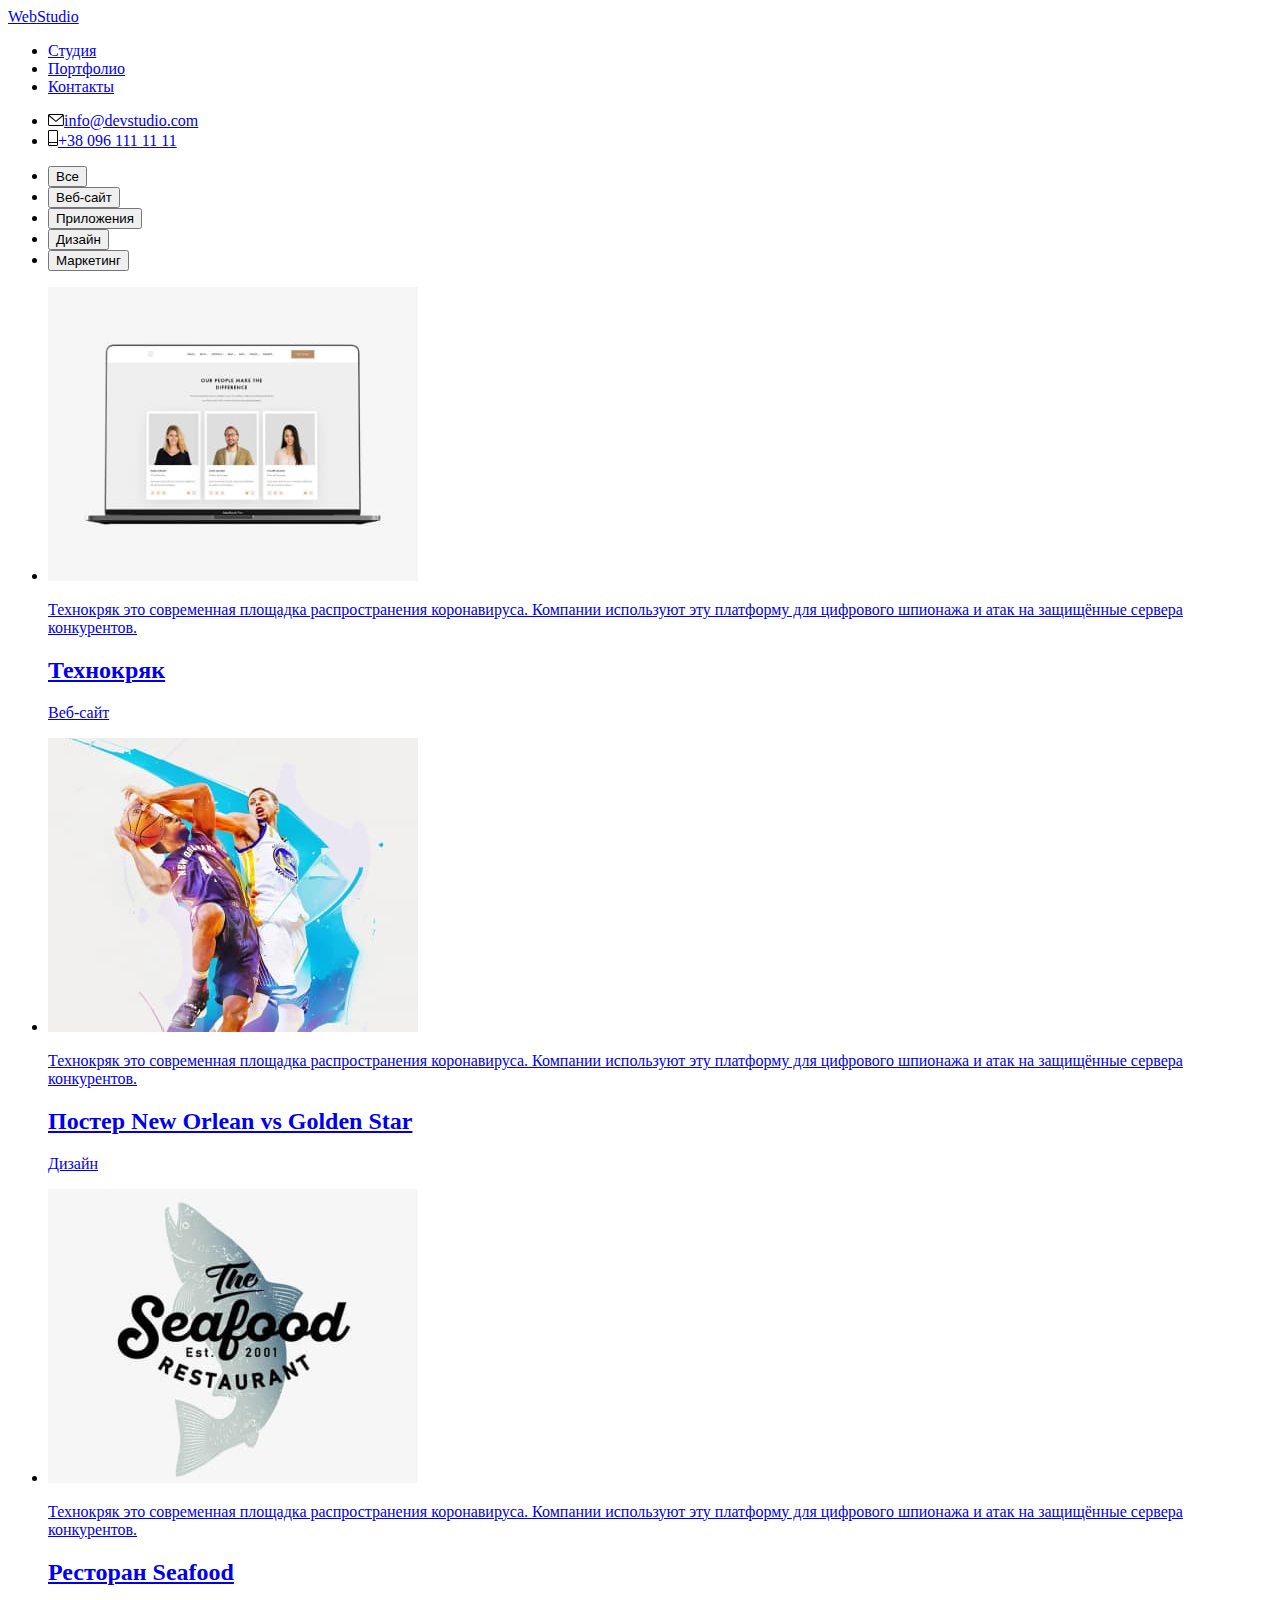
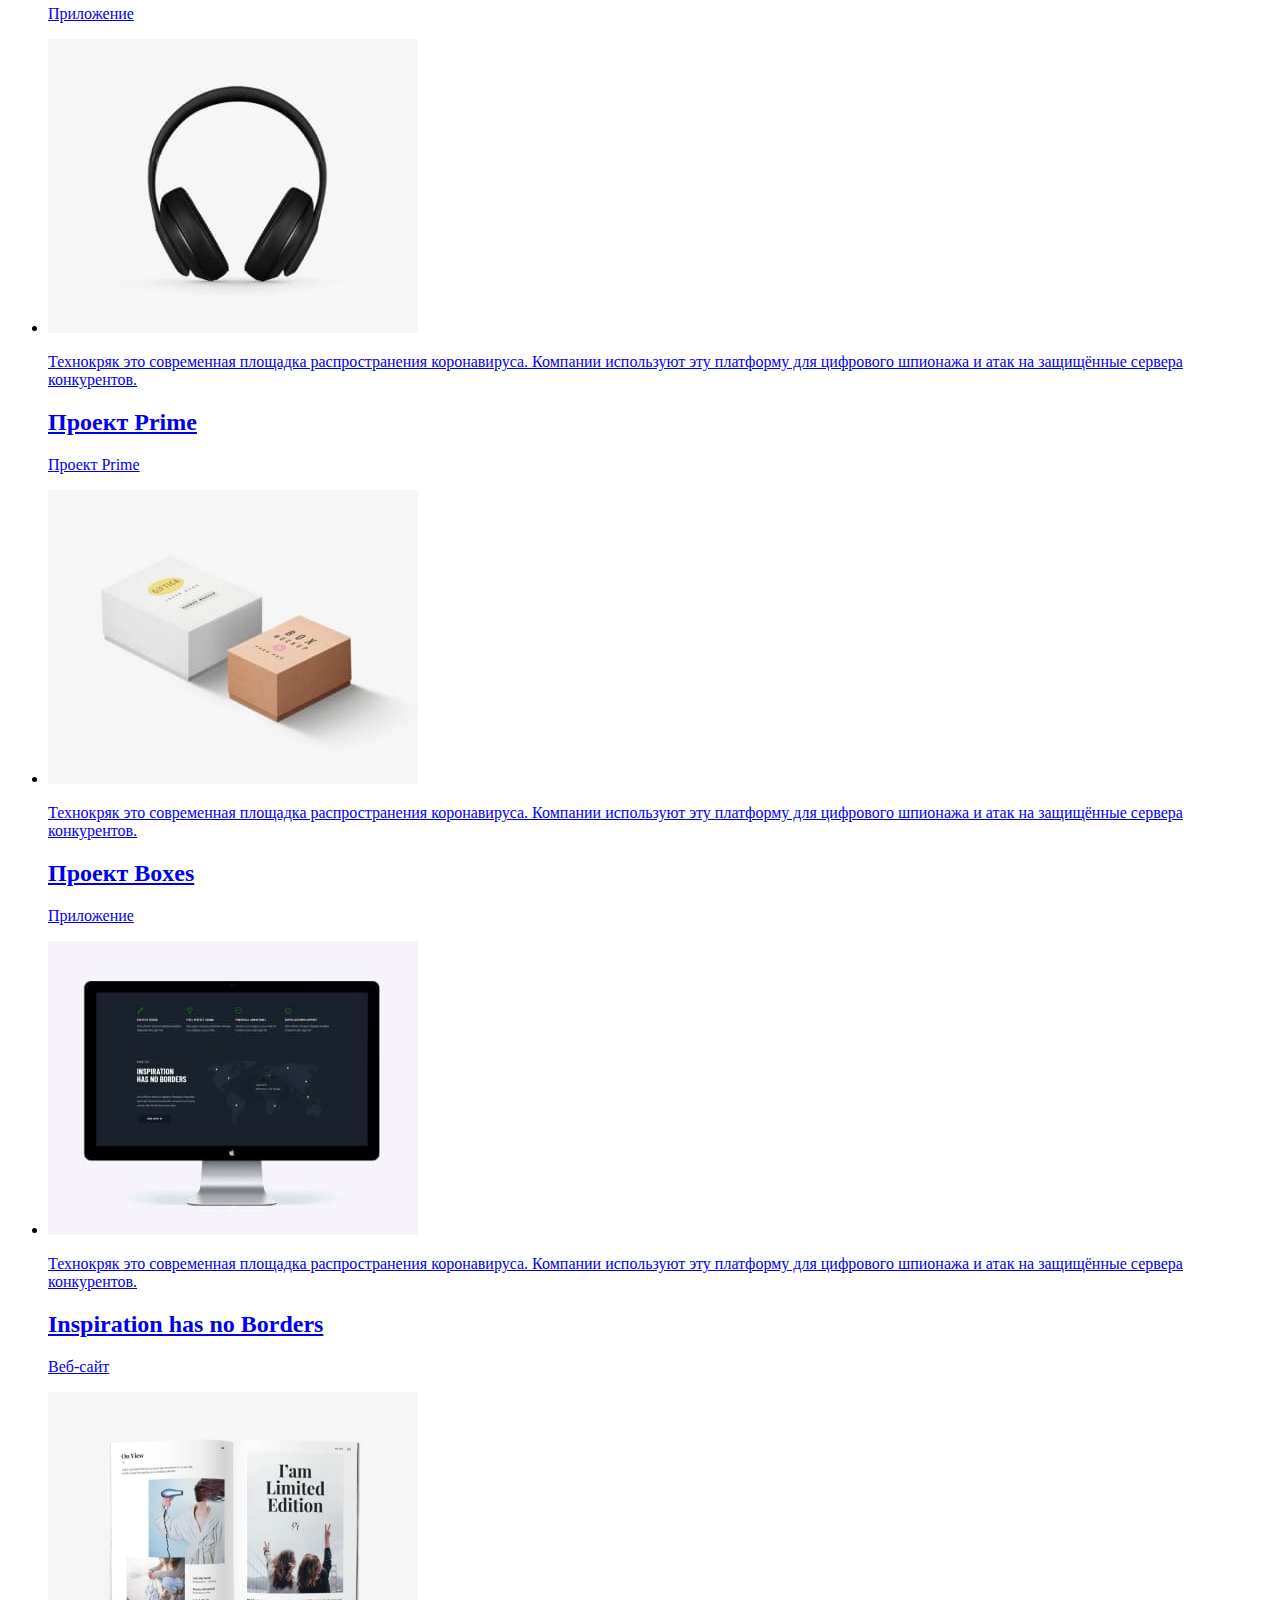
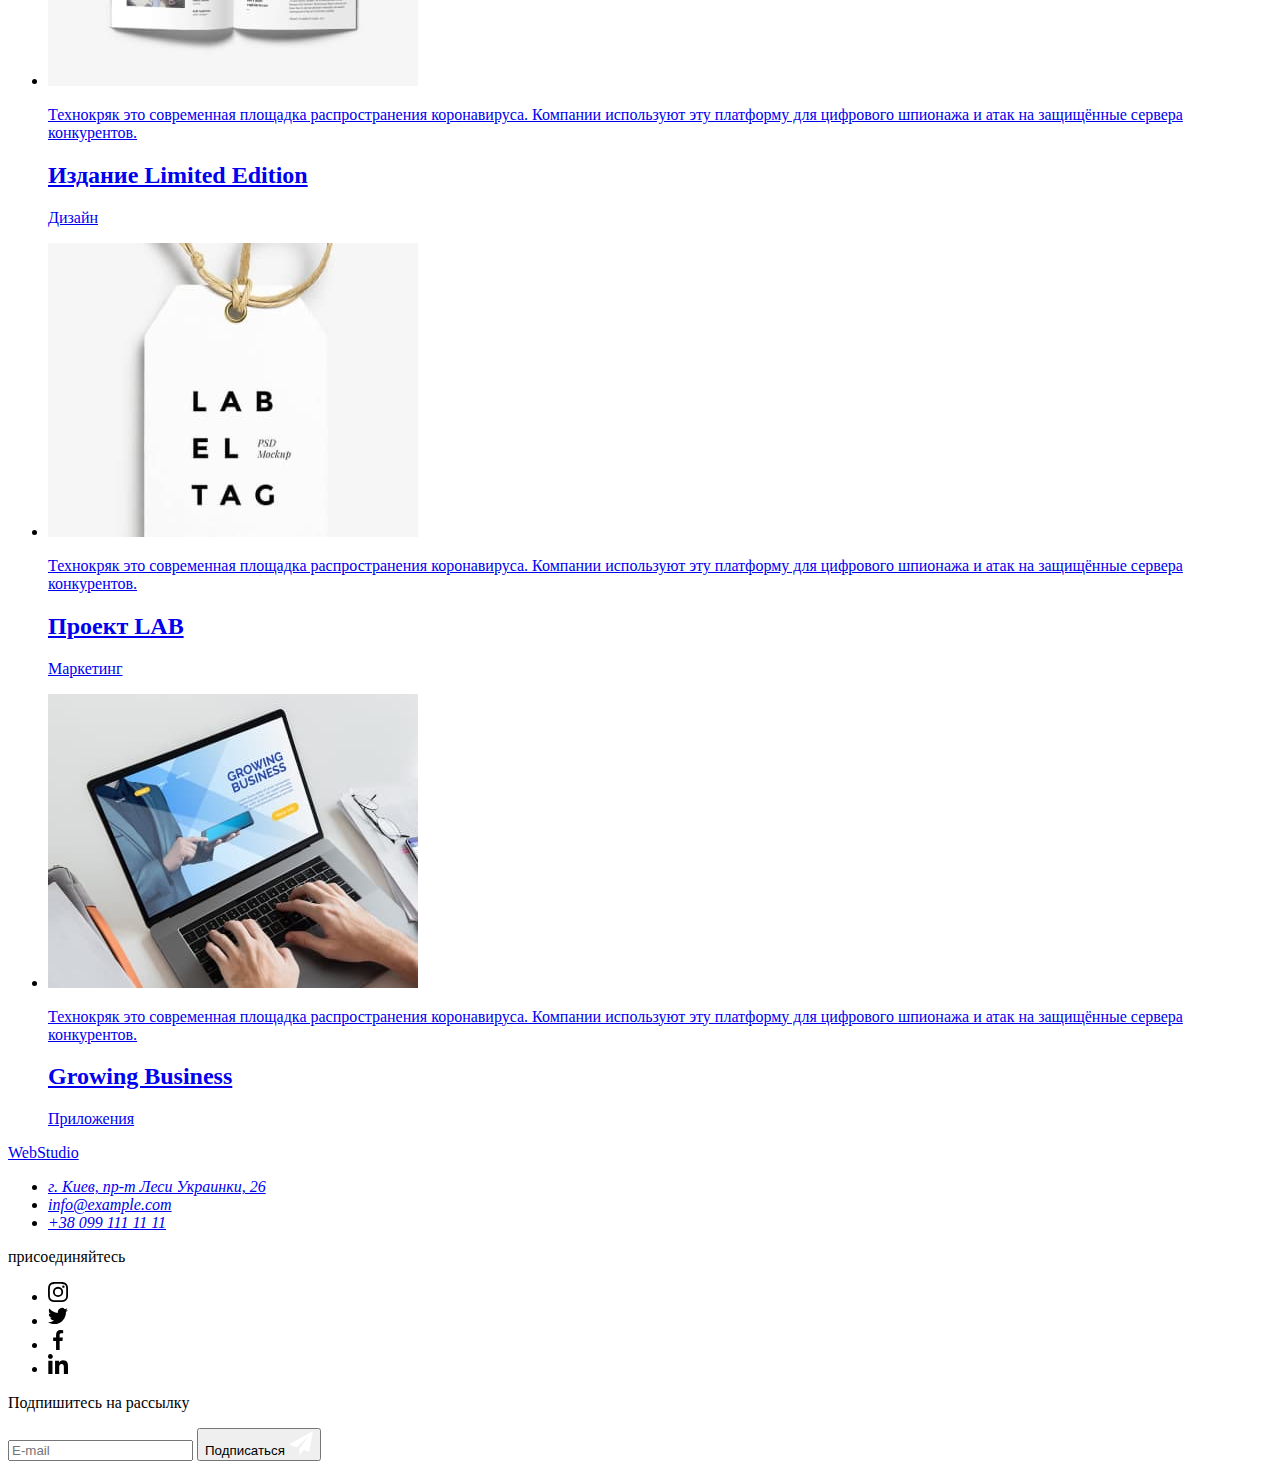
==== portfolio.html @ fabfa113 "hw 7" ====
<!DOCTYPE html>
<html lang="en">
    <head>
        <meta charset="UTF-8">
        <meta http-equiv="X-UA-Compatible" content="IE=edge">
        <meta name="viewport" content="width=device-width, initial-scale=1.0">
        <title>WebStudio</title>
        <link rel="stylesheet" href="https://cdnjs.cloudflare.com/ajax/libs/modern-normalize/1.0.0/modern-normalize.min.css" integrity="sha512-ISS7cAi1PEhQ8jnbJpJZMd29NlhNj4AWYyLOSp2CE/CsHxTCu+r+t0D2yoJudVrd0/8fTVPUVDzY5Tvli75u/g==" crossorigin="anonymous"/>
        <link rel="preconnect" href="https://fonts.googleapis.com">
        <link rel="preconnect" href="https://fonts.gstatic.com" crossorigin>
        <link href="https://fonts.googleapis.com/css2?family=Oleo+Script&family=Raleway:wght@700&family=Roboto:wght@400;500;700;900&display=swap" rel="stylesheet">
        <link rel="stylesheet" href="./CSS/style.css">
    </head>

<body>
    <!--Шапка страницы-->
    <header>
        <!--Навигация на другие страницы-->
        <div class="container">
        <nav class="navigation">
            <a class="logo-link" lang="en" href="./index.html"><span class="logo-color">Web</span>Studio</a>
            <ul class="list-nav">
                <li class="item"><a class="navigation-link" href="./index.html">Студия</a></li>
                <li class="item">
                     <a class="navigation-link line logo-color" href="./portfolio.html">Портфолио</a></li>
                <li class="item"><a class="navigation-link" href="#">Контакты</a></li>
            </ul>
        </nav>
            <ul class="contacts-list" >
                <li class="item"><a class="contacts-link" href="mailto:info@devstudio.com">
                    <svg width="16" height="12" class="nav-icon">
                        <use href="./images/sprite.svg#icon-envelope"></use>
                    </svg>info@devstudio.com</a></li>
                <li class="item"><a class="contacts-link" href="tel:+380961111111">
                    <svg width="10" height="16" class="nav-icon">
                        <use href="./images/sprite.svg#icon-smartphone"></use>
                    </svg>+38 096 111 11 11</a></li>
            </ul>
        </div>    
    </header>

    <!--Уникальный контент страницы-->
    <main>

        <!--Portfolio section-->

        <section class="section section-portfolio">
            <div class="container">
            <h1 hidden>Portfolio</h1>
            <ul class="portfolio-list-btn">
                <li class="item"><button class="portfolio-btn all acting" type="button">Все</button></li>
                <li class="item"><button class="portfolio-btn web-site" type="button">Веб-сайт</button></li>
                <li class="item"><button class="portfolio-btn annexes" type="button">Приложения</button></li>
                <li class="item"><button class="portfolio-btn design" type="button">Дизайн</button></li>
                <li class="item"><button class="portfolio-btn marketing" type="button">Маркетинг</button></li>
            </ul>

            <!--List link-->
    
            <ul class="portfolio-list">
                
                <li class="item"> <a class="link-img" href="#">
                    <div class="thumb">
                    <img src="./images/port1.jpg" alt="Mac Book" width="370" height="294"/>
                    <p class="thumb-text">
                        Технокряк это современная площадка распространения
                        коронавируса. Компании используют эту платформу для
                        цифрового шпионажа и атак на защищённые сервера конкурентов.
                    </p>
                    </div>
                    <div class="container-portfolio">
                    <h2 class="heading-portfolio-list">Технокряк</h2>
                    <p class="text-list">Веб-сайт</p>
                    </div>
                     </a>
                </li>
                
                <li class="item"> <a class="link-img" href="#">
                    <div class="thumb">
                        <img src="./images/port2.jpg" alt="Баскетбольный матч" width="370" height="294" />
                        <p class="thumb-text">
                            Технокряк это современная площадка распространения
                            коронавируса. Компании используют эту платформу для
                            цифрового шпионажа и атак на защищённые сервера конкурентов.
                        </p>
                    </div>
                    <div class="container-portfolio">
                    <h2 class="heading-portfolio-list">Постер New Orlean vs Golden Star</h2>
                    <p class="text-list">Дизайн</p>
                    </div>
                     </a>
                </li>
                <li class="item"> <a class="link-img" href="#">
                    <div class="thumb">
                        <img src="./images/port3.jpg" alt="Логотип ресторна морской еды" width="370" height="294"/>
                        <p class="thumb-text">
                            Технокряк это современная площадка распространения
                            коронавируса. Компании используют эту платформу для
                            цифрового шпионажа и атак на защищённые сервера конкурентов.
                        </p>
                    </div>
                    <div class="container-portfolio">
                    <h2 class="heading-portfolio-list">Ресторан Seafood</h2>
                    <p class="text-list">Приложение</p>
                    </div>
                     </a>
                </li>
                <li class="item"> <a class="link-img" href="#">
                    <div class="thumb">
                        <img src="./images/port4.jpg" alt="Наушники" width="370" height="294"/>
                        <p class="thumb-text">
                            Технокряк это современная площадка распространения
                            коронавируса. Компании используют эту платформу для
                            цифрового шпионажа и атак на защищённые сервера конкурентов.
                        </p>
                    </div>
                    <div class="container-portfolio">
                    <h2 class="heading-portfolio-list">Проект Prime</h2>
                    <p class="text-list">Проект Prime</p>
                    </div>
                     </a>
                </li>
                <li class="item"> <a class="link-img" href="#">
                    <div class="thumb">
                        <img src="./images/port5.jpg" alt="Две коробки" width="370" height="294" />
                        <p class="thumb-text">
                            Технокряк это современная площадка распространения
                            коронавируса. Компании используют эту платформу для
                            цифрового шпионажа и атак на защищённые сервера конкурентов.
                        </p>
                    </div>
                    <div class="container-portfolio">
                    <h2 class="heading-portfolio-list">Проект Boxes</h2>
                    <p class="text-list">Приложение</p>
                    </div>
                     </a>
                </li>
                <li class="item"> <a class="link-img" href="#">
                    <div class="thumb">
                        <img src="./images/port6.jpg" alt="IMac" width="370" height="294"/>
                        <p class="thumb-text">
                            Технокряк это современная площадка распространения
                            коронавируса. Компании используют эту платформу для
                            цифрового шпионажа и атак на защищённые сервера конкурентов.
                       </p>
                    </div>
                    <div class="container-portfolio">
                    <h2 class="heading-portfolio-list">Inspiration has no Borders</h2>
                    <p class="text-list">Веб-сайт</p>
                    </div>
                     </a>
                </li>
                <li class="item"> <a class="link-img" href="#">
                    <div class="thumb">
                        <img src="./images/port7.jpg" alt="Журнал" width="370" height="294"/>
                        <p class="thumb-text">
                            Технокряк это современная площадка распространения
                            коронавируса. Компании используют эту платформу для
                            цифрового шпионажа и атак на защищённые сервера конкурентов.
                       </p>
                    </div>
                    <div class="container-portfolio">
                    <h2 class="heading-portfolio-list">Издание Limited Edition</h2>
                    <p class="text-list">Дизайн</p>
                    </div>
                     </a>
                </li>
                <li class="item"> <a class="link-img" href="#">
                    <div class="thumb">
                        <img src="./images/port8.jpg" alt="Табличка" width="370" height="294"/>
                        <p class="thumb-text">
                            Технокряк это современная площадка распространения
                            коронавируса. Компании используют эту платформу для
                            цифрового шпионажа и атак на защищённые сервера конкурентов.
                       </p>
                    </div>
                    <div class="container-portfolio">
                    <h2 class="heading-portfolio-list">Проект LAB</h2>
                    <p class="text-list">Маркетинг</p>
                    </div>
                     </a>
                </li>
                <li class="item"> <a class="link-img" href="#">
                    <div class="thumb">
                        <img src="./images/port9.jpg" alt="Работа на ноутбуке" width="370" height="294"/>
                        <p class="thumb-text">
                            Технокряк это современная площадка распространения
                            коронавируса. Компании используют эту платформу для
                            цифрового шпионажа и атак на защищённые сервера конкурентов.
                       </p>
                    </div>
                    <div class="container-portfolio">
                    <h2 class="heading-portfolio-list">Growing Business</h2>
                    <p class="text-list">Приложения</p>
                    </div>
                     </a>
                </li>
            </ul>
            </div>
        </section>
    </main>
    <!--footer page-->
    <footer class="footer">
        <div class="container">
            <div class="footer-link">
             <a class="logo-footer" lang="en" href="#"><span class="logo-color">Web</span>Studio</a>
                <address class="address">
                    <ul class="list-address">
                        <li class="item">
                            <a class="address-map" href="https://goo.gl/maps/zDSShLqWRXgAwJdu6" target="_blank">г. Киев, пр-т Леси Украинки, 26</a>
                        </li>
                        <li class="item">
                            <a class="address-link" href="mailto:info@devstudio.com">info@example.com</a>
                        </li>
                        <li class="item">
                            <a class="address-link" href="tel:+380991111111">+38 099 111 11 11</a>
                        </li>
                    </ul>
                </address>
            </div>
            <div class="footer-social">
                <p class="social-title">присоединяйтесь</p>
                    <ul class="footer-social-list">
                        <li class="social-list-item">
                            <a class="social-list-link" href="#">
                                <svg class="social-list-icon" width="20" height="20">
                                    <use href="./images/sprite.svg#icon-instagram"></use>
                                </svg>
                            </a>
                        </li>
                        <li class="social-list-item">
                            <a class="social-list-link" href="#">
                                <svg class="social-list-icon" width="20" height="20">
                                    <use href="./images/sprite.svg#icon-twitter"></use>
                                </svg>
                            </a>
                        </li>
                        <li class="social-list-item">
                            <a class="social-list-link" href="#">
                                <svg class="social-list-icon" width="20" height="20">
                                    <use href="./images/sprite.svg#icon-facebook"></use>
                                </svg>
                            </a>
                        </li>
                        <li class="social-list-item">
                            <a class="social-list-link" href="#">
                                <svg class="social-list-icon" width="20" height="20">
                                    <use href="./images/sprite.svg#icon-linkedin" ></use>
                                </svg>
                            </a>
                        </li>
                    </ul>
            </div>
            <div class="footer-submit">
                <p class="submit-title">Подпишитесь на рассылку</p>
                <form action="#" class="footer-submit-form">
                    <input 
                    type="email"
                    placeholder="E-mail"
                    class="footer-submit-input"
                    name="user-email"
                    required/>
                    <button class="footer-btn" type="submit"> Подписаться
                        <svg width="24" height="24" class="submit-icon">
                          <use href="./images/sprite-modal.svg#icon-send-fly"></use>
                        </svg>
                    </button>
                </form>
            </div>
        </div>

    </footer>
    
</body>
</html>
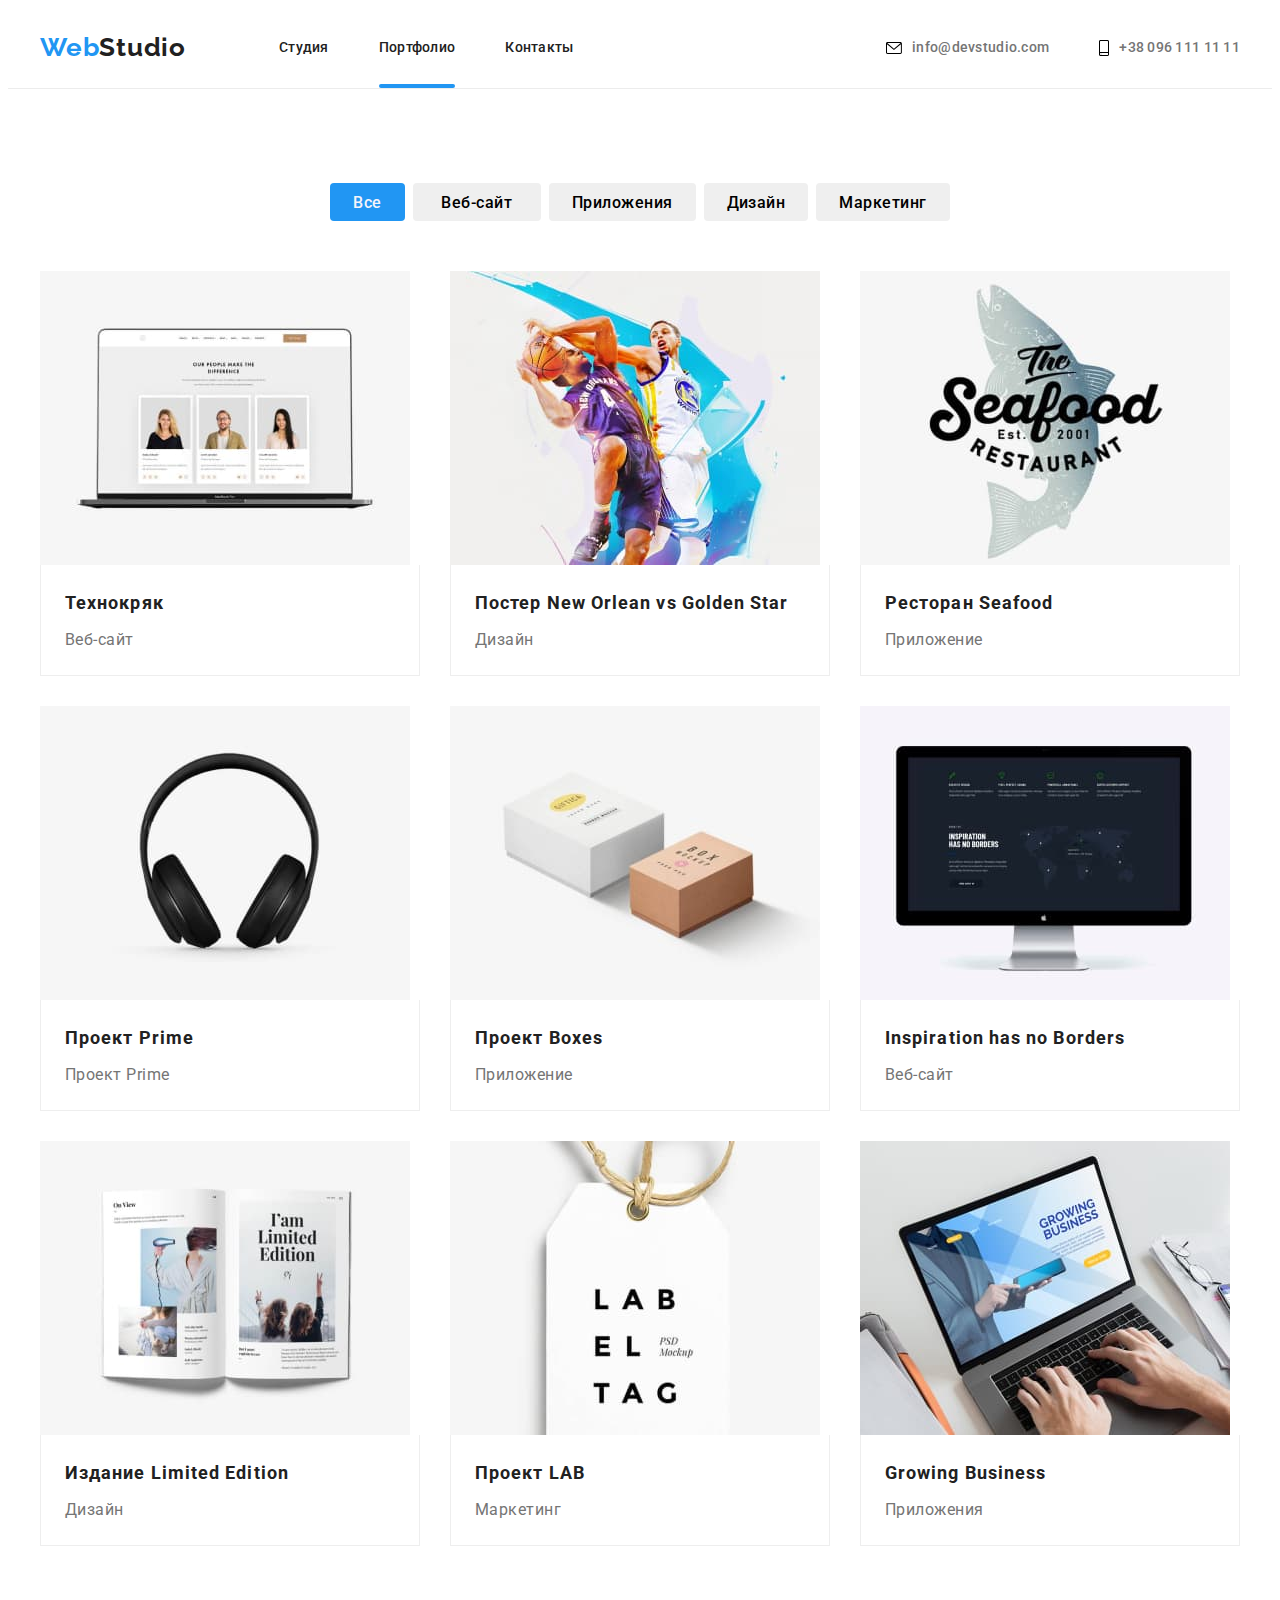
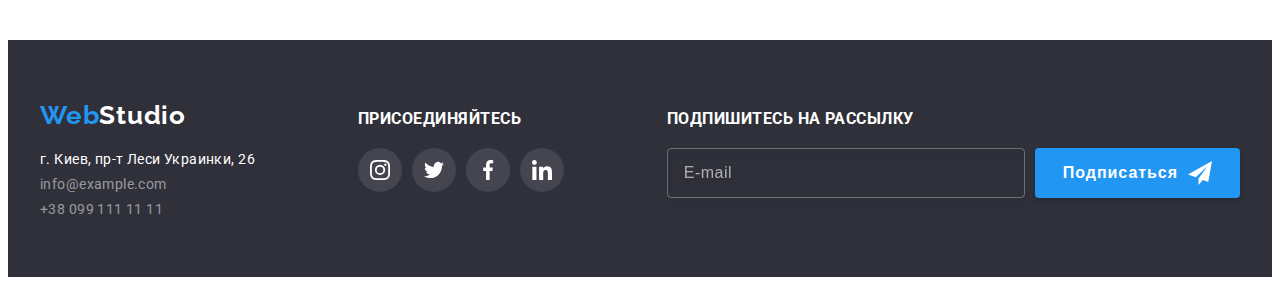
==== commit 25460eaf: "hw 7 bem" ====
--- a/portfolio.html
+++ b/portfolio.html
@@ -9,7 +9,7 @@
         <link rel="preconnect" href="https://fonts.googleapis.com">
         <link rel="preconnect" href="https://fonts.gstatic.com" crossorigin>
         <link href="https://fonts.googleapis.com/css2?family=Oleo+Script&family=Raleway:wght@700&family=Roboto:wght@400;500;700;900&display=swap" rel="stylesheet">
-        <link rel="stylesheet" href="./CSS/style.css">
+        <link rel="stylesheet" href="./css/main.min.css">
     </head>
 
 <body>
@@ -47,12 +47,12 @@
         <section class="section section-portfolio">
             <div class="container">
             <h1 hidden>Portfolio</h1>
-            <ul class="portfolio-list-btn">
-                <li class="item"><button class="portfolio-btn all acting" type="button">Все</button></li>
-                <li class="item"><button class="portfolio-btn web-site" type="button">Веб-сайт</button></li>
-                <li class="item"><button class="portfolio-btn annexes" type="button">Приложения</button></li>
-                <li class="item"><button class="portfolio-btn design" type="button">Дизайн</button></li>
-                <li class="item"><button class="portfolio-btn marketing" type="button">Маркетинг</button></li>
+            <ul class="section-portfolio__list">
+                <li class="section-portfolio__item"><button class="section-portfolio__btn all acting" type="button">Все</button></li>
+                <li class="section-portfolio__item"><button class="section-portfolio__btn web-site" type="button">Веб-сайт</button></li>
+                <li class="section-portfolio__item"><button class="section-portfolio__btn annexes" type="button">Приложения</button></li>
+                <li class="section-portfolio__item"><button class="section-portfolio__btn design" type="button">Дизайн</button></li>
+                <li class="section-portfolio__item"><button class="section-portfolio__btn marketing" type="button">Маркетинг</button></li>
             </ul>
 
             <!--List link-->
--- a/css/main.min.css
+++ b/css/main.min.css
@@ -0,0 +1 @@
+h1,h2,h3,h4,h5,h6,p{margin:0;padding:0}ul,ol{margin:0;padding:0}img{display:block}.link{text-decoration:none}.list{list-style:none}address{font-style:normal}body{font-family:Roboto,sans-serif;font-style:normal;background-color:#fff;color:#212121}header .container{display:-webkit-box;display:-ms-flexbox;display:flex;-webkit-box-pack:justify;-ms-flex-pack:justify;justify-content:space-between;-webkit-box-align:center;-ms-flex-align:center;align-items:center}.container{margin-left:auto;margin-right:auto;padding-left:15px;padding-right:15px;width:1200px}.navigation{display:-webkit-box;display:-ms-flexbox;display:flex;-webkit-box-align:center;-ms-flex-align:center;align-items:center}.logo-link{text-decoration:none;padding-top:24px;padding-bottom:25px;font-family:Raleway,sans-serif;font-weight:700;font-size:26px;line-height:1.2;letter-spacing:.03em;color:#212121}.logo-color{color:#2196f3}.list-nav{list-style:none;margin-left:93px;display:-webkit-box;display:-ms-flexbox;display:flex;font-weight:500;font-size:14px;line-height:1.14;letter-spacing:.02em}.list-nav .item{position:relative;margin-right:50px}.list-nav .item:last-child{margin-right:0px}.line::after{content:"";display:block;position:absolute;bottom:0px;width:100%;height:4px;background:#2196f3;border-radius:2px}.navigation-link{display:block;text-decoration:none;padding:32px 0px;-webkit-transition:color 250ms cubic-bezier(0.4, 0, 0.2, 1);transition:color 250ms cubic-bezier(0.4, 0, 0.2, 1)}.contacts-list{display:-webkit-box;display:-ms-flexbox;display:flex;list-style:none}.nav-icon{margin-right:10px;-webkit-transition:fill 250ms cubic-bezier(0.4, 0, 0.2, 1);transition:fill 250ms cubic-bezier(0.4, 0, 0.2, 1)}.contacts-link:hover .nav-icon,.contacts-link:focus .nav-icon{fill:#2196f3}.contacts-list .item{margin-right:50px}.contacts-list .item:last-child{margin-right:0px}.contacts-link{display:-webkit-box;display:-ms-flexbox;display:flex;-webkit-box-align:center;-ms-flex-align:center;align-items:center;padding-top:32px;padding-bottom:32px;text-decoration:none;font-size:14px;line-height:1.14;letter-spacing:.02em;font-weight:500;-webkit-transition:color 250ms cubic-bezier(0.4, 0, 0.2, 1);transition:color 250ms cubic-bezier(0.4, 0, 0.2, 1)}.logo-color{color:#2196f3}.navigation-link{color:#212121}.contacts-link{color:#757575}.contacts-link:hover,.contacts-link:focus{color:#2196f3}.list-nav .navigation-link:hover,.list-nav .navigation-link:focus{color:#2196f3}.contacts-list .contacts-link:hover,.contacts-list .contact-link:focus{color:#2196f3}.section{padding-top:94px;padding-bottom:94px}.section-order-service{padding:200px 0px;margin:0px auto;max-width:1600px;height:600px;background-color:#212121;background-image:-webkit-gradient(linear, left top, left bottom, from(rgba(47, 48, 58, 0.4)), to(rgba(47, 48, 58, 0.4))),url(../images/hero.jpg);background-image:linear-gradient(rgba(47, 48, 58, 0.4), rgba(47, 48, 58, 0.4)),url(../images/hero.jpg);background-repeat:no-repeat;background-position:center;background-size:cover}.section-order-service .container{display:-webkit-box;display:-ms-flexbox;display:flex;-webkit-box-orient:vertical;-webkit-box-direction:normal;-ms-flex-direction:column;flex-direction:column;-webkit-box-align:center;-ms-flex-align:center;align-items:center}.order-service-title{max-width:710px;margin-bottom:30px;font-weight:900;font-size:44px;line-height:1.36;text-align:center;letter-spacing:.06em;text-transform:uppercase;color:#fff}.button-order-service{display:inline-block;border:none;min-width:200px;height:50px;border-radius:4px;padding:10px 32px;font-family:Roboto,sans-serif;font-weight:700;font-size:16px;line-height:1.9;-webkit-box-align:center;-ms-flex-align:center;align-items:center;letter-spacing:.06em;background:#2196f3;color:#f5f4fa;-webkit-transition:background-color 250ms cubic-bezier(0.4, 0, 0.2, 1);transition:background-color 250ms cubic-bezier(0.4, 0, 0.2, 1)}.button-order-service:hover,.button-order-service:focus{background-color:#2196f3;cursor:pointer}.backdrop{position:fixed;top:0;left:0;width:100%;height:100%;background:rgba(0,0,0,.2);opacity:1;visibility:visible;-webkit-transition:opacity 250ms cubic-bezier(0.4, 0, 0.2, 1),visibility 250ms cubic-bezier(0.4, 0, 0.2, 1);transition:opacity 250ms cubic-bezier(0.4, 0, 0.2, 1),visibility 250ms cubic-bezier(0.4, 0, 0.2, 1);z-index:1}.backdrop.is-hidden{opacity:0;pointer-events:none;visibility:hidden}.backdrop.is-hidden.modal{-webkit-transform:translate(-50%, -50%) scale(0.5) rotate(-120deg);transform:translate(-50%, -50%) scale(0.5) rotate(-120deg)}.modal{position:absolute;padding:40px;top:50%;left:50%;-webkit-transform:translate(-50%, -50%) scale(1) rotate(0deg);transform:translate(-50%, -50%) scale(1) rotate(0deg);-webkit-transition:-webkit-transform 250ms cubic-bezier(0.4, 0, 0.2, 1);transition:-webkit-transform 250ms cubic-bezier(0.4, 0, 0.2, 1);transition:transform 250ms cubic-bezier(0.4, 0, 0.2, 1);transition:transform 250ms cubic-bezier(0.4, 0, 0.2, 1), -webkit-transform 250ms cubic-bezier(0.4, 0, 0.2, 1);min-width:528px;min-height:580px;background:#fff;-webkit-box-shadow:0px 1px 3px rgba(0,0,0,.12),0px 1px 1px rgba(0,0,0,.14),0px 2px 1px rgba(0,0,0,.2);box-shadow:0px 1px 3px rgba(0,0,0,.12),0px 1px 1px rgba(0,0,0,.14),0px 2px 1px rgba(0,0,0,.2);border-radius:4px}.modal-close{position:absolute;display:-webkit-box;display:-ms-flexbox;display:flex;-webkit-box-align:center;-ms-flex-align:center;align-items:center;width:30px;height:30px;top:8px;right:8px;background:transparent;border:1px solid rgba(0,0,0,.1);border-radius:50%;cursor:pointer}.modal-icon{fill:#000;-webkit-transition:fill 250ms cubic-bezier(0.4, 0, 0.2, 1);transition:fill 250ms cubic-bezier(0.4, 0, 0.2, 1)}.modal-close:hover .modal-icon,.modal-close:focus .modal-icon{fill:#2196f3}.modal-form{display:-webkit-box;display:-ms-flexbox;display:flex;-webkit-box-orient:vertical;-webkit-box-direction:normal;-ms-flex-direction:column;flex-direction:column}.modal-title{margin-bottom:12px;font-weight:700;font-size:20px;line-height:1.15;text-align:center;letter-spacing:.03em;color:#212121}.modal-form-container{display:-webkit-box;display:-ms-flexbox;display:flex;-webkit-box-orient:vertical;-webkit-box-direction:normal;-ms-flex-direction:column;flex-direction:column;position:relative;margin-bottom:10px}.modal-label{margin-bottom:4px;font-weight:400;font-size:12px;line-height:1.17;letter-spacing:.01em;color:#757575}.modal-input:hover+.modal-form-icon,.modal-input:focus+.modal-form-icon{fill:#2196f3;cursor:pointer}.modal-box{position:relative}.modal-box:hover,.modal-box:focus{fill:#2196f3;cursor:pointer}.modal-input:hover,.modal-input:focus{border-color:#2196f3;cursor:pointer}.modal-input{outline:none;width:100%;border:1px solid rgba(33,33,33,.2);-webkit-box-sizing:border-box;box-sizing:border-box;border-radius:4px;padding-top:11px;padding-bottom:11px;padding-left:42px;-webkit-transition:border-color 250ms cubic-bezier(0.4, 0, 0.2, 1);transition:border-color 250ms cubic-bezier(0.4, 0, 0.2, 1)}.modal-form-icon{position:absolute;top:50%;left:12px;-webkit-transform:translateY(-50%);transform:translateY(-50%);pointer-events:none;-webkit-transition:fill 250ms cubic-bezier(0.4, 0, 0.2, 1);transition:fill 250ms cubic-bezier(0.4, 0, 0.2, 1)}.modal-textarea{outline:none;padding:12px 16px;margin-bottom:20px;resize:none;height:120px;border:1px solid rgba(33,33,33,.2);-webkit-box-sizing:border-box;box-sizing:border-box;border-radius:4px;overflow:scroll;-webkit-transition:border-color 250ms cubic-bezier(0.4, 0, 0.2, 1);transition:border-color 250ms cubic-bezier(0.4, 0, 0.2, 1)}.modal-textarea::-webkit-input-placeholder{font-weight:400;font-size:12px;line-height:1.17;letter-spacing:.01em;color:rgba(117,117,117,.5);-webkit-transition:color 250ms cubic-bezier(0.4, 0, 0.2, 1);transition:color 250ms cubic-bezier(0.4, 0, 0.2, 1)}.modal-textarea::-moz-placeholder{font-weight:400;font-size:12px;line-height:1.17;letter-spacing:.01em;color:rgba(117,117,117,.5);-moz-transition:color 250ms cubic-bezier(0.4, 0, 0.2, 1);transition:color 250ms cubic-bezier(0.4, 0, 0.2, 1)}.modal-textarea:-ms-input-placeholder{font-weight:400;font-size:12px;line-height:1.17;letter-spacing:.01em;color:rgba(117,117,117,.5);-ms-transition:color 250ms cubic-bezier(0.4, 0, 0.2, 1);transition:color 250ms cubic-bezier(0.4, 0, 0.2, 1)}.modal-textarea::-ms-input-placeholder{font-weight:400;font-size:12px;line-height:1.17;letter-spacing:.01em;color:rgba(117,117,117,.5);-ms-transition:color 250ms cubic-bezier(0.4, 0, 0.2, 1);transition:color 250ms cubic-bezier(0.4, 0, 0.2, 1)}.modal-textarea::placeholder{font-weight:400;font-size:12px;line-height:1.17;letter-spacing:.01em;color:rgba(117,117,117,.5);-webkit-transition:color 250ms cubic-bezier(0.4, 0, 0.2, 1);transition:color 250ms cubic-bezier(0.4, 0, 0.2, 1)}.modal-textarea:hover,.modal-textarea:focus{border-color:#2196f3;cursor:pointer}.modal-textarea:hover::-webkit-input-placeholder, .modal-textarea:focus::-webkit-input-placeholder{color:#2196f3}.modal-textarea:hover::-moz-placeholder, .modal-textarea:focus::-moz-placeholder{color:#2196f3}.modal-textarea:hover:-ms-input-placeholder, .modal-textarea:focus:-ms-input-placeholder{color:#2196f3}.modal-textarea:hover::-ms-input-placeholder, .modal-textarea:focus::-ms-input-placeholder{color:#2196f3}.modal-textarea:hover::placeholder,.modal-textarea:focus::placeholder{color:#2196f3}.conteiner-checkbox{margin-right:0 auto;margin-bottom:30px;margin-left:auto}.checkbox-label{display:-webkit-box;display:-ms-flexbox;display:flex;-webkit-box-align:center;-ms-flex-align:center;align-items:center;font-weight:400;font-size:14px;line-height:1.71;letter-spacing:.03em;color:#757575}.checkbox-label:hover{cursor:pointer}.checkbox-label:focus-within .checkbox-input:checked{background-color:#2196f3;background-image:url("/images/icon-check.svg");background-repeat:no-repeat;background-position:50% 50%;background-origin:border-box;border-color:transparent}.checkbox-label:hover .checkbox-icon,.checkbox-label:focus-within .checkbox-icon{border:2px solid #2196f3;cursor:pointer}.checkbox-input{position:absolute;width:1px;height:1px;margin:-1px;border:0;padding:0;clip:rect(0 0 0 0);overflow:hidden}.checkbox-icon{display:inline-block;width:16px;height:15px;margin-right:7px;border:2px solid #000;-webkit-box-sizing:border-box;box-sizing:border-box;border-radius:2px;background-image:none;-webkit-transition:background-color 250ms cubic-bezier(0.4, 0, 0.2, 1),border-color 250ms cubic-bezier(0.4, 0, 0.2, 1),background-image 250ms cubic-bezier(0.4, 0, 0.2, 1);transition:background-color 250ms cubic-bezier(0.4, 0, 0.2, 1),border-color 250ms cubic-bezier(0.4, 0, 0.2, 1),background-image 250ms cubic-bezier(0.4, 0, 0.2, 1)}.checkbox-input:checked+.checkbox-icon{background-color:#2196f3;background-image:url("/images/icon-check.svg");background-repeat:no-repeat;background-position:50% 50%;background-origin:border-box;border-color:transparent}.checkbox-link{margin-left:5px;color:#2196f3}.submit-btn{min-width:200px;min-height:50px;margin-right:auto;margin-left:auto;padding:10px 52px;background:#2196f3;-webkit-box-shadow:0px 4px 4px rgba(0,0,0,.15);box-shadow:0px 4px 4px rgba(0,0,0,.15);border-radius:4px;border:none;font-weight:700;font-size:16px;line-height:1.87;text-align:center;letter-spacing:.06em;color:#fff;-webkit-transition:background-color 250ms cubic-bezier(0.4, 0, 0.2, 1);transition:background-color 250ms cubic-bezier(0.4, 0, 0.2, 1)}.submit-btn:hover,.submit-btn:focus{background-color:#188ce8;cursor:pointer}.list-info{display:-webkit-box;display:-ms-flexbox;display:flex;list-style:none}.list-info .item{width:270px;margin-right:30px}.info-icon{display:-webkit-box;display:-ms-flexbox;display:flex;-webkit-box-pack:center;-ms-flex-pack:center;justify-content:center;-webkit-box-align:center;-ms-flex-align:center;align-items:center;height:120px;background:#f5f4fa;border-radius:4px;margin-bottom:30px}.list-info .item:last-child{margin-right:0px}.heading-info{margin-bottom:10px;font-weight:700;font-size:14px;line-height:1.14;letter-spacing:.03em;text-transform:uppercase;color:#212121}.text-info{font-weight:400;font-size:14px;line-height:1.71;letter-spacing:.03em;color:#757575}.section-we-doing{padding-top:0px}.heading-we-doing{margin-bottom:50px;font-weight:700;font-size:36px;line-height:1.16;text-align:center;letter-spacing:.03em}.list-we-doing{display:-webkit-box;display:-ms-flexbox;display:flex;list-style:none}.list-we-doing .item{position:relative;margin-right:30px}.list-we-doing .item:last-child{margin-right:0px}.heading-choice{position:absolute;bottom:0px;width:100%;height:70px;display:-webkit-box;display:-ms-flexbox;display:flex;-webkit-box-align:center;-ms-flex-align:center;align-items:center;-webkit-box-pack:center;-ms-flex-pack:center;justify-content:center;font-family:Roboto,sans-serif;font-weight:700;font-size:14px;line-height:1.14;text-align:center;letter-spacing:.03em;text-transform:uppercase;background:rgba(47,48,58,.8);color:#fff}.section-team{background-color:#f5f4fa;text-align:center}.heading-team{font-weight:700;font-size:36px;line-height:1.16;letter-spacing:.03em}.list-team{display:-webkit-box;display:-ms-flexbox;display:flex;margin-top:50px;list-style:none}.list-team .item{margin-right:30px;-ms-flex-preferred-size:calc(100% / 4);flex-basis:calc(100% / 4)}.list-team .item:last-child{margin-right:0px}.heading-team .heading-name{color:#212121}.heading-name{font-weight:500;font-size:16px;line-height:1.18;letter-spacing:.03em}.text-team{margin-top:10px;font-weight:400;font-size:16px;line-height:1.18;letter-spacing:.03em;color:#757575}.container-team{padding:30px 32px;text-align:center;background-color:#fff;-webkit-box-shadow:0px 1px 3px rgba(0,0,0,.12),0px 1px 1px rgba(0,0,0,.14),0px 2px 1px rgba(0,0,0,.2);box-shadow:0px 1px 3px rgba(0,0,0,.12),0px 1px 1px rgba(0,0,0,.14),0px 2px 1px rgba(0,0,0,.2);border-radius:0px 0px 4px 4px}.social-list{margin-top:16px;display:-webkit-box;display:-ms-flexbox;display:flex;-webkit-box-pack:center;-ms-flex-pack:center;justify-content:center;list-style:none}.social-link{display:-webkit-box;display:-ms-flexbox;display:flex;width:44px;height:44px;-webkit-box-align:center;-ms-flex-align:center;align-items:center;-webkit-box-pack:center;-ms-flex-pack:center;justify-content:center;border-radius:50%;-webkit-transition:background-color 250ms cubic-bezier(0.4, 0, 0.2, 1);transition:background-color 250ms cubic-bezier(0.4, 0, 0.2, 1)}.social-link:hover,.social-link:focus{background-color:#2196f3}.social-icon{fill:#afb1b8}.social-link:hover .social-icon,.social-link:focus .social-icon{fill:#fff;-webkit-transition:fill 250ms cubic-bezier(0.4, 0, 0.2, 1);transition:fill 250ms cubic-bezier(0.4, 0, 0.2, 1)}.social-item{margin-right:10px}.social-list .social-item:last-child{margin-right:0px}.clien-heading{font-weight:700;font-size:36px;line-height:1.17;text-align:center;letter-spacing:.03em;color:#212121}.client-list{list-style:none;display:-webkit-box;display:-ms-flexbox;display:flex;margin-top:50px}.client-link{display:-webkit-box;display:-ms-flexbox;display:flex;-webkit-box-pack:center;-ms-flex-pack:center;justify-content:center;-webkit-box-align:center;-ms-flex-align:center;align-items:center;width:170px;height:92px;border:1px solid #afb1b8;-webkit-box-sizing:border-box;box-sizing:border-box;border-radius:4px;-webkit-transition:border-color 250ms cubic-bezier(0.4, 0, 0.2, 1);transition:border-color 250ms cubic-bezier(0.4, 0, 0.2, 1)}.client-item{margin-right:30px}.client-item:last-child{margin-right:0px}.client-icon{fill:#afb1b8;-webkit-transition:fill var(--time-hover) cubic-bezier(0.4, 0, 0.2, 1);transition:fill var(--time-hover) cubic-bezier(0.4, 0, 0.2, 1)}.client-link:hover,.client-link:focus{border-color:#2196f3}.client-link:hover .client-icon,.client-link:focus .client-icon{fill:#2196f3}.client-link:hover .client-icon,.client-link:focus .client-icon{border-color:#2196f3}footer{padding:60px 0px;background-color:#2f303a}.footer .container{display:-webkit-box;display:-ms-flexbox;display:flex;-webkit-box-align:baseline;-ms-flex-align:baseline;align-items:baseline;-webkit-box-pack:justify;-ms-flex-pack:justify;justify-content:space-between}.logo-footer{display:block;margin-bottom:20px;font-family:Raleway,sans-serif;font-weight:700;font-size:26px;line-height:1.2;letter-spacing:.03em;text-decoration:none;color:#fff}.list-address{font-weight:400;font-size:14px;line-height:1,71;letter-spacing:.03em;list-style:none}.address-map{display:block;text-decoration:none;color:#fff;-webkit-transition:color 250ms cubic-bezier(0.4, 0, 0.2, 1);transition:color 250ms cubic-bezier(0.4, 0, 0.2, 1)}.address-map:hover,.address-map:focus{color:#2196f3}.address-link{display:block;margin-top:9px;text-decoration:none;color:rgba(225,225,225,.6);-webkit-transition:color 250ms cubic-bezier(0.4, 0, 0.2, 1);transition:color 250ms cubic-bezier(0.4, 0, 0.2, 1)}.address-link:hover,.address-link:focus{color:#2196f3}.footer-social{display:-webkit-box;display:-ms-flexbox;display:flex;-webkit-box-orient:vertical;-webkit-box-direction:normal;-ms-flex-direction:column;flex-direction:column}.social-title{margin-bottom:20px;font-weight:700;line-height:1.14;letter-spacing:.03em;text-transform:uppercase;color:#fff}.footer-social-list{display:-webkit-box;display:-ms-flexbox;display:flex;-webkit-box-align:start;-ms-flex-align:start;align-items:flex-start;list-style:none}.social-list-item:not(:last-child){margin-right:10px}.social-list-link{display:-webkit-box;display:-ms-flexbox;display:flex;-webkit-box-pack:center;-ms-flex-pack:center;justify-content:center;-webkit-box-align:center;-ms-flex-align:center;align-items:center;width:44px;height:44px;background:rgba(255,255,255,.1);border-radius:50%;cursor:pointer;-webkit-transition:background-color 250ms cubic-bezier(0.4, 0, 0.2, 1);transition:background-color 250ms cubic-bezier(0.4, 0, 0.2, 1)}.social-list-link:hover,.social-list-link:focus{background-color:#2196f3}.social-list-icon{fill:#fff}.submit-title{margin-bottom:20px;font-weight:700;line-height:1.14;letter-spacing:.03em;text-transform:uppercase;color:#fff}.footer-submit{display:-webkit-box;display:-ms-flexbox;display:flex;-webkit-box-orient:vertical;-webkit-box-direction:normal;-ms-flex-direction:column;flex-direction:column}.footer-submit-form{display:-webkit-box;display:-ms-flexbox;display:flex}.footer-submit-input{margin-right:10px;border:1px solid rgba(255,255,255,.3);-webkit-box-sizing:border-box;box-sizing:border-box;-webkit-filter:drop-shadow(0px 4px 4px rgba(0, 0, 0, 0.15));filter:drop-shadow(0px 4px 4px rgba(0, 0, 0, 0.15));border-radius:4px;background-color:inherit;padding-top:15px;padding-bottom:15px;padding-left:16px;width:358px;height:50px;font-weight:400;font-size:16px;line-height:1.25;letter-spacing:.03em;color:#fff}.footer-submit-input::-webkit-input-placeholder{font-weight:400;font-size:16px;line-height:1.25;letter-spacing:.03em;color:rgba(255,255,255,.6)}.footer-submit-input::-moz-placeholder{font-weight:400;font-size:16px;line-height:1.25;letter-spacing:.03em;color:rgba(255,255,255,.6)}.footer-submit-input:-ms-input-placeholder{font-weight:400;font-size:16px;line-height:1.25;letter-spacing:.03em;color:rgba(255,255,255,.6)}.footer-submit-input::-ms-input-placeholder{font-weight:400;font-size:16px;line-height:1.25;letter-spacing:.03em;color:rgba(255,255,255,.6)}.footer-submit-input::placeholder{font-weight:400;font-size:16px;line-height:1.25;letter-spacing:.03em;color:rgba(255,255,255,.6)}.footer-btn{display:-webkit-box;display:-ms-flexbox;display:flex;-webkit-box-align:center;-ms-flex-align:center;align-items:center;min-width:200px;background-color:#2196f3;-webkit-box-shadow:0px 4px 4px rgba(0,0,0,.15);box-shadow:0px 4px 4px rgba(0,0,0,.15);border:none;border-radius:4px;padding:10px 28px;font-weight:700;font-size:16px;line-height:1.87;text-align:center;letter-spacing:.06em;color:#fff;-webkit-transition:background-color 250ms cubic-bezier(0.4, 0, 0.2, 1);transition:background-color 250ms cubic-bezier(0.4, 0, 0.2, 1)}.footer-btn:hover,.footer-btn:focus{background-color:#188ce8;cursor:pointer}.submit-icon{fill:currentColor;margin-left:10px}.section-portfolio{border-top-width:1px;border-top-style:solid;border-top-color:#ececec}.section-portfolio__list{display:-webkit-box;display:-ms-flexbox;display:flex;margin-bottom:50px;-webkit-box-pack:center;-ms-flex-pack:center;justify-content:center;list-style:none;text-decoration:none}.section-portfolio__list .section-portfolio__item{margin-right:8px}.section-portfolio__list .section-portfolio__item:last-child{margin-right:0px}.section-portfolio__btn{font-family:Roboto,sans-serif;font-weight:500;font-size:16px;line-height:1.62;text-align:center;letter-spacing:.03em;cursor:pointer;display:inline-block;border:1px solid transparent;height:38px;border-radius:4px;padding:6px 22px;-webkit-transition:color 250ms cubic-bezier(0.4, 0, 0.2, 1),background-color 250ms cubic-bezier(0.4, 0, 0.2, 1),-webkit-box-shadow 250ms cubic-bezier(0.4, 0, 0.2, 1);transition:color 250ms cubic-bezier(0.4, 0, 0.2, 1),background-color 250ms cubic-bezier(0.4, 0, 0.2, 1),-webkit-box-shadow 250ms cubic-bezier(0.4, 0, 0.2, 1);transition:color 250ms cubic-bezier(0.4, 0, 0.2, 1),background-color 250ms cubic-bezier(0.4, 0, 0.2, 1),box-shadow 250ms cubic-bezier(0.4, 0, 0.2, 1);transition:color 250ms cubic-bezier(0.4, 0, 0.2, 1),background-color 250ms cubic-bezier(0.4, 0, 0.2, 1),box-shadow 250ms cubic-bezier(0.4, 0, 0.2, 1),-webkit-box-shadow 250ms cubic-bezier(0.4, 0, 0.2, 1)}.section-portfolio__btn:hover,.section-portfolio__btn:focus{background-color:#2196f3;color:#f5f4fa;-webkit-box-shadow:0px 3px 1px rgba(0,0,0,.1),0px 1px 2px rgba(0,0,0,.08),0px 2px 2px rgba(0,0,0,.12);box-shadow:0px 3px 1px rgba(0,0,0,.1),0px 1px 2px rgba(0,0,0,.08),0px 2px 2px rgba(0,0,0,.12)}.acting{background-color:#2196f3;color:#f5f4fa}.all{min-width:73px}.web-site{min-width:128px}.annexes{min-width:145px}.design{min-width:103px}.marketing{min-width:130px}.portfolio-list{display:-webkit-box;display:-ms-flexbox;display:flex;-ms-flex-wrap:wrap;flex-wrap:wrap;margin-top:-30px;margin-left:-30px;list-style:none}.portfolio-list .item{-ms-flex-preferred-size:calc(100% / 3 - 30px);flex-basis:calc(100% / 3 - 30px);margin-top:30px;margin-left:30px;-webkit-transition:-webkit-box-shadow 250ms cubic-bezier(0.4, 0, 0.2, 1);transition:-webkit-box-shadow 250ms cubic-bezier(0.4, 0, 0.2, 1);transition:box-shadow 250ms cubic-bezier(0.4, 0, 0.2, 1);transition:box-shadow 250ms cubic-bezier(0.4, 0, 0.2, 1), -webkit-box-shadow 250ms cubic-bezier(0.4, 0, 0.2, 1)}.portfolio-list .item:hover{-webkit-box-shadow:0px 1px 1px rgba(0,0,0,.12),0px 4px 4px rgba(0,0,0,.06),1px 4px 6px rgba(0,0,0,.16);box-shadow:0px 1px 1px rgba(0,0,0,.12),0px 4px 4px rgba(0,0,0,.06),1px 4px 6px rgba(0,0,0,.16)}.portfolio-list .link-img:focus{display:block;-webkit-box-shadow:0px 1px 1px rgba(0,0,0,.12),0px 4px 4px rgba(0,0,0,.06),1px 4px 6px rgba(0,0,0,.16);box-shadow:0px 1px 1px rgba(0,0,0,.12),0px 4px 4px rgba(0,0,0,.06),1px 4px 6px rgba(0,0,0,.16)}.link-img{text-decoration:none;color:#212121;-webkit-transition:color 250ms cubic-bezier(0.4, 0, 0.2, 1);transition:color 250ms cubic-bezier(0.4, 0, 0.2, 1)}.link-img:hover,.link-img:focus{color:#2196f3}.heading-portfolio-list{font-weight:700;font-size:18px;line-height:2;letter-spacing:.06em}.text-list{margin-top:4px;font-weight:400;font-size:16px;line-height:1.87;letter-spacing:.03em;color:#757575}.container-portfolio{padding:20px 24px;border:1px solid #eee;border-top:0}.thumb{position:relative;overflow:hidden}.thumb-text{position:absolute;padding:63px 24px;bottom:0;width:100%;height:100%;font-family:Roboto,sans-serif;font-weight:400;font-size:18px;line-height:1.56;letter-spacing:.03em;background:rgba(33,150,243,.9);color:#fff;-webkit-transform:translateY(101%);transform:translateY(101%);-webkit-transition:-webkit-transform 250ms cubic-bezier(0.4, 0, 0.2, 1);transition:-webkit-transform 250ms cubic-bezier(0.4, 0, 0.2, 1);transition:transform 250ms cubic-bezier(0.4, 0, 0.2, 1);transition:transform 250ms cubic-bezier(0.4, 0, 0.2, 1), -webkit-transform 250ms cubic-bezier(0.4, 0, 0.2, 1)}.link-img:hover .thumb-text,.link-img:focus .thumb-text{-webkit-transform:translateY(0);transform:translateY(0)}/*# sourceMappingURL=main.min.css.map */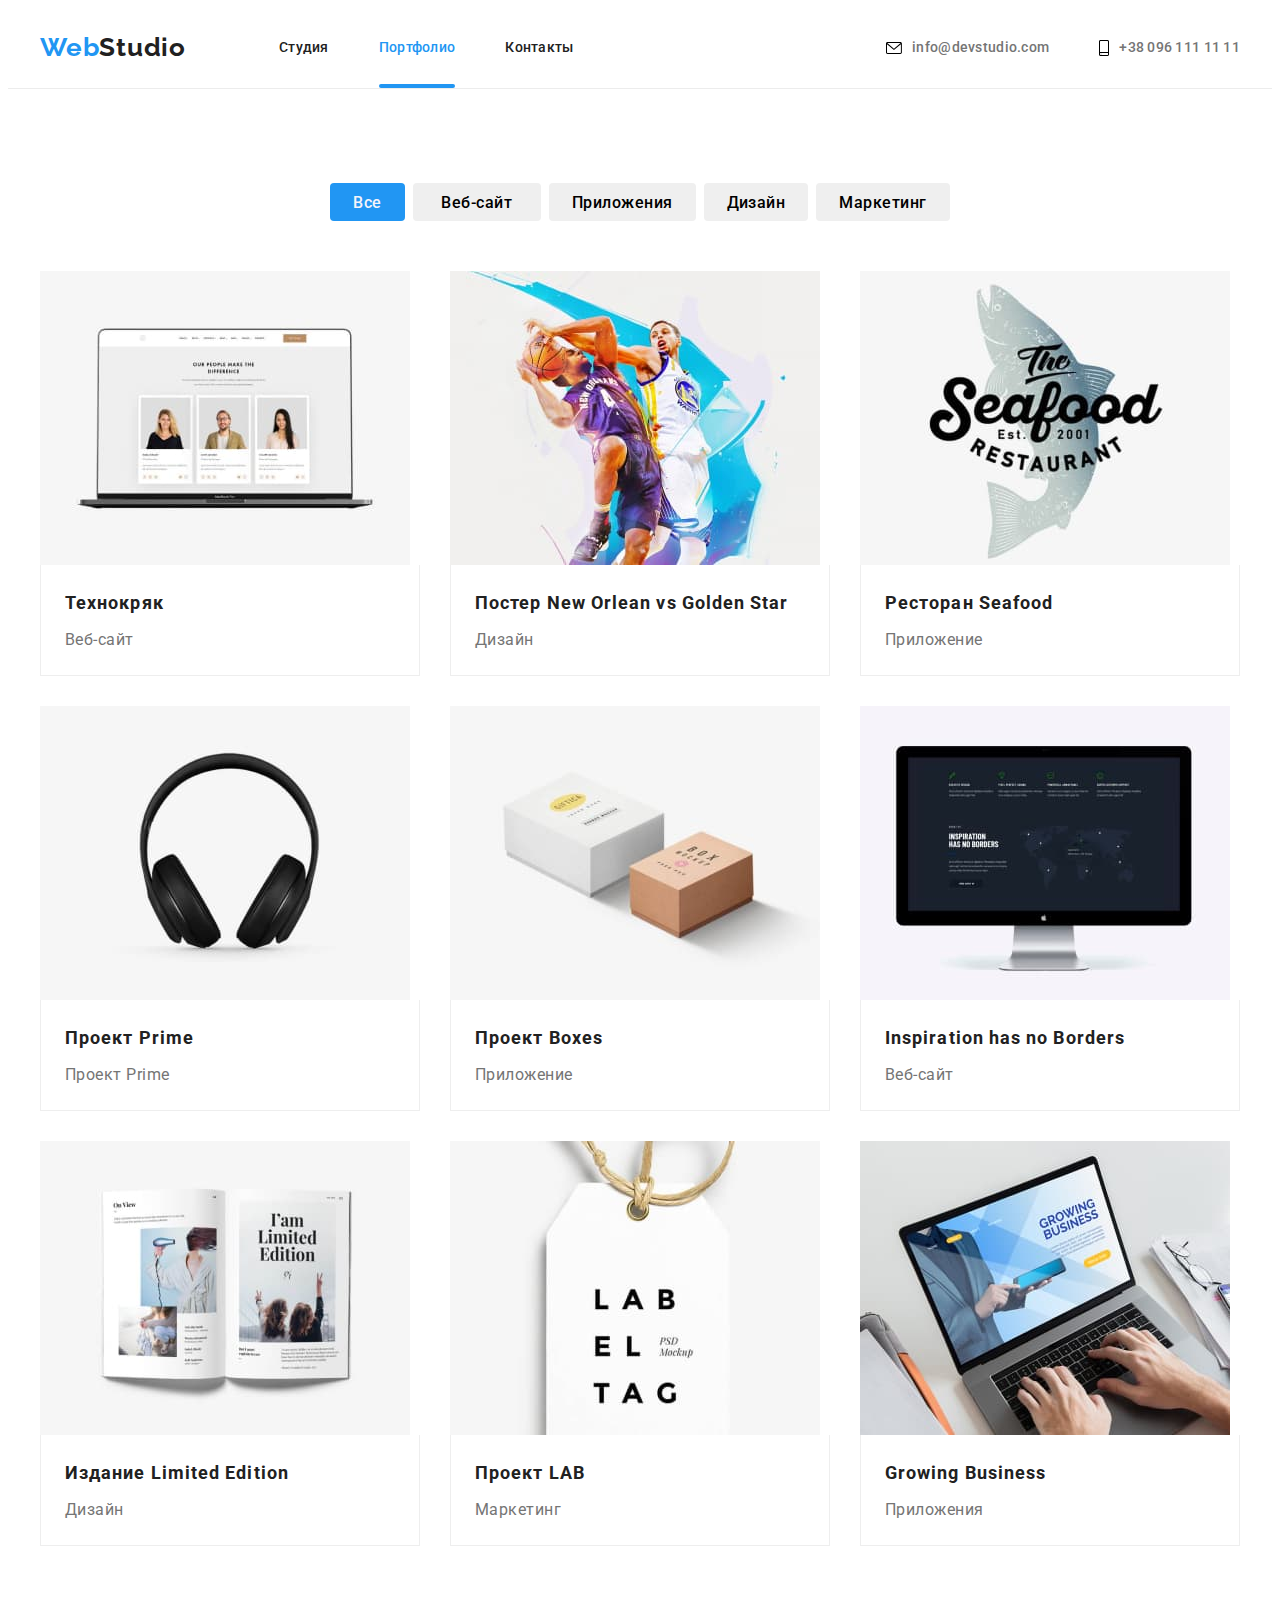
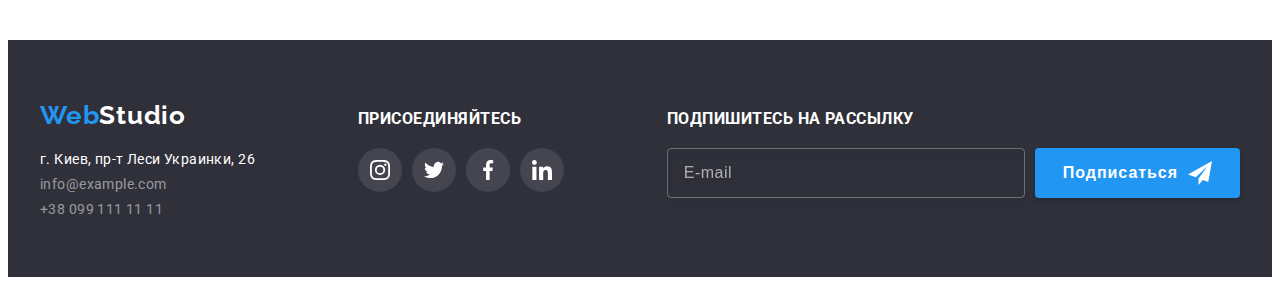
==== commit e49b50e1: "7" ====
--- a/portfolio.html
+++ b/portfolio.html
@@ -15,28 +15,31 @@
 <body>
     <!--Шапка страницы-->
     <header>
-        <!--Навигация на другие страницы-->
         <div class="container">
         <nav class="navigation">
-            <a class="logo-link" lang="en" href="./index.html"><span class="logo-color">Web</span>Studio</a>
-            <ul class="list-nav">
-                <li class="item"><a class="navigation-link" href="./index.html">Студия</a></li>
-                <li class="item">
-                     <a class="navigation-link line logo-color" href="./portfolio.html">Портфолио</a></li>
-                <li class="item"><a class="navigation-link" href="#">Контакты</a></li>
+        <a class="navigation__logo link" lang="en" href="#"><span class="logo-color">Web</span>Studio</a>
+            <ul class="navigation__list list">
+                <li class="navigation__item"><a class="navigation__link link" href="./index.html">Студия</a></li>
+                <li class="navigation__item">
+                    <a class="navigation__link link line logo-color" href="./portfolio.html">Портфолио</a></li>
+                <li class="navigation__item"><a class="navigation__link link" href="#">Контакты</a></li>
             </ul>
-        </nav>
-            <ul class="contacts-list" >
-                <li class="item"><a class="contacts-link" href="mailto:info@devstudio.com">
-                    <svg width="16" height="12" class="nav-icon">
+        </nav> 
+            <ul class="contacts list">
+                <li class="contacts__item">   
+                    <a class="contacts__link link" href="mailto:info@devstudio.com">
+                    <svg width="16" height="12" class="contacts__icon">
                         <use href="./images/sprite.svg#icon-envelope"></use>
-                    </svg>info@devstudio.com</a></li>
-                <li class="item"><a class="contacts-link" href="tel:+380961111111">
-                    <svg width="10" height="16" class="nav-icon">
+                    </svg>info@devstudio.com</a>
+                </li>
+                <li class="contacts__item">
+                    <a class="contacts__link link" href="tel:+380961111111">
+                    <svg width="10" height="16" class="contacts__icon">
                         <use href="./images/sprite.svg#icon-smartphone"></use>
-                    </svg>+38 096 111 11 11</a></li>
-            </ul>
-        </div>    
+                    </svg> +38 096 111 11 11</a> 
+                </li>
+            </ul> 
+        </div>         
     </header>
 
     <!--Уникальный контент страницы-->
@@ -55,143 +58,143 @@
                 <li class="section-portfolio__item"><button class="section-portfolio__btn marketing" type="button">Маркетинг</button></li>
             </ul>
 
-            <!--List link-->
+            <!--Portfolio card-->
     
-            <ul class="portfolio-list">
+            <ul class="portfolio-card__list">
                 
-                <li class="item"> <a class="link-img" href="#">
-                    <div class="thumb">
+                <li class="portfolio-card__item"> <a class="portfolio-card__img" href="#">
+                    <div class="portfolio-card__thumb">
                     <img src="./images/port1.jpg" alt="Mac Book" width="370" height="294"/>
-                    <p class="thumb-text">
+                    <p class="portfolio-card__text">
                         Технокряк это современная площадка распространения
                         коронавируса. Компании используют эту платформу для
                         цифрового шпионажа и атак на защищённые сервера конкурентов.
                     </p>
                     </div>
-                    <div class="container-portfolio">
-                    <h2 class="heading-portfolio-list">Технокряк</h2>
-                    <p class="text-list">Веб-сайт</p>
+                    <div class="portfolio-card__container">
+                    <h2 class="portfolio-card__heading">Технокряк</h2>
+                    <p class="portfolio-card__name">Веб-сайт</p>
                     </div>
                      </a>
                 </li>
                 
-                <li class="item"> <a class="link-img" href="#">
-                    <div class="thumb">
+                <li class="portfolio-card__item"> <a class="portfolio-card__img" href="#">
+                    <div class="portfolio-card__thumb">
                         <img src="./images/port2.jpg" alt="Баскетбольный матч" width="370" height="294" />
-                        <p class="thumb-text">
-                            Технокряк это современная площадка распространения
-                            коронавируса. Компании используют эту платформу для
-                            цифрового шпионажа и атак на защищённые сервера конкурентов.
-                        </p>
-                    </div>
-                    <div class="container-portfolio">
-                    <h2 class="heading-portfolio-list">Постер New Orlean vs Golden Star</h2>
-                    <p class="text-list">Дизайн</p>
-                    </div>
-                     </a>
-                </li>
-                <li class="item"> <a class="link-img" href="#">
-                    <div class="thumb">
+                        <p class="portfolio-card__text">
+                            Технокряк это современная площадка распространения
+                            коронавируса. Компании используют эту платформу для
+                            цифрового шпионажа и атак на защищённые сервера конкурентов.
+                        </p>
+                    </div>
+                    <div class="portfolio-card__container">
+                    <h2 class="portfolio-card__heading">Постер New Orlean vs Golden Star</h2>
+                    <p class="portfolio-card__name">Дизайн</p>
+                    </div>
+                     </a>
+                </li>
+                <li class="portfolio-card__item"> <a class="portfolio-card__img" href="#">
+                    <div class="portfolio-card__thumb">
                         <img src="./images/port3.jpg" alt="Логотип ресторна морской еды" width="370" height="294"/>
-                        <p class="thumb-text">
-                            Технокряк это современная площадка распространения
-                            коронавируса. Компании используют эту платформу для
-                            цифрового шпионажа и атак на защищённые сервера конкурентов.
-                        </p>
-                    </div>
-                    <div class="container-portfolio">
-                    <h2 class="heading-portfolio-list">Ресторан Seafood</h2>
-                    <p class="text-list">Приложение</p>
-                    </div>
-                     </a>
-                </li>
-                <li class="item"> <a class="link-img" href="#">
-                    <div class="thumb">
+                        <p class="portfolio-card__text">
+                            Технокряк это современная площадка распространения
+                            коронавируса. Компании используют эту платформу для
+                            цифрового шпионажа и атак на защищённые сервера конкурентов.
+                        </p>
+                    </div>
+                    <div class="portfolio-card__container">
+                    <h2 class="portfolio-card__heading">Ресторан Seafood</h2>
+                    <p class="portfolio-card__name">Приложение</p>
+                    </div>
+                     </a>
+                </li>
+                <li class="portfolio-card__item"> <a class="portfolio-card__img" href="#">
+                    <div class="portfolio-card__thumb">
                         <img src="./images/port4.jpg" alt="Наушники" width="370" height="294"/>
-                        <p class="thumb-text">
-                            Технокряк это современная площадка распространения
-                            коронавируса. Компании используют эту платформу для
-                            цифрового шпионажа и атак на защищённые сервера конкурентов.
-                        </p>
-                    </div>
-                    <div class="container-portfolio">
-                    <h2 class="heading-portfolio-list">Проект Prime</h2>
-                    <p class="text-list">Проект Prime</p>
-                    </div>
-                     </a>
-                </li>
-                <li class="item"> <a class="link-img" href="#">
-                    <div class="thumb">
+                        <p class="portfolio-card__text">
+                            Технокряк это современная площадка распространения
+                            коронавируса. Компании используют эту платформу для
+                            цифрового шпионажа и атак на защищённые сервера конкурентов.
+                        </p>
+                    </div>
+                    <div class="portfolio-card__container">
+                    <h2 class="portfolio-card__heading">Проект Prime</h2>
+                    <p class="portfolio-card__name">Проект Prime</p>
+                    </div>
+                     </a>
+                </li>
+                <li class="portfolio-card__item"> <a class="portfolio-card__img" href="#">
+                    <div class="portfolio-card__thumb">
                         <img src="./images/port5.jpg" alt="Две коробки" width="370" height="294" />
-                        <p class="thumb-text">
-                            Технокряк это современная площадка распространения
-                            коронавируса. Компании используют эту платформу для
-                            цифрового шпионажа и атак на защищённые сервера конкурентов.
-                        </p>
-                    </div>
-                    <div class="container-portfolio">
-                    <h2 class="heading-portfolio-list">Проект Boxes</h2>
-                    <p class="text-list">Приложение</p>
-                    </div>
-                     </a>
-                </li>
-                <li class="item"> <a class="link-img" href="#">
-                    <div class="thumb">
+                        <p class="portfolio-card__text">
+                            Технокряк это современная площадка распространения
+                            коронавируса. Компании используют эту платформу для
+                            цифрового шпионажа и атак на защищённые сервера конкурентов.
+                        </p>
+                    </div>
+                    <div class="portfolio-card__container">
+                    <h2 class="portfolio-card__heading">Проект Boxes</h2>
+                    <p class="portfolio-card__name">Приложение</p>
+                    </div>
+                     </a>
+                </li>
+                <li class="portfolio-card__item"> <a class="portfolio-card__img" href="#">
+                    <div class="portfolio-card__thumb">
                         <img src="./images/port6.jpg" alt="IMac" width="370" height="294"/>
-                        <p class="thumb-text">
-                            Технокряк это современная площадка распространения
-                            коронавируса. Компании используют эту платформу для
-                            цифрового шпионажа и атак на защищённые сервера конкурентов.
-                       </p>
-                    </div>
-                    <div class="container-portfolio">
-                    <h2 class="heading-portfolio-list">Inspiration has no Borders</h2>
-                    <p class="text-list">Веб-сайт</p>
-                    </div>
-                     </a>
-                </li>
-                <li class="item"> <a class="link-img" href="#">
-                    <div class="thumb">
+                        <p class="portfolio-card__text">
+                            Технокряк это современная площадка распространения
+                            коронавируса. Компании используют эту платформу для
+                            цифрового шпионажа и атак на защищённые сервера конкурентов.
+                       </p>
+                    </div>
+                    <div class="portfolio-card__container">
+                    <h2 class="portfolio-card__heading">Inspiration has no Borders</h2>
+                    <p class="portfolio-card__name">Веб-сайт</p>
+                    </div>
+                     </a>
+                </li>
+                <li class="portfolio-card__item"> <a class="portfolio-card__img" href="#">
+                    <div class="portfolio-card__thumb">
                         <img src="./images/port7.jpg" alt="Журнал" width="370" height="294"/>
-                        <p class="thumb-text">
-                            Технокряк это современная площадка распространения
-                            коронавируса. Компании используют эту платформу для
-                            цифрового шпионажа и атак на защищённые сервера конкурентов.
-                       </p>
-                    </div>
-                    <div class="container-portfolio">
-                    <h2 class="heading-portfolio-list">Издание Limited Edition</h2>
-                    <p class="text-list">Дизайн</p>
-                    </div>
-                     </a>
-                </li>
-                <li class="item"> <a class="link-img" href="#">
-                    <div class="thumb">
+                        <p class="portfolio-card__text">
+                            Технокряк это современная площадка распространения
+                            коронавируса. Компании используют эту платформу для
+                            цифрового шпионажа и атак на защищённые сервера конкурентов.
+                       </p>
+                    </div>
+                    <div class="portfolio-card__container">
+                    <h2 class="portfolio-card__heading">Издание Limited Edition</h2>
+                    <p class="portfolio-card__name">Дизайн</p>
+                    </div>
+                     </a>
+                </li>
+                <li class="portfolio-card__item"> <a class="portfolio-card__img" href="#">
+                    <div class="portfolio-card__thumb">
                         <img src="./images/port8.jpg" alt="Табличка" width="370" height="294"/>
-                        <p class="thumb-text">
-                            Технокряк это современная площадка распространения
-                            коронавируса. Компании используют эту платформу для
-                            цифрового шпионажа и атак на защищённые сервера конкурентов.
-                       </p>
-                    </div>
-                    <div class="container-portfolio">
-                    <h2 class="heading-portfolio-list">Проект LAB</h2>
-                    <p class="text-list">Маркетинг</p>
-                    </div>
-                     </a>
-                </li>
-                <li class="item"> <a class="link-img" href="#">
-                    <div class="thumb">
+                        <p class="portfolio-card__text">
+                            Технокряк это современная площадка распространения
+                            коронавируса. Компании используют эту платформу для
+                            цифрового шпионажа и атак на защищённые сервера конкурентов.
+                       </p>
+                    </div>
+                    <div class="portfolio-card__container">
+                    <h2 class="portfolio-card__heading">Проект LAB</h2>
+                    <p class="portfolio-card__name">Маркетинг</p>
+                    </div>
+                     </a>
+                </li>
+                <li class="portfolio-card__item"> <a class="portfolio-card__img" href="#">
+                    <div class="portfolio-card__thumb">
                         <img src="./images/port9.jpg" alt="Работа на ноутбуке" width="370" height="294"/>
-                        <p class="thumb-text">
-                            Технокряк это современная площадка распространения
-                            коронавируса. Компании используют эту платформу для
-                            цифрового шпионажа и атак на защищённые сервера конкурентов.
-                       </p>
-                    </div>
-                    <div class="container-portfolio">
-                    <h2 class="heading-portfolio-list">Growing Business</h2>
-                    <p class="text-list">Приложения</p>
+                        <p class="portfolio-card__text">
+                            Технокряк это современная площадка распространения
+                            коронавируса. Компании используют эту платформу для
+                            цифрового шпионажа и атак на защищённые сервера конкурентов.
+                       </p>
+                    </div>
+                    <div class="portfolio-card__container">
+                    <h2 class="portfolio-card__heading">Growing Business</h2>
+                    <p class="portfolio-card__name">Приложения</p>
                     </div>
                      </a>
                 </li>
@@ -199,69 +202,71 @@
             </div>
         </section>
     </main>
-    <!--footer page-->
+
+    <!--page footer-->
+
     <footer class="footer">
         <div class="container">
-            <div class="footer-link">
-             <a class="logo-footer" lang="en" href="#"><span class="logo-color">Web</span>Studio</a>
-                <address class="address">
-                    <ul class="list-address">
-                        <li class="item">
-                            <a class="address-map" href="https://goo.gl/maps/zDSShLqWRXgAwJdu6" target="_blank">г. Киев, пр-т Леси Украинки, 26</a>
-                        </li>
-                        <li class="item">
-                            <a class="address-link" href="mailto:info@devstudio.com">info@example.com</a>
-                        </li>
-                        <li class="item">
-                            <a class="address-link" href="tel:+380991111111">+38 099 111 11 11</a>
+            <div class="footer__container">
+             <a class="footer__logo" lang="en" href="#"><span class="logo-color">Web</span>Studio</a>
+                <address class="footer__address">
+                    <ul class="address list">
+                        <li class="address__item">
+                            <a class="address__map" href="https://goo.gl/maps/zDSShLqWRXgAwJdu6" target="_blank">г. Киев, пр-т Леси Украинки, 26</a>
+                        </li>
+                        <li class="address__item">
+                            <a class="address__link" href="mailto:info@devstudio.com">info@example.com</a>
+                        </li>
+                        <li class="address__item">
+                            <a class="address__link" href="tel:+380991111111">+38 099 111 11 11</a>
                         </li>
                     </ul>
                 </address>
             </div>
-            <div class="footer-social">
-                <p class="social-title">присоединяйтесь</p>
-                    <ul class="footer-social-list">
+            <div class="footer__social">
+                <p class="footer__title">присоединяйтесь</p>
+                    <ul class="footer__list">
+                        <li class="footer__item">
+                            <a class="footer__link" href="#">
+                                <svg class="footer__icon" width="20" height="20">
+                                    <use href="./images/sprite.svg#icon-instagram"></use>
+                                </svg>
+                            </a>
+                        </li>
+                        <li class="footer__item">
+                            <a class="footer__link" href="#">
+                                <svg class="footer__icon" width="20" height="20">
+                                    <use href="./images/sprite.svg#icon-twitter"></use>
+                                </svg>
+                            </a>
+                        </li>
+                        <li class="footer__item">
+                            <a class="footer__link" href="#">
+                                <svg class="footer__icon" width="20" height="20">
+                                    <use href="./images/sprite.svg#icon-facebook"></use>
+                                </svg>
+                            </a>
+                        </li>
                         <li class="social-list-item">
-                            <a class="social-list-link" href="#">
-                                <svg class="social-list-icon" width="20" height="20">
-                                    <use href="./images/sprite.svg#icon-instagram"></use>
-                                </svg>
-                            </a>
-                        </li>
-                        <li class="social-list-item">
-                            <a class="social-list-link" href="#">
-                                <svg class="social-list-icon" width="20" height="20">
-                                    <use href="./images/sprite.svg#icon-twitter"></use>
-                                </svg>
-                            </a>
-                        </li>
-                        <li class="social-list-item">
-                            <a class="social-list-link" href="#">
-                                <svg class="social-list-icon" width="20" height="20">
-                                    <use href="./images/sprite.svg#icon-facebook"></use>
-                                </svg>
-                            </a>
-                        </li>
-                        <li class="social-list-item">
-                            <a class="social-list-link" href="#">
-                                <svg class="social-list-icon" width="20" height="20">
+                            <a class="footer__link" href="#">
+                                <svg class="footer__icon" width="20" height="20">
                                     <use href="./images/sprite.svg#icon-linkedin" ></use>
                                 </svg>
                             </a>
                         </li>
                     </ul>
             </div>
-            <div class="footer-submit">
-                <p class="submit-title">Подпишитесь на рассылку</p>
-                <form action="#" class="footer-submit-form">
+            <div class="footer__submit">
+                <p class="footer__title">Подпишитесь на рассылку</p>
+                <form action="#" class="footer__form">
                     <input 
                     type="email"
                     placeholder="E-mail"
-                    class="footer-submit-input"
+                    class="footer__input"
                     name="user-email"
                     required/>
-                    <button class="footer-btn" type="submit"> Подписаться
-                        <svg width="24" height="24" class="submit-icon">
+                    <button class="footer__btn" type="submit"> Подписаться
+                        <svg width="24" height="24" class="footer__submit-icon">
                           <use href="./images/sprite-modal.svg#icon-send-fly"></use>
                         </svg>
                     </button>
--- a/css/main.min.css
+++ b/css/main.min.css
@@ -1 +1 @@
-h1,h2,h3,h4,h5,h6,p{margin:0;padding:0}ul,ol{margin:0;padding:0}img{display:block}.link{text-decoration:none}.list{list-style:none}address{font-style:normal}body{font-family:Roboto,sans-serif;font-style:normal;background-color:#fff;color:#212121}header .container{display:-webkit-box;display:-ms-flexbox;display:flex;-webkit-box-pack:justify;-ms-flex-pack:justify;justify-content:space-between;-webkit-box-align:center;-ms-flex-align:center;align-items:center}.container{margin-left:auto;margin-right:auto;padding-left:15px;padding-right:15px;width:1200px}.navigation{display:-webkit-box;display:-ms-flexbox;display:flex;-webkit-box-align:center;-ms-flex-align:center;align-items:center}.logo-link{text-decoration:none;padding-top:24px;padding-bottom:25px;font-family:Raleway,sans-serif;font-weight:700;font-size:26px;line-height:1.2;letter-spacing:.03em;color:#212121}.logo-color{color:#2196f3}.list-nav{list-style:none;margin-left:93px;display:-webkit-box;display:-ms-flexbox;display:flex;font-weight:500;font-size:14px;line-height:1.14;letter-spacing:.02em}.list-nav .item{position:relative;margin-right:50px}.list-nav .item:last-child{margin-right:0px}.line::after{content:"";display:block;position:absolute;bottom:0px;width:100%;height:4px;background:#2196f3;border-radius:2px}.navigation-link{display:block;text-decoration:none;padding:32px 0px;-webkit-transition:color 250ms cubic-bezier(0.4, 0, 0.2, 1);transition:color 250ms cubic-bezier(0.4, 0, 0.2, 1)}.contacts-list{display:-webkit-box;display:-ms-flexbox;display:flex;list-style:none}.nav-icon{margin-right:10px;-webkit-transition:fill 250ms cubic-bezier(0.4, 0, 0.2, 1);transition:fill 250ms cubic-bezier(0.4, 0, 0.2, 1)}.contacts-link:hover .nav-icon,.contacts-link:focus .nav-icon{fill:#2196f3}.contacts-list .item{margin-right:50px}.contacts-list .item:last-child{margin-right:0px}.contacts-link{display:-webkit-box;display:-ms-flexbox;display:flex;-webkit-box-align:center;-ms-flex-align:center;align-items:center;padding-top:32px;padding-bottom:32px;text-decoration:none;font-size:14px;line-height:1.14;letter-spacing:.02em;font-weight:500;-webkit-transition:color 250ms cubic-bezier(0.4, 0, 0.2, 1);transition:color 250ms cubic-bezier(0.4, 0, 0.2, 1)}.logo-color{color:#2196f3}.navigation-link{color:#212121}.contacts-link{color:#757575}.contacts-link:hover,.contacts-link:focus{color:#2196f3}.list-nav .navigation-link:hover,.list-nav .navigation-link:focus{color:#2196f3}.contacts-list .contacts-link:hover,.contacts-list .contact-link:focus{color:#2196f3}.section{padding-top:94px;padding-bottom:94px}.section-order-service{padding:200px 0px;margin:0px auto;max-width:1600px;height:600px;background-color:#212121;background-image:-webkit-gradient(linear, left top, left bottom, from(rgba(47, 48, 58, 0.4)), to(rgba(47, 48, 58, 0.4))),url(../images/hero.jpg);background-image:linear-gradient(rgba(47, 48, 58, 0.4), rgba(47, 48, 58, 0.4)),url(../images/hero.jpg);background-repeat:no-repeat;background-position:center;background-size:cover}.section-order-service .container{display:-webkit-box;display:-ms-flexbox;display:flex;-webkit-box-orient:vertical;-webkit-box-direction:normal;-ms-flex-direction:column;flex-direction:column;-webkit-box-align:center;-ms-flex-align:center;align-items:center}.order-service-title{max-width:710px;margin-bottom:30px;font-weight:900;font-size:44px;line-height:1.36;text-align:center;letter-spacing:.06em;text-transform:uppercase;color:#fff}.button-order-service{display:inline-block;border:none;min-width:200px;height:50px;border-radius:4px;padding:10px 32px;font-family:Roboto,sans-serif;font-weight:700;font-size:16px;line-height:1.9;-webkit-box-align:center;-ms-flex-align:center;align-items:center;letter-spacing:.06em;background:#2196f3;color:#f5f4fa;-webkit-transition:background-color 250ms cubic-bezier(0.4, 0, 0.2, 1);transition:background-color 250ms cubic-bezier(0.4, 0, 0.2, 1)}.button-order-service:hover,.button-order-service:focus{background-color:#2196f3;cursor:pointer}.backdrop{position:fixed;top:0;left:0;width:100%;height:100%;background:rgba(0,0,0,.2);opacity:1;visibility:visible;-webkit-transition:opacity 250ms cubic-bezier(0.4, 0, 0.2, 1),visibility 250ms cubic-bezier(0.4, 0, 0.2, 1);transition:opacity 250ms cubic-bezier(0.4, 0, 0.2, 1),visibility 250ms cubic-bezier(0.4, 0, 0.2, 1);z-index:1}.backdrop.is-hidden{opacity:0;pointer-events:none;visibility:hidden}.backdrop.is-hidden.modal{-webkit-transform:translate(-50%, -50%) scale(0.5) rotate(-120deg);transform:translate(-50%, -50%) scale(0.5) rotate(-120deg)}.modal{position:absolute;padding:40px;top:50%;left:50%;-webkit-transform:translate(-50%, -50%) scale(1) rotate(0deg);transform:translate(-50%, -50%) scale(1) rotate(0deg);-webkit-transition:-webkit-transform 250ms cubic-bezier(0.4, 0, 0.2, 1);transition:-webkit-transform 250ms cubic-bezier(0.4, 0, 0.2, 1);transition:transform 250ms cubic-bezier(0.4, 0, 0.2, 1);transition:transform 250ms cubic-bezier(0.4, 0, 0.2, 1), -webkit-transform 250ms cubic-bezier(0.4, 0, 0.2, 1);min-width:528px;min-height:580px;background:#fff;-webkit-box-shadow:0px 1px 3px rgba(0,0,0,.12),0px 1px 1px rgba(0,0,0,.14),0px 2px 1px rgba(0,0,0,.2);box-shadow:0px 1px 3px rgba(0,0,0,.12),0px 1px 1px rgba(0,0,0,.14),0px 2px 1px rgba(0,0,0,.2);border-radius:4px}.modal-close{position:absolute;display:-webkit-box;display:-ms-flexbox;display:flex;-webkit-box-align:center;-ms-flex-align:center;align-items:center;width:30px;height:30px;top:8px;right:8px;background:transparent;border:1px solid rgba(0,0,0,.1);border-radius:50%;cursor:pointer}.modal-icon{fill:#000;-webkit-transition:fill 250ms cubic-bezier(0.4, 0, 0.2, 1);transition:fill 250ms cubic-bezier(0.4, 0, 0.2, 1)}.modal-close:hover .modal-icon,.modal-close:focus .modal-icon{fill:#2196f3}.modal-form{display:-webkit-box;display:-ms-flexbox;display:flex;-webkit-box-orient:vertical;-webkit-box-direction:normal;-ms-flex-direction:column;flex-direction:column}.modal-title{margin-bottom:12px;font-weight:700;font-size:20px;line-height:1.15;text-align:center;letter-spacing:.03em;color:#212121}.modal-form-container{display:-webkit-box;display:-ms-flexbox;display:flex;-webkit-box-orient:vertical;-webkit-box-direction:normal;-ms-flex-direction:column;flex-direction:column;position:relative;margin-bottom:10px}.modal-label{margin-bottom:4px;font-weight:400;font-size:12px;line-height:1.17;letter-spacing:.01em;color:#757575}.modal-input:hover+.modal-form-icon,.modal-input:focus+.modal-form-icon{fill:#2196f3;cursor:pointer}.modal-box{position:relative}.modal-box:hover,.modal-box:focus{fill:#2196f3;cursor:pointer}.modal-input:hover,.modal-input:focus{border-color:#2196f3;cursor:pointer}.modal-input{outline:none;width:100%;border:1px solid rgba(33,33,33,.2);-webkit-box-sizing:border-box;box-sizing:border-box;border-radius:4px;padding-top:11px;padding-bottom:11px;padding-left:42px;-webkit-transition:border-color 250ms cubic-bezier(0.4, 0, 0.2, 1);transition:border-color 250ms cubic-bezier(0.4, 0, 0.2, 1)}.modal-form-icon{position:absolute;top:50%;left:12px;-webkit-transform:translateY(-50%);transform:translateY(-50%);pointer-events:none;-webkit-transition:fill 250ms cubic-bezier(0.4, 0, 0.2, 1);transition:fill 250ms cubic-bezier(0.4, 0, 0.2, 1)}.modal-textarea{outline:none;padding:12px 16px;margin-bottom:20px;resize:none;height:120px;border:1px solid rgba(33,33,33,.2);-webkit-box-sizing:border-box;box-sizing:border-box;border-radius:4px;overflow:scroll;-webkit-transition:border-color 250ms cubic-bezier(0.4, 0, 0.2, 1);transition:border-color 250ms cubic-bezier(0.4, 0, 0.2, 1)}.modal-textarea::-webkit-input-placeholder{font-weight:400;font-size:12px;line-height:1.17;letter-spacing:.01em;color:rgba(117,117,117,.5);-webkit-transition:color 250ms cubic-bezier(0.4, 0, 0.2, 1);transition:color 250ms cubic-bezier(0.4, 0, 0.2, 1)}.modal-textarea::-moz-placeholder{font-weight:400;font-size:12px;line-height:1.17;letter-spacing:.01em;color:rgba(117,117,117,.5);-moz-transition:color 250ms cubic-bezier(0.4, 0, 0.2, 1);transition:color 250ms cubic-bezier(0.4, 0, 0.2, 1)}.modal-textarea:-ms-input-placeholder{font-weight:400;font-size:12px;line-height:1.17;letter-spacing:.01em;color:rgba(117,117,117,.5);-ms-transition:color 250ms cubic-bezier(0.4, 0, 0.2, 1);transition:color 250ms cubic-bezier(0.4, 0, 0.2, 1)}.modal-textarea::-ms-input-placeholder{font-weight:400;font-size:12px;line-height:1.17;letter-spacing:.01em;color:rgba(117,117,117,.5);-ms-transition:color 250ms cubic-bezier(0.4, 0, 0.2, 1);transition:color 250ms cubic-bezier(0.4, 0, 0.2, 1)}.modal-textarea::placeholder{font-weight:400;font-size:12px;line-height:1.17;letter-spacing:.01em;color:rgba(117,117,117,.5);-webkit-transition:color 250ms cubic-bezier(0.4, 0, 0.2, 1);transition:color 250ms cubic-bezier(0.4, 0, 0.2, 1)}.modal-textarea:hover,.modal-textarea:focus{border-color:#2196f3;cursor:pointer}.modal-textarea:hover::-webkit-input-placeholder, .modal-textarea:focus::-webkit-input-placeholder{color:#2196f3}.modal-textarea:hover::-moz-placeholder, .modal-textarea:focus::-moz-placeholder{color:#2196f3}.modal-textarea:hover:-ms-input-placeholder, .modal-textarea:focus:-ms-input-placeholder{color:#2196f3}.modal-textarea:hover::-ms-input-placeholder, .modal-textarea:focus::-ms-input-placeholder{color:#2196f3}.modal-textarea:hover::placeholder,.modal-textarea:focus::placeholder{color:#2196f3}.conteiner-checkbox{margin-right:0 auto;margin-bottom:30px;margin-left:auto}.checkbox-label{display:-webkit-box;display:-ms-flexbox;display:flex;-webkit-box-align:center;-ms-flex-align:center;align-items:center;font-weight:400;font-size:14px;line-height:1.71;letter-spacing:.03em;color:#757575}.checkbox-label:hover{cursor:pointer}.checkbox-label:focus-within .checkbox-input:checked{background-color:#2196f3;background-image:url("/images/icon-check.svg");background-repeat:no-repeat;background-position:50% 50%;background-origin:border-box;border-color:transparent}.checkbox-label:hover .checkbox-icon,.checkbox-label:focus-within .checkbox-icon{border:2px solid #2196f3;cursor:pointer}.checkbox-input{position:absolute;width:1px;height:1px;margin:-1px;border:0;padding:0;clip:rect(0 0 0 0);overflow:hidden}.checkbox-icon{display:inline-block;width:16px;height:15px;margin-right:7px;border:2px solid #000;-webkit-box-sizing:border-box;box-sizing:border-box;border-radius:2px;background-image:none;-webkit-transition:background-color 250ms cubic-bezier(0.4, 0, 0.2, 1),border-color 250ms cubic-bezier(0.4, 0, 0.2, 1),background-image 250ms cubic-bezier(0.4, 0, 0.2, 1);transition:background-color 250ms cubic-bezier(0.4, 0, 0.2, 1),border-color 250ms cubic-bezier(0.4, 0, 0.2, 1),background-image 250ms cubic-bezier(0.4, 0, 0.2, 1)}.checkbox-input:checked+.checkbox-icon{background-color:#2196f3;background-image:url("/images/icon-check.svg");background-repeat:no-repeat;background-position:50% 50%;background-origin:border-box;border-color:transparent}.checkbox-link{margin-left:5px;color:#2196f3}.submit-btn{min-width:200px;min-height:50px;margin-right:auto;margin-left:auto;padding:10px 52px;background:#2196f3;-webkit-box-shadow:0px 4px 4px rgba(0,0,0,.15);box-shadow:0px 4px 4px rgba(0,0,0,.15);border-radius:4px;border:none;font-weight:700;font-size:16px;line-height:1.87;text-align:center;letter-spacing:.06em;color:#fff;-webkit-transition:background-color 250ms cubic-bezier(0.4, 0, 0.2, 1);transition:background-color 250ms cubic-bezier(0.4, 0, 0.2, 1)}.submit-btn:hover,.submit-btn:focus{background-color:#188ce8;cursor:pointer}.list-info{display:-webkit-box;display:-ms-flexbox;display:flex;list-style:none}.list-info .item{width:270px;margin-right:30px}.info-icon{display:-webkit-box;display:-ms-flexbox;display:flex;-webkit-box-pack:center;-ms-flex-pack:center;justify-content:center;-webkit-box-align:center;-ms-flex-align:center;align-items:center;height:120px;background:#f5f4fa;border-radius:4px;margin-bottom:30px}.list-info .item:last-child{margin-right:0px}.heading-info{margin-bottom:10px;font-weight:700;font-size:14px;line-height:1.14;letter-spacing:.03em;text-transform:uppercase;color:#212121}.text-info{font-weight:400;font-size:14px;line-height:1.71;letter-spacing:.03em;color:#757575}.section-we-doing{padding-top:0px}.heading-we-doing{margin-bottom:50px;font-weight:700;font-size:36px;line-height:1.16;text-align:center;letter-spacing:.03em}.list-we-doing{display:-webkit-box;display:-ms-flexbox;display:flex;list-style:none}.list-we-doing .item{position:relative;margin-right:30px}.list-we-doing .item:last-child{margin-right:0px}.heading-choice{position:absolute;bottom:0px;width:100%;height:70px;display:-webkit-box;display:-ms-flexbox;display:flex;-webkit-box-align:center;-ms-flex-align:center;align-items:center;-webkit-box-pack:center;-ms-flex-pack:center;justify-content:center;font-family:Roboto,sans-serif;font-weight:700;font-size:14px;line-height:1.14;text-align:center;letter-spacing:.03em;text-transform:uppercase;background:rgba(47,48,58,.8);color:#fff}.section-team{background-color:#f5f4fa;text-align:center}.heading-team{font-weight:700;font-size:36px;line-height:1.16;letter-spacing:.03em}.list-team{display:-webkit-box;display:-ms-flexbox;display:flex;margin-top:50px;list-style:none}.list-team .item{margin-right:30px;-ms-flex-preferred-size:calc(100% / 4);flex-basis:calc(100% / 4)}.list-team .item:last-child{margin-right:0px}.heading-team .heading-name{color:#212121}.heading-name{font-weight:500;font-size:16px;line-height:1.18;letter-spacing:.03em}.text-team{margin-top:10px;font-weight:400;font-size:16px;line-height:1.18;letter-spacing:.03em;color:#757575}.container-team{padding:30px 32px;text-align:center;background-color:#fff;-webkit-box-shadow:0px 1px 3px rgba(0,0,0,.12),0px 1px 1px rgba(0,0,0,.14),0px 2px 1px rgba(0,0,0,.2);box-shadow:0px 1px 3px rgba(0,0,0,.12),0px 1px 1px rgba(0,0,0,.14),0px 2px 1px rgba(0,0,0,.2);border-radius:0px 0px 4px 4px}.social-list{margin-top:16px;display:-webkit-box;display:-ms-flexbox;display:flex;-webkit-box-pack:center;-ms-flex-pack:center;justify-content:center;list-style:none}.social-link{display:-webkit-box;display:-ms-flexbox;display:flex;width:44px;height:44px;-webkit-box-align:center;-ms-flex-align:center;align-items:center;-webkit-box-pack:center;-ms-flex-pack:center;justify-content:center;border-radius:50%;-webkit-transition:background-color 250ms cubic-bezier(0.4, 0, 0.2, 1);transition:background-color 250ms cubic-bezier(0.4, 0, 0.2, 1)}.social-link:hover,.social-link:focus{background-color:#2196f3}.social-icon{fill:#afb1b8}.social-link:hover .social-icon,.social-link:focus .social-icon{fill:#fff;-webkit-transition:fill 250ms cubic-bezier(0.4, 0, 0.2, 1);transition:fill 250ms cubic-bezier(0.4, 0, 0.2, 1)}.social-item{margin-right:10px}.social-list .social-item:last-child{margin-right:0px}.clien-heading{font-weight:700;font-size:36px;line-height:1.17;text-align:center;letter-spacing:.03em;color:#212121}.client-list{list-style:none;display:-webkit-box;display:-ms-flexbox;display:flex;margin-top:50px}.client-link{display:-webkit-box;display:-ms-flexbox;display:flex;-webkit-box-pack:center;-ms-flex-pack:center;justify-content:center;-webkit-box-align:center;-ms-flex-align:center;align-items:center;width:170px;height:92px;border:1px solid #afb1b8;-webkit-box-sizing:border-box;box-sizing:border-box;border-radius:4px;-webkit-transition:border-color 250ms cubic-bezier(0.4, 0, 0.2, 1);transition:border-color 250ms cubic-bezier(0.4, 0, 0.2, 1)}.client-item{margin-right:30px}.client-item:last-child{margin-right:0px}.client-icon{fill:#afb1b8;-webkit-transition:fill var(--time-hover) cubic-bezier(0.4, 0, 0.2, 1);transition:fill var(--time-hover) cubic-bezier(0.4, 0, 0.2, 1)}.client-link:hover,.client-link:focus{border-color:#2196f3}.client-link:hover .client-icon,.client-link:focus .client-icon{fill:#2196f3}.client-link:hover .client-icon,.client-link:focus .client-icon{border-color:#2196f3}footer{padding:60px 0px;background-color:#2f303a}.footer .container{display:-webkit-box;display:-ms-flexbox;display:flex;-webkit-box-align:baseline;-ms-flex-align:baseline;align-items:baseline;-webkit-box-pack:justify;-ms-flex-pack:justify;justify-content:space-between}.logo-footer{display:block;margin-bottom:20px;font-family:Raleway,sans-serif;font-weight:700;font-size:26px;line-height:1.2;letter-spacing:.03em;text-decoration:none;color:#fff}.list-address{font-weight:400;font-size:14px;line-height:1,71;letter-spacing:.03em;list-style:none}.address-map{display:block;text-decoration:none;color:#fff;-webkit-transition:color 250ms cubic-bezier(0.4, 0, 0.2, 1);transition:color 250ms cubic-bezier(0.4, 0, 0.2, 1)}.address-map:hover,.address-map:focus{color:#2196f3}.address-link{display:block;margin-top:9px;text-decoration:none;color:rgba(225,225,225,.6);-webkit-transition:color 250ms cubic-bezier(0.4, 0, 0.2, 1);transition:color 250ms cubic-bezier(0.4, 0, 0.2, 1)}.address-link:hover,.address-link:focus{color:#2196f3}.footer-social{display:-webkit-box;display:-ms-flexbox;display:flex;-webkit-box-orient:vertical;-webkit-box-direction:normal;-ms-flex-direction:column;flex-direction:column}.social-title{margin-bottom:20px;font-weight:700;line-height:1.14;letter-spacing:.03em;text-transform:uppercase;color:#fff}.footer-social-list{display:-webkit-box;display:-ms-flexbox;display:flex;-webkit-box-align:start;-ms-flex-align:start;align-items:flex-start;list-style:none}.social-list-item:not(:last-child){margin-right:10px}.social-list-link{display:-webkit-box;display:-ms-flexbox;display:flex;-webkit-box-pack:center;-ms-flex-pack:center;justify-content:center;-webkit-box-align:center;-ms-flex-align:center;align-items:center;width:44px;height:44px;background:rgba(255,255,255,.1);border-radius:50%;cursor:pointer;-webkit-transition:background-color 250ms cubic-bezier(0.4, 0, 0.2, 1);transition:background-color 250ms cubic-bezier(0.4, 0, 0.2, 1)}.social-list-link:hover,.social-list-link:focus{background-color:#2196f3}.social-list-icon{fill:#fff}.submit-title{margin-bottom:20px;font-weight:700;line-height:1.14;letter-spacing:.03em;text-transform:uppercase;color:#fff}.footer-submit{display:-webkit-box;display:-ms-flexbox;display:flex;-webkit-box-orient:vertical;-webkit-box-direction:normal;-ms-flex-direction:column;flex-direction:column}.footer-submit-form{display:-webkit-box;display:-ms-flexbox;display:flex}.footer-submit-input{margin-right:10px;border:1px solid rgba(255,255,255,.3);-webkit-box-sizing:border-box;box-sizing:border-box;-webkit-filter:drop-shadow(0px 4px 4px rgba(0, 0, 0, 0.15));filter:drop-shadow(0px 4px 4px rgba(0, 0, 0, 0.15));border-radius:4px;background-color:inherit;padding-top:15px;padding-bottom:15px;padding-left:16px;width:358px;height:50px;font-weight:400;font-size:16px;line-height:1.25;letter-spacing:.03em;color:#fff}.footer-submit-input::-webkit-input-placeholder{font-weight:400;font-size:16px;line-height:1.25;letter-spacing:.03em;color:rgba(255,255,255,.6)}.footer-submit-input::-moz-placeholder{font-weight:400;font-size:16px;line-height:1.25;letter-spacing:.03em;color:rgba(255,255,255,.6)}.footer-submit-input:-ms-input-placeholder{font-weight:400;font-size:16px;line-height:1.25;letter-spacing:.03em;color:rgba(255,255,255,.6)}.footer-submit-input::-ms-input-placeholder{font-weight:400;font-size:16px;line-height:1.25;letter-spacing:.03em;color:rgba(255,255,255,.6)}.footer-submit-input::placeholder{font-weight:400;font-size:16px;line-height:1.25;letter-spacing:.03em;color:rgba(255,255,255,.6)}.footer-btn{display:-webkit-box;display:-ms-flexbox;display:flex;-webkit-box-align:center;-ms-flex-align:center;align-items:center;min-width:200px;background-color:#2196f3;-webkit-box-shadow:0px 4px 4px rgba(0,0,0,.15);box-shadow:0px 4px 4px rgba(0,0,0,.15);border:none;border-radius:4px;padding:10px 28px;font-weight:700;font-size:16px;line-height:1.87;text-align:center;letter-spacing:.06em;color:#fff;-webkit-transition:background-color 250ms cubic-bezier(0.4, 0, 0.2, 1);transition:background-color 250ms cubic-bezier(0.4, 0, 0.2, 1)}.footer-btn:hover,.footer-btn:focus{background-color:#188ce8;cursor:pointer}.submit-icon{fill:currentColor;margin-left:10px}.section-portfolio{border-top-width:1px;border-top-style:solid;border-top-color:#ececec}.section-portfolio__list{display:-webkit-box;display:-ms-flexbox;display:flex;margin-bottom:50px;-webkit-box-pack:center;-ms-flex-pack:center;justify-content:center;list-style:none;text-decoration:none}.section-portfolio__list .section-portfolio__item{margin-right:8px}.section-portfolio__list .section-portfolio__item:last-child{margin-right:0px}.section-portfolio__btn{font-family:Roboto,sans-serif;font-weight:500;font-size:16px;line-height:1.62;text-align:center;letter-spacing:.03em;cursor:pointer;display:inline-block;border:1px solid transparent;height:38px;border-radius:4px;padding:6px 22px;-webkit-transition:color 250ms cubic-bezier(0.4, 0, 0.2, 1),background-color 250ms cubic-bezier(0.4, 0, 0.2, 1),-webkit-box-shadow 250ms cubic-bezier(0.4, 0, 0.2, 1);transition:color 250ms cubic-bezier(0.4, 0, 0.2, 1),background-color 250ms cubic-bezier(0.4, 0, 0.2, 1),-webkit-box-shadow 250ms cubic-bezier(0.4, 0, 0.2, 1);transition:color 250ms cubic-bezier(0.4, 0, 0.2, 1),background-color 250ms cubic-bezier(0.4, 0, 0.2, 1),box-shadow 250ms cubic-bezier(0.4, 0, 0.2, 1);transition:color 250ms cubic-bezier(0.4, 0, 0.2, 1),background-color 250ms cubic-bezier(0.4, 0, 0.2, 1),box-shadow 250ms cubic-bezier(0.4, 0, 0.2, 1),-webkit-box-shadow 250ms cubic-bezier(0.4, 0, 0.2, 1)}.section-portfolio__btn:hover,.section-portfolio__btn:focus{background-color:#2196f3;color:#f5f4fa;-webkit-box-shadow:0px 3px 1px rgba(0,0,0,.1),0px 1px 2px rgba(0,0,0,.08),0px 2px 2px rgba(0,0,0,.12);box-shadow:0px 3px 1px rgba(0,0,0,.1),0px 1px 2px rgba(0,0,0,.08),0px 2px 2px rgba(0,0,0,.12)}.acting{background-color:#2196f3;color:#f5f4fa}.all{min-width:73px}.web-site{min-width:128px}.annexes{min-width:145px}.design{min-width:103px}.marketing{min-width:130px}.portfolio-list{display:-webkit-box;display:-ms-flexbox;display:flex;-ms-flex-wrap:wrap;flex-wrap:wrap;margin-top:-30px;margin-left:-30px;list-style:none}.portfolio-list .item{-ms-flex-preferred-size:calc(100% / 3 - 30px);flex-basis:calc(100% / 3 - 30px);margin-top:30px;margin-left:30px;-webkit-transition:-webkit-box-shadow 250ms cubic-bezier(0.4, 0, 0.2, 1);transition:-webkit-box-shadow 250ms cubic-bezier(0.4, 0, 0.2, 1);transition:box-shadow 250ms cubic-bezier(0.4, 0, 0.2, 1);transition:box-shadow 250ms cubic-bezier(0.4, 0, 0.2, 1), -webkit-box-shadow 250ms cubic-bezier(0.4, 0, 0.2, 1)}.portfolio-list .item:hover{-webkit-box-shadow:0px 1px 1px rgba(0,0,0,.12),0px 4px 4px rgba(0,0,0,.06),1px 4px 6px rgba(0,0,0,.16);box-shadow:0px 1px 1px rgba(0,0,0,.12),0px 4px 4px rgba(0,0,0,.06),1px 4px 6px rgba(0,0,0,.16)}.portfolio-list .link-img:focus{display:block;-webkit-box-shadow:0px 1px 1px rgba(0,0,0,.12),0px 4px 4px rgba(0,0,0,.06),1px 4px 6px rgba(0,0,0,.16);box-shadow:0px 1px 1px rgba(0,0,0,.12),0px 4px 4px rgba(0,0,0,.06),1px 4px 6px rgba(0,0,0,.16)}.link-img{text-decoration:none;color:#212121;-webkit-transition:color 250ms cubic-bezier(0.4, 0, 0.2, 1);transition:color 250ms cubic-bezier(0.4, 0, 0.2, 1)}.link-img:hover,.link-img:focus{color:#2196f3}.heading-portfolio-list{font-weight:700;font-size:18px;line-height:2;letter-spacing:.06em}.text-list{margin-top:4px;font-weight:400;font-size:16px;line-height:1.87;letter-spacing:.03em;color:#757575}.container-portfolio{padding:20px 24px;border:1px solid #eee;border-top:0}.thumb{position:relative;overflow:hidden}.thumb-text{position:absolute;padding:63px 24px;bottom:0;width:100%;height:100%;font-family:Roboto,sans-serif;font-weight:400;font-size:18px;line-height:1.56;letter-spacing:.03em;background:rgba(33,150,243,.9);color:#fff;-webkit-transform:translateY(101%);transform:translateY(101%);-webkit-transition:-webkit-transform 250ms cubic-bezier(0.4, 0, 0.2, 1);transition:-webkit-transform 250ms cubic-bezier(0.4, 0, 0.2, 1);transition:transform 250ms cubic-bezier(0.4, 0, 0.2, 1);transition:transform 250ms cubic-bezier(0.4, 0, 0.2, 1), -webkit-transform 250ms cubic-bezier(0.4, 0, 0.2, 1)}.link-img:hover .thumb-text,.link-img:focus .thumb-text{-webkit-transform:translateY(0);transform:translateY(0)}/*# sourceMappingURL=main.min.css.map */+h1,h2,h3,h4,h5,h6,p{margin:0;padding:0}ul,ol{margin:0;padding:0}img{display:block}.link{text-decoration:none}.list{list-style:none}address{font-style:normal}body{font-family:Roboto,sans-serif;font-style:normal;background-color:#fff;color:#212121}header .container{display:-webkit-box;display:-ms-flexbox;display:flex;-webkit-box-pack:justify;-ms-flex-pack:justify;justify-content:space-between;-webkit-box-align:center;-ms-flex-align:center;align-items:center}.container{margin-left:auto;margin-right:auto;padding-left:15px;padding-right:15px;width:1200px}.line::after{content:"";display:block;position:absolute;bottom:0px;width:100%;height:4px;background:#2196f3;border-radius:2px}.navigation{display:-webkit-box;display:-ms-flexbox;display:flex;-webkit-box-align:center;-ms-flex-align:center;align-items:center}.navigation__logo{padding-top:24px;padding-bottom:25px;font-family:Raleway,sans-serif;font-weight:700;font-size:26px;line-height:1.2;letter-spacing:.03em;color:#212121}.navigation__list{margin-left:93px;display:-webkit-box;display:-ms-flexbox;display:flex;font-weight:500;font-size:14px;line-height:1.14;letter-spacing:.02em}.navigation__list .navigation__item{position:relative;margin-right:50px}.navigation__list .navigation__item:last-child{margin-right:0px}.navigation__link{display:block;padding:32px 0px;color:#212121;-webkit-transition:color 250ms cubic-bezier(0.4, 0, 0.2, 1);transition:color 250ms cubic-bezier(0.4, 0, 0.2, 1)}.navigation__list .navigation__link:hover,.navigation__list .navigation__link:focus{color:#2196f3}.logo-color{color:#2196f3}.contacts{display:-webkit-box;display:-ms-flexbox;display:flex}.contacts__icon{margin-right:10px;-webkit-transition:fill 250ms cubic-bezier(0.4, 0, 0.2, 1);transition:fill 250ms cubic-bezier(0.4, 0, 0.2, 1)}.contacts__link:hover .contacts__icon,.contacts__link:focus .contacts__icon{fill:#2196f3}.contacts .contacts__item{margin-right:50px}.contacts .contacts__item:last-child{margin-right:0px}.contacts__link{display:-webkit-box;display:-ms-flexbox;display:flex;-webkit-box-align:center;-ms-flex-align:center;align-items:center;padding-top:32px;padding-bottom:32px;font-size:14px;line-height:1.14;letter-spacing:.02em;font-weight:500;color:#757575;-webkit-transition:color 250ms cubic-bezier(0.4, 0, 0.2, 1);transition:color 250ms cubic-bezier(0.4, 0, 0.2, 1)}.contacts__link:hover,.contacts__link:focus{color:#2196f3}.contacts .contacts__link:hover,.contacts .contacts__link:focus{color:#2196f3}.section{padding:94px 0px}.section-hero{padding:200px 0px;margin:0px auto;max-width:1600px;height:600px;background-color:#212121;background-image:-webkit-gradient(linear, left top, left bottom, from(rgba(47, 48, 58, 0.4)), to(rgba(47, 48, 58, 0.4))),url(../images/hero.jpg);background-image:linear-gradient(rgba(47, 48, 58, 0.4), rgba(47, 48, 58, 0.4)),url(../images/hero.jpg);background-repeat:no-repeat;background-position:center;background-size:cover}.section-hero .container{display:-webkit-box;display:-ms-flexbox;display:flex;-webkit-box-orient:vertical;-webkit-box-direction:normal;-ms-flex-direction:column;flex-direction:column;-webkit-box-align:center;-ms-flex-align:center;align-items:center}.section-hero__heading{max-width:710px;margin-bottom:30px;font-weight:900;font-size:44px;line-height:1.36;text-align:center;letter-spacing:.06em;text-transform:uppercase;color:#fff}.section-hero__btn{display:inline-block;border:none;min-width:200px;height:50px;border-radius:4px;padding:10px 32px;font-family:Roboto,sans-serif;font-weight:700;font-size:16px;line-height:1.9;-webkit-box-align:center;-ms-flex-align:center;align-items:center;letter-spacing:.06em;background-color:#2196f3;color:#f5f4fa;-webkit-transition:background-color 250ms cubic-bezier(0.4, 0, 0.2, 1);transition:background-color 250ms cubic-bezier(0.4, 0, 0.2, 1)}.section-hero__btn:hover,.section-hero__btn:focus{background-color:#2196f3;cursor:pointer}.backdrop{position:fixed;top:0;left:0;width:100%;height:100%;background:rgba(0,0,0,.2);opacity:1;visibility:visible;-webkit-transition:opacity 250ms cubic-bezier(0.4, 0, 0.2, 1),visibility 250ms cubic-bezier(0.4, 0, 0.2, 1);transition:opacity 250ms cubic-bezier(0.4, 0, 0.2, 1),visibility 250ms cubic-bezier(0.4, 0, 0.2, 1);z-index:1}.backdrop.is-hidden{opacity:0;pointer-events:none;visibility:hidden}.backdrop.is-hidden.modal{-webkit-transform:translate(-50%, -50%) scale(0.5) rotate(-120deg);transform:translate(-50%, -50%) scale(0.5) rotate(-120deg)}.modal{position:absolute;padding:40px;top:50%;left:50%;-webkit-transform:translate(-50%, -50%) scale(1) rotate(0deg);transform:translate(-50%, -50%) scale(1) rotate(0deg);-webkit-transition:-webkit-transform 250ms cubic-bezier(0.4, 0, 0.2, 1);transition:-webkit-transform 250ms cubic-bezier(0.4, 0, 0.2, 1);transition:transform 250ms cubic-bezier(0.4, 0, 0.2, 1);transition:transform 250ms cubic-bezier(0.4, 0, 0.2, 1), -webkit-transform 250ms cubic-bezier(0.4, 0, 0.2, 1);min-width:528px;min-height:580px;background:#fff;-webkit-box-shadow:0px 1px 3px rgba(0,0,0,.12),0px 1px 1px rgba(0,0,0,.14),0px 2px 1px rgba(0,0,0,.2);box-shadow:0px 1px 3px rgba(0,0,0,.12),0px 1px 1px rgba(0,0,0,.14),0px 2px 1px rgba(0,0,0,.2);border-radius:4px}.modal__output{position:absolute;display:-webkit-box;display:-ms-flexbox;display:flex;-webkit-box-align:center;-ms-flex-align:center;align-items:center;width:30px;height:30px;top:8px;right:8px;background:transparent;border:1px solid rgba(0,0,0,.1);border-radius:50%;cursor:pointer}.modal__icon{fill:#000;-webkit-transition:fill 250ms cubic-bezier(0.4, 0, 0.2, 1);transition:fill 250ms cubic-bezier(0.4, 0, 0.2, 1)}.modal__output:hover .modal__icon,.modal__output:focus .modal__icon{fill:#2196f3}.modal__form{display:-webkit-box;display:-ms-flexbox;display:flex;-webkit-box-orient:vertical;-webkit-box-direction:normal;-ms-flex-direction:column;flex-direction:column}.modal__title{margin-bottom:12px;font-weight:700;font-size:20px;line-height:1.15;text-align:center;letter-spacing:.03em;color:#212121}.modal__form-container{display:-webkit-box;display:-ms-flexbox;display:flex;-webkit-box-orient:vertical;-webkit-box-direction:normal;-ms-flex-direction:column;flex-direction:column;position:relative;margin-bottom:10px}.modal__form-textarea{display:-webkit-box;display:-ms-flexbox;display:flex;-webkit-box-orient:vertical;-webkit-box-direction:normal;-ms-flex-direction:column;flex-direction:column;position:relative;margin-bottom:20px}.modal__label{margin-bottom:4px;font-weight:400;font-size:12px;line-height:1.17;letter-spacing:.01em;color:#757575}.modal__input:hover+.modal__form-icon,.modal__input:focus+.modal__form-icon{fill:#2196f3;cursor:pointer}.modal__box{position:relative}.modal__box:hover,.modal__box:focus{fill:#2196f3;cursor:pointer}.modal__input:hover,.modal__input:focus{border-color:#2196f3;cursor:pointer}.modal__input{outline:none;width:100%;border:1px solid rgba(33,33,33,.2);-webkit-box-sizing:border-box;box-sizing:border-box;border-radius:4px;padding-top:11px;padding-bottom:11px;padding-left:42px;-webkit-transition:border-color 250ms cubic-bezier(0.4, 0, 0.2, 1);transition:border-color 250ms cubic-bezier(0.4, 0, 0.2, 1)}.modal__form-icon{position:absolute;top:50%;left:12px;-webkit-transform:translateY(-50%);transform:translateY(-50%);pointer-events:none;-webkit-transition:fill 250ms cubic-bezier(0.4, 0, 0.2, 1);transition:fill 250ms cubic-bezier(0.4, 0, 0.2, 1)}.modal__textarea{outline:none;padding:12px 16px;resize:none;height:120px;border:1px solid rgba(33,33,33,.2);-webkit-box-sizing:border-box;box-sizing:border-box;border-radius:4px;overflow:scroll;-webkit-transition:border-color 250ms cubic-bezier(0.4, 0, 0.2, 1);transition:border-color 250ms cubic-bezier(0.4, 0, 0.2, 1)}.modal__textarea::-webkit-input-placeholder{font-weight:400;font-size:12px;line-height:1.17;letter-spacing:.01em;color:rgba(117,117,117,.5);-webkit-transition:color 250ms cubic-bezier(0.4, 0, 0.2, 1);transition:color 250ms cubic-bezier(0.4, 0, 0.2, 1)}.modal__textarea::-moz-placeholder{font-weight:400;font-size:12px;line-height:1.17;letter-spacing:.01em;color:rgba(117,117,117,.5);-moz-transition:color 250ms cubic-bezier(0.4, 0, 0.2, 1);transition:color 250ms cubic-bezier(0.4, 0, 0.2, 1)}.modal__textarea:-ms-input-placeholder{font-weight:400;font-size:12px;line-height:1.17;letter-spacing:.01em;color:rgba(117,117,117,.5);-ms-transition:color 250ms cubic-bezier(0.4, 0, 0.2, 1);transition:color 250ms cubic-bezier(0.4, 0, 0.2, 1)}.modal__textarea::-ms-input-placeholder{font-weight:400;font-size:12px;line-height:1.17;letter-spacing:.01em;color:rgba(117,117,117,.5);-ms-transition:color 250ms cubic-bezier(0.4, 0, 0.2, 1);transition:color 250ms cubic-bezier(0.4, 0, 0.2, 1)}.modal__textarea::placeholder{font-weight:400;font-size:12px;line-height:1.17;letter-spacing:.01em;color:rgba(117,117,117,.5);-webkit-transition:color 250ms cubic-bezier(0.4, 0, 0.2, 1);transition:color 250ms cubic-bezier(0.4, 0, 0.2, 1)}.modal__textarea:hover,.modal__textarea:focus{border-color:#2196f3;cursor:pointer}.modal__textarea:hover::-webkit-input-placeholder, .modal__textarea:focus::-webkit-input-placeholder{color:#2196f3}.modal__textarea:hover::-moz-placeholder, .modal__textarea:focus::-moz-placeholder{color:#2196f3}.modal__textarea:hover:-ms-input-placeholder, .modal__textarea:focus:-ms-input-placeholder{color:#2196f3}.modal__textarea:hover::-ms-input-placeholder, .modal__textarea:focus::-ms-input-placeholder{color:#2196f3}.modal__textarea:hover::placeholder,.modal__textarea:focus::placeholder{color:#2196f3}.checkbox__container{display:-webkit-box;display:-ms-flexbox;display:flex;-webkit-box-align:center;-ms-flex-align:center;align-items:center;margin-right:auto;margin-bottom:30px;margin-left:auto}.checkbox__label{font-weight:400;font-size:14px;line-height:1.71;letter-spacing:.03em;color:#757575}.checkbox__label:hover{cursor:pointer}.checkbox__label:focus-within .checkbox-input:checked{background-color:#2196f3;background-image:url("/images/icon-check.svg");background-repeat:no-repeat;background-position:50% 50%;background-origin:border-box;border-color:transparent}.checkbox__label:hover .checkbox__icon,.checkbox__label:focus-within .checkbox__icon{border:2px solid #2196f3;cursor:pointer}.checkbox__input{position:absolute;width:1px;height:1px;margin:-1px;border:0;padding:0;clip:rect(0 0 0 0);overflow:hidden}.checkbox__icon{display:inline-block;width:16px;height:15px;margin-right:7px;border:2px solid #000;-webkit-box-sizing:border-box;box-sizing:border-box;border-radius:2px;background-image:none;-webkit-transition:background-color 250ms cubic-bezier(0.4, 0, 0.2, 1),border-color 250ms cubic-bezier(0.4, 0, 0.2, 1),background-image 250ms cubic-bezier(0.4, 0, 0.2, 1);transition:background-color 250ms cubic-bezier(0.4, 0, 0.2, 1),border-color 250ms cubic-bezier(0.4, 0, 0.2, 1),background-image 250ms cubic-bezier(0.4, 0, 0.2, 1)}.checkbox__input:checked+.checkbox__icon{background-color:#2196f3;background-image:url("/images/icon-check.svg");background-repeat:no-repeat;background-position:50% 50%;background-origin:border-box;border-color:transparent}.checkbox__link{color:#2196f3}.submit__btn{min-width:200px;min-height:50px;margin-right:auto;margin-left:auto;padding:10px 52px;background:#2196f3;-webkit-box-shadow:0px 4px 4px rgba(0,0,0,.15);box-shadow:0px 4px 4px rgba(0,0,0,.15);border-radius:4px;border:none;font-weight:700;font-size:16px;line-height:1.87;text-align:center;letter-spacing:.06em;color:#fff;-webkit-transition:background-color 250ms cubic-bezier(0.4, 0, 0.2, 1);transition:background-color 250ms cubic-bezier(0.4, 0, 0.2, 1)}.submit__btn:hover,.submit__btn:focus{background-color:#188ce8;cursor:pointer}.info{display:-webkit-box;display:-ms-flexbox;display:flex}.info .info__item{width:270px;margin-right:30px}.info__icon{display:-webkit-box;display:-ms-flexbox;display:flex;-webkit-box-pack:center;-ms-flex-pack:center;justify-content:center;-webkit-box-align:center;-ms-flex-align:center;align-items:center;height:120px;background:#f5f4fa;border-radius:4px;margin-bottom:30px}.info .info__item:last-child{margin-right:0px}.info__heading{margin-bottom:10px;font-weight:700;font-size:14px;line-height:1.14;letter-spacing:.03em;text-transform:uppercase;color:#212121}.info__text{font-weight:400;font-size:14px;line-height:1.71;letter-spacing:.03em;color:#757575}.section-work{padding-top:0px}.section-work__heading{margin-bottom:50px;font-weight:700;font-size:36px;line-height:1.16;text-align:center;letter-spacing:.03em}.section-work__list{display:-webkit-box;display:-ms-flexbox;display:flex}.section-work__list .section-work__item{position:relative;margin-right:30px}.section-work__list .section-work__item:last-child{margin-right:0px}.section-work__heading-choese{position:absolute;bottom:0px;width:100%;height:70px;display:-webkit-box;display:-ms-flexbox;display:flex;-webkit-box-align:center;-ms-flex-align:center;align-items:center;-webkit-box-pack:center;-ms-flex-pack:center;justify-content:center;font-family:Roboto,sans-serif;font-weight:700;font-size:14px;line-height:1.14;text-align:center;letter-spacing:.03em;text-transform:uppercase;background:rgba(47,48,58,.8);color:#fff}.section-team{background-color:#f5f4fa;text-align:center}.section-team__heading{font-weight:700;font-size:36px;line-height:1.16;letter-spacing:.03em}.section-team__list{display:-webkit-box;display:-ms-flexbox;display:flex;margin-top:50px}.section-team__list .section-team__item{margin-right:30px;-ms-flex-preferred-size:calc(100% / 4);flex-basis:calc(100% / 4)}.section-team__list .section-team__item:last-child{margin-right:0px}.section-team__heading .section-team__heading-name{color:#212121}.section-team__heading-name{font-weight:500;font-size:16px;line-height:1.18;letter-spacing:.03em}.section-team__title{margin-top:10px;font-weight:400;font-size:16px;line-height:1.18;letter-spacing:.03em;color:#757575}.section-team__container{padding:30px 32px;text-align:center;background-color:#fff;-webkit-box-shadow:0px 1px 3px rgba(0,0,0,.12),0px 1px 1px rgba(0,0,0,.14),0px 2px 1px rgba(0,0,0,.2);box-shadow:0px 1px 3px rgba(0,0,0,.12),0px 1px 1px rgba(0,0,0,.14),0px 2px 1px rgba(0,0,0,.2);border-radius:0px 0px 4px 4px}.team{margin-top:16px;display:-webkit-box;display:-ms-flexbox;display:flex;-webkit-box-pack:center;-ms-flex-pack:center;justify-content:center}.team__social-link{display:-webkit-box;display:-ms-flexbox;display:flex;width:44px;height:44px;-webkit-box-align:center;-ms-flex-align:center;align-items:center;-webkit-box-pack:center;-ms-flex-pack:center;justify-content:center;border-radius:50%;-webkit-transition:background-color 250ms cubic-bezier(0.4, 0, 0.2, 1);transition:background-color 250ms cubic-bezier(0.4, 0, 0.2, 1)}.team__social-link:hover,.team__social-link:focus{background-color:#2196f3}.team__social-icon{fill:#afb1b8}.team__social-link:hover .team__social-icon,.team__social-link:focus .team__social-icon{fill:#fff;-webkit-transition:fill 250ms cubic-bezier(0.4, 0, 0.2, 1);transition:fill 250ms cubic-bezier(0.4, 0, 0.2, 1)}.team__social-item{margin-right:10px}.team__social-list .team__social-item:last-child{margin-right:0px}.customer__heading{font-weight:700;font-size:36px;line-height:1.17;text-align:center;letter-spacing:.03em;color:#212121}.customer{display:-webkit-box;display:-ms-flexbox;display:flex;margin-top:50px}.customer__link{display:-webkit-box;display:-ms-flexbox;display:flex;-webkit-box-pack:center;-ms-flex-pack:center;justify-content:center;-webkit-box-align:center;-ms-flex-align:center;align-items:center;width:170px;height:92px;border:1px solid #afb1b8;-webkit-box-sizing:border-box;box-sizing:border-box;border-radius:4px;-webkit-transition:border-color 250ms cubic-bezier(0.4, 0, 0.2, 1);transition:border-color 250ms cubic-bezier(0.4, 0, 0.2, 1)}.customer__item{margin-right:30px}.customer__item:last-child{margin-right:0px}.customer__icon{fill:#afb1b8;-webkit-transition:fill var(--time-hover) cubic-bezier(0.4, 0, 0.2, 1);transition:fill var(--time-hover) cubic-bezier(0.4, 0, 0.2, 1)}.customer__link:hover,.customer__link:focus{border-color:#2196f3}.customer__link:hover .customer__icon,.customer__link:focus .customer__icon{fill:#2196f3}.customer__link:hover .customer__icon,.customer__link:focus .customer__icon{border-color:#2196f3}footer{padding:60px 0px;background-color:#2f303a}.address{font-weight:400;font-size:14px;line-height:1,71;letter-spacing:.03em}.address__map{display:block;text-decoration:none;color:#fff;-webkit-transition:color 250ms cubic-bezier(0.4, 0, 0.2, 1);transition:color 250ms cubic-bezier(0.4, 0, 0.2, 1)}.address__map:hover,.address__map:focus{color:#2196f3}.address__link{display:block;margin-top:9px;text-decoration:none;color:rgba(225,225,225,.6);-webkit-transition:color 250ms cubic-bezier(0.4, 0, 0.2, 1);transition:color 250ms cubic-bezier(0.4, 0, 0.2, 1)}.address__link:hover,.address__link:focus{color:#2196f3}.footer .container{display:-webkit-box;display:-ms-flexbox;display:flex;-webkit-box-align:baseline;-ms-flex-align:baseline;align-items:baseline;-webkit-box-pack:justify;-ms-flex-pack:justify;justify-content:space-between}.footer__logo{display:block;margin-bottom:20px;font-family:Raleway,sans-serif;font-weight:700;font-size:26px;line-height:1.2;letter-spacing:.03em;text-decoration:none;color:#fff}.footer__social{display:-webkit-box;display:-ms-flexbox;display:flex;-webkit-box-orient:vertical;-webkit-box-direction:normal;-ms-flex-direction:column;flex-direction:column}.footer__title{margin-bottom:20px;font-weight:700;line-height:1.14;letter-spacing:.03em;text-transform:uppercase;color:#fff}.footer__list{display:-webkit-box;display:-ms-flexbox;display:flex;-webkit-box-align:start;-ms-flex-align:start;align-items:flex-start;list-style:none}.footer__item:not(:last-child){margin-right:10px}.footer__link{display:-webkit-box;display:-ms-flexbox;display:flex;-webkit-box-pack:center;-ms-flex-pack:center;justify-content:center;-webkit-box-align:center;-ms-flex-align:center;align-items:center;width:44px;height:44px;background:rgba(255,255,255,.1);border-radius:50%;cursor:pointer;-webkit-transition:background-color 250ms cubic-bezier(0.4, 0, 0.2, 1);transition:background-color 250ms cubic-bezier(0.4, 0, 0.2, 1)}.footer__link:hover,.footer__link:focus{background-color:#2196f3}.footer__icon{fill:#fff}.footer__submit{display:-webkit-box;display:-ms-flexbox;display:flex;-webkit-box-orient:vertical;-webkit-box-direction:normal;-ms-flex-direction:column;flex-direction:column}.footer__form{display:-webkit-box;display:-ms-flexbox;display:flex}.footer__input{margin-right:10px;border:1px solid rgba(255,255,255,.3);-webkit-box-sizing:border-box;box-sizing:border-box;-webkit-filter:drop-shadow(0px 4px 4px rgba(0, 0, 0, 0.15));filter:drop-shadow(0px 4px 4px rgba(0, 0, 0, 0.15));border-radius:4px;background-color:inherit;padding-top:15px;padding-bottom:15px;padding-left:16px;width:358px;height:50px;font-weight:400;font-size:16px;line-height:1.25;letter-spacing:.03em;color:#fff}.footer__input::-webkit-input-placeholder{font-weight:400;font-size:16px;line-height:1.25;letter-spacing:.03em;color:rgba(255,255,255,.6)}.footer__input::-moz-placeholder{font-weight:400;font-size:16px;line-height:1.25;letter-spacing:.03em;color:rgba(255,255,255,.6)}.footer__input:-ms-input-placeholder{font-weight:400;font-size:16px;line-height:1.25;letter-spacing:.03em;color:rgba(255,255,255,.6)}.footer__input::-ms-input-placeholder{font-weight:400;font-size:16px;line-height:1.25;letter-spacing:.03em;color:rgba(255,255,255,.6)}.footer__input::placeholder{font-weight:400;font-size:16px;line-height:1.25;letter-spacing:.03em;color:rgba(255,255,255,.6)}.footer__btn{display:-webkit-box;display:-ms-flexbox;display:flex;-webkit-box-align:center;-ms-flex-align:center;align-items:center;min-width:200px;background-color:#2196f3;-webkit-box-shadow:0px 4px 4px rgba(0,0,0,.15);box-shadow:0px 4px 4px rgba(0,0,0,.15);border:none;border-radius:4px;padding:10px 28px;font-weight:700;font-size:16px;line-height:1.87;text-align:center;letter-spacing:.06em;color:#fff;-webkit-transition:background-color 250ms cubic-bezier(0.4, 0, 0.2, 1);transition:background-color 250ms cubic-bezier(0.4, 0, 0.2, 1)}.footer__btn:hover,.footer__btn:focus{background-color:#188ce8;cursor:pointer}.footer__submit-icon{fill:currentColor;margin-left:10px}.section-portfolio{border-top-width:1px;border-top-style:solid;border-top-color:#ececec}.section-portfolio__list{display:-webkit-box;display:-ms-flexbox;display:flex;margin-bottom:50px;-webkit-box-pack:center;-ms-flex-pack:center;justify-content:center;list-style:none;text-decoration:none}.section-portfolio__list .section-portfolio__item{margin-right:8px}.section-portfolio__list .section-portfolio__item:last-child{margin-right:0px}.section-portfolio__btn{font-family:Roboto,sans-serif;font-weight:500;font-size:16px;line-height:1.62;text-align:center;letter-spacing:.03em;cursor:pointer;display:inline-block;border:1px solid transparent;height:38px;border-radius:4px;padding:6px 22px;-webkit-transition:color 250ms cubic-bezier(0.4, 0, 0.2, 1),background-color 250ms cubic-bezier(0.4, 0, 0.2, 1),-webkit-box-shadow 250ms cubic-bezier(0.4, 0, 0.2, 1);transition:color 250ms cubic-bezier(0.4, 0, 0.2, 1),background-color 250ms cubic-bezier(0.4, 0, 0.2, 1),-webkit-box-shadow 250ms cubic-bezier(0.4, 0, 0.2, 1);transition:color 250ms cubic-bezier(0.4, 0, 0.2, 1),background-color 250ms cubic-bezier(0.4, 0, 0.2, 1),box-shadow 250ms cubic-bezier(0.4, 0, 0.2, 1);transition:color 250ms cubic-bezier(0.4, 0, 0.2, 1),background-color 250ms cubic-bezier(0.4, 0, 0.2, 1),box-shadow 250ms cubic-bezier(0.4, 0, 0.2, 1),-webkit-box-shadow 250ms cubic-bezier(0.4, 0, 0.2, 1)}.section-portfolio__btn:hover,.section-portfolio__btn:focus{background-color:#2196f3;color:#f5f4fa;-webkit-box-shadow:0px 3px 1px rgba(0,0,0,.1),0px 1px 2px rgba(0,0,0,.08),0px 2px 2px rgba(0,0,0,.12);box-shadow:0px 3px 1px rgba(0,0,0,.1),0px 1px 2px rgba(0,0,0,.08),0px 2px 2px rgba(0,0,0,.12)}.acting{background-color:#2196f3;color:#f5f4fa}.all{min-width:73px}.web-site{min-width:128px}.annexes{min-width:145px}.design{min-width:103px}.marketing{min-width:130px}.portfolio-card__list{display:-webkit-box;display:-ms-flexbox;display:flex;-ms-flex-wrap:wrap;flex-wrap:wrap;margin-top:-30px;margin-left:-30px;list-style:none}.portfolio-card__list .portfolio-card__item{-ms-flex-preferred-size:calc(100% / 3 - 30px);flex-basis:calc(100% / 3 - 30px);margin-top:30px;margin-left:30px;-webkit-transition:-webkit-box-shadow 250ms cubic-bezier(0.4, 0, 0.2, 1);transition:-webkit-box-shadow 250ms cubic-bezier(0.4, 0, 0.2, 1);transition:box-shadow 250ms cubic-bezier(0.4, 0, 0.2, 1);transition:box-shadow 250ms cubic-bezier(0.4, 0, 0.2, 1), -webkit-box-shadow 250ms cubic-bezier(0.4, 0, 0.2, 1)}.portfolio-card__list .portfolio-card__item:hover{-webkit-box-shadow:0px 1px 1px rgba(0,0,0,.12),0px 4px 4px rgba(0,0,0,.06),1px 4px 6px rgba(0,0,0,.16);box-shadow:0px 1px 1px rgba(0,0,0,.12),0px 4px 4px rgba(0,0,0,.06),1px 4px 6px rgba(0,0,0,.16)}.portfolio-card__list .portfolio-card__img:focus{display:block;-webkit-box-shadow:0px 1px 1px rgba(0,0,0,.12),0px 4px 4px rgba(0,0,0,.06),1px 4px 6px rgba(0,0,0,.16);box-shadow:0px 1px 1px rgba(0,0,0,.12),0px 4px 4px rgba(0,0,0,.06),1px 4px 6px rgba(0,0,0,.16)}.portfolio-card__img{text-decoration:none;color:#212121;-webkit-transition:color 250ms cubic-bezier(0.4, 0, 0.2, 1);transition:color 250ms cubic-bezier(0.4, 0, 0.2, 1)}.portfolio-card__img:hover,.portfolio-card__img:focus{color:#2196f3}.portfolio-card__heading{font-weight:700;font-size:18px;line-height:2;letter-spacing:.06em}.portfolio-card__name{margin-top:4px;font-weight:400;font-size:16px;line-height:1.87;letter-spacing:.03em;color:#757575}.portfolio-card__container{padding:20px 24px;border:1px solid #eee;border-top:0}.portfolio-card__thumb{overflow:hidden;position:relative}.portfolio-card__text{overflow:hidden;position:absolute;padding:63px 24px;bottom:0;width:100%;height:100%;font-family:Roboto,sans-serif;font-weight:400;font-size:18px;line-height:1.56;letter-spacing:.03em;background:rgba(33,150,243,.9);color:#fff;-webkit-transform:translateY(101%);transform:translateY(101%);-webkit-transition:-webkit-transform 250ms cubic-bezier(0.4, 0, 0.2, 1);transition:-webkit-transform 250ms cubic-bezier(0.4, 0, 0.2, 1);transition:transform 250ms cubic-bezier(0.4, 0, 0.2, 1);transition:transform 250ms cubic-bezier(0.4, 0, 0.2, 1), -webkit-transform 250ms cubic-bezier(0.4, 0, 0.2, 1)}.portfolio-card__img:hover .portfolio-card__text,.portfolio-card__img:focus .portfolio-card__text{-webkit-transform:translateY(0);transform:translateY(0)}/*# sourceMappingURL=main.min.css.map */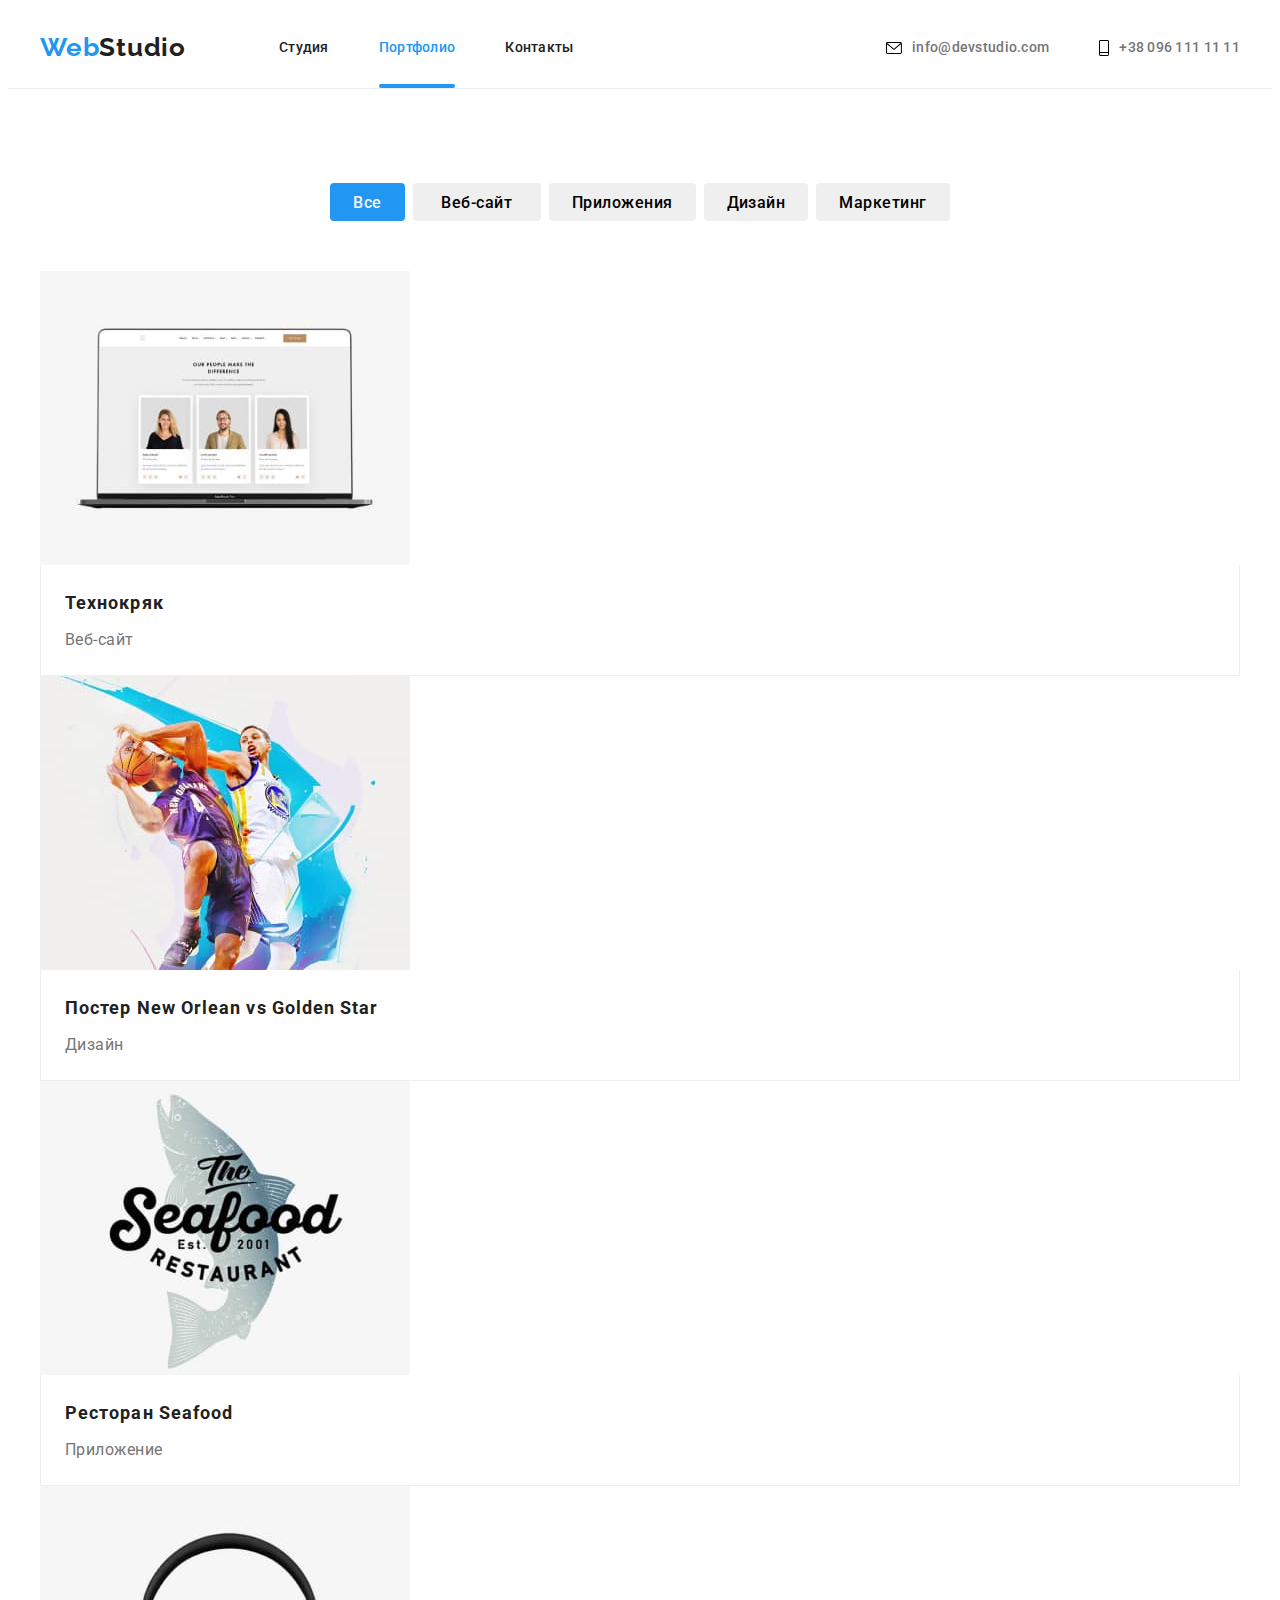
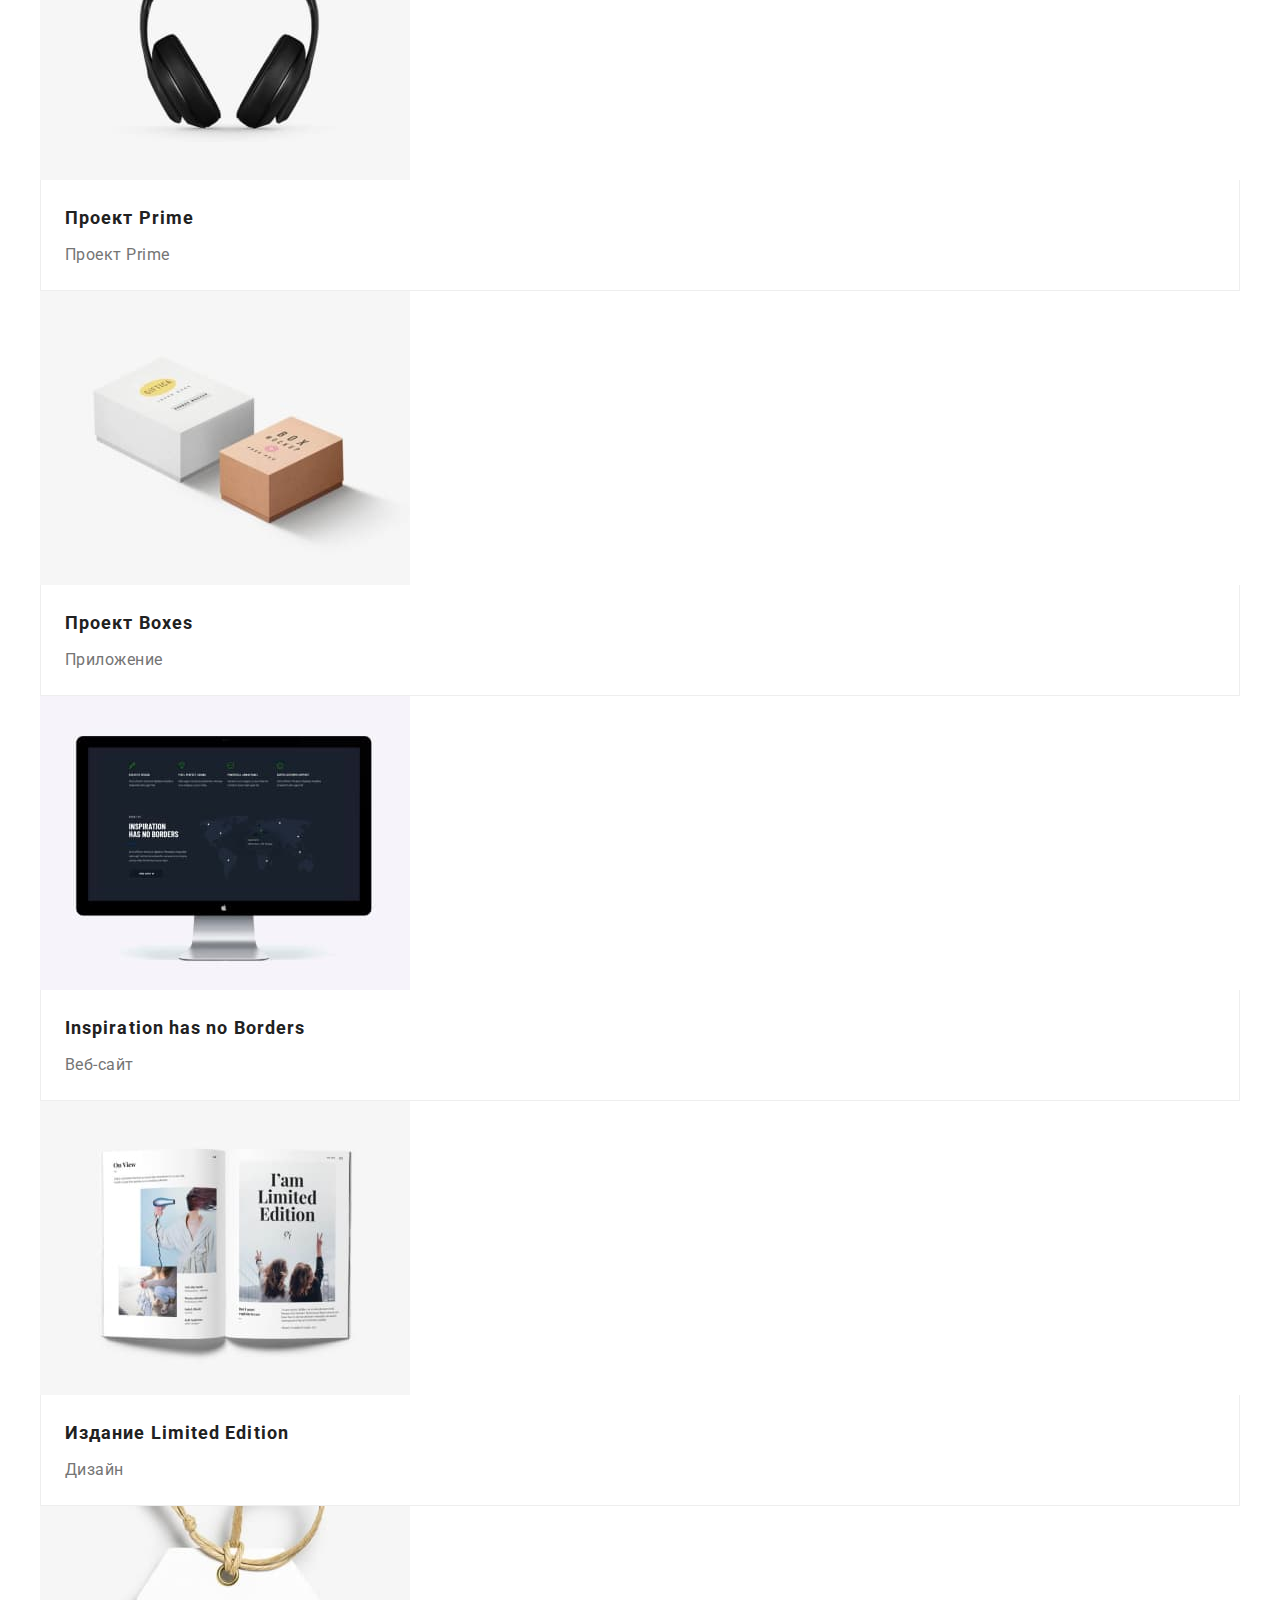
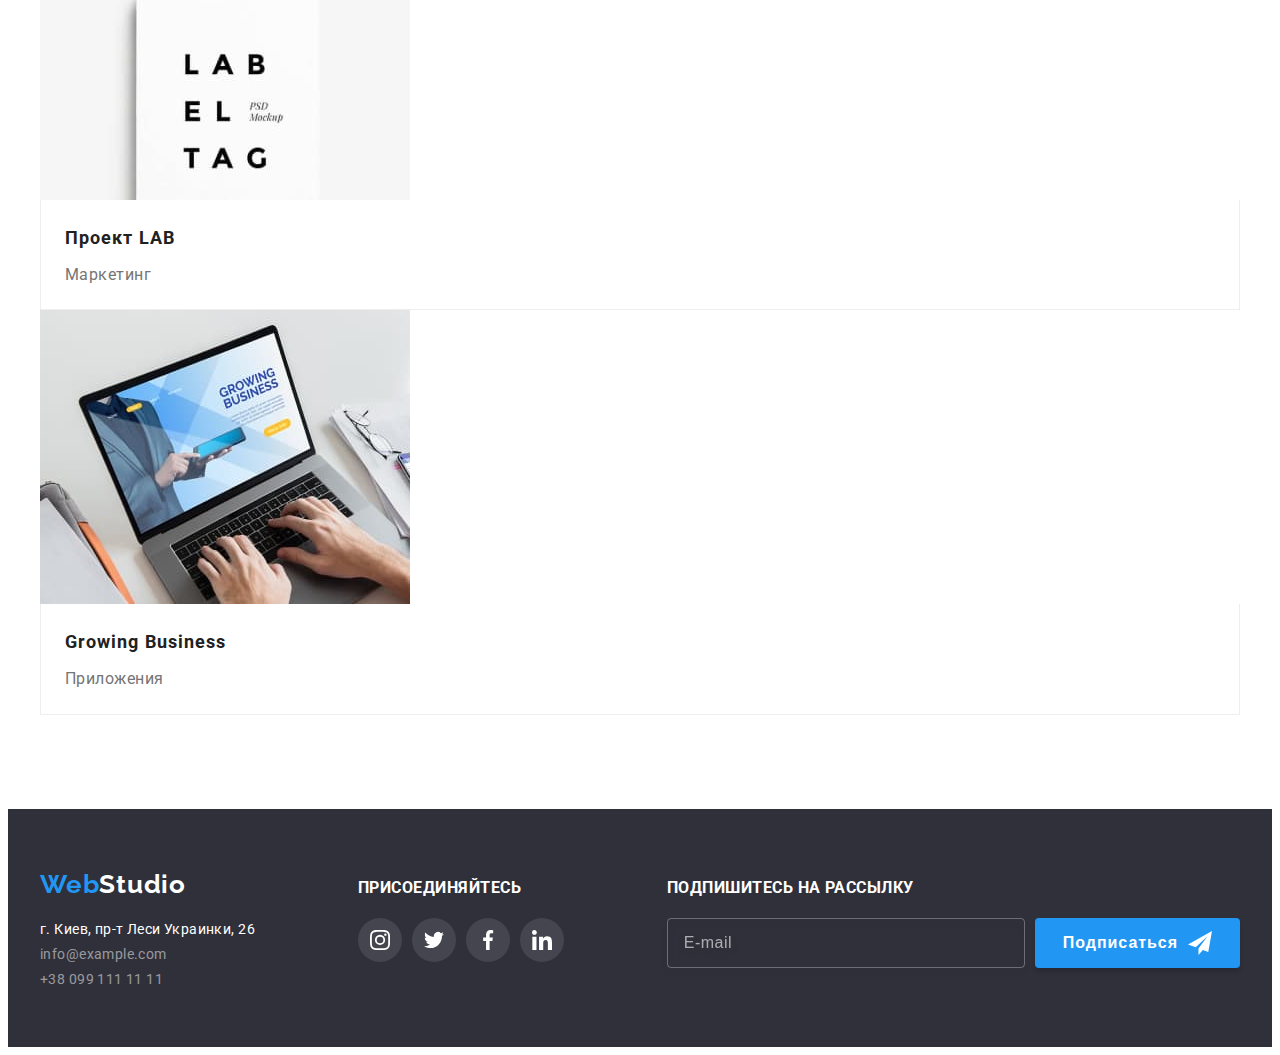
==== commit 2e26c2e7: "77" ====
--- a/portfolio.html
+++ b/portfolio.html
@@ -60,7 +60,7 @@
 
             <!--Portfolio card-->
     
-            <ul class="portfolio-card__list">
+            <ul class="portfolio list">
                 
                 <li class="portfolio-card__item"> <a class="portfolio-card__img" href="#">
                     <div class="portfolio-card__thumb">
--- a/css/main.min.css
+++ b/css/main.min.css
@@ -1 +1 @@
-h1,h2,h3,h4,h5,h6,p{margin:0;padding:0}ul,ol{margin:0;padding:0}img{display:block}.link{text-decoration:none}.list{list-style:none}address{font-style:normal}body{font-family:Roboto,sans-serif;font-style:normal;background-color:#fff;color:#212121}header .container{display:-webkit-box;display:-ms-flexbox;display:flex;-webkit-box-pack:justify;-ms-flex-pack:justify;justify-content:space-between;-webkit-box-align:center;-ms-flex-align:center;align-items:center}.container{margin-left:auto;margin-right:auto;padding-left:15px;padding-right:15px;width:1200px}.line::after{content:"";display:block;position:absolute;bottom:0px;width:100%;height:4px;background:#2196f3;border-radius:2px}.navigation{display:-webkit-box;display:-ms-flexbox;display:flex;-webkit-box-align:center;-ms-flex-align:center;align-items:center}.navigation__logo{padding-top:24px;padding-bottom:25px;font-family:Raleway,sans-serif;font-weight:700;font-size:26px;line-height:1.2;letter-spacing:.03em;color:#212121}.navigation__list{margin-left:93px;display:-webkit-box;display:-ms-flexbox;display:flex;font-weight:500;font-size:14px;line-height:1.14;letter-spacing:.02em}.navigation__list .navigation__item{position:relative;margin-right:50px}.navigation__list .navigation__item:last-child{margin-right:0px}.navigation__link{display:block;padding:32px 0px;color:#212121;-webkit-transition:color 250ms cubic-bezier(0.4, 0, 0.2, 1);transition:color 250ms cubic-bezier(0.4, 0, 0.2, 1)}.navigation__list .navigation__link:hover,.navigation__list .navigation__link:focus{color:#2196f3}.logo-color{color:#2196f3}.contacts{display:-webkit-box;display:-ms-flexbox;display:flex}.contacts__icon{margin-right:10px;-webkit-transition:fill 250ms cubic-bezier(0.4, 0, 0.2, 1);transition:fill 250ms cubic-bezier(0.4, 0, 0.2, 1)}.contacts__link:hover .contacts__icon,.contacts__link:focus .contacts__icon{fill:#2196f3}.contacts .contacts__item{margin-right:50px}.contacts .contacts__item:last-child{margin-right:0px}.contacts__link{display:-webkit-box;display:-ms-flexbox;display:flex;-webkit-box-align:center;-ms-flex-align:center;align-items:center;padding-top:32px;padding-bottom:32px;font-size:14px;line-height:1.14;letter-spacing:.02em;font-weight:500;color:#757575;-webkit-transition:color 250ms cubic-bezier(0.4, 0, 0.2, 1);transition:color 250ms cubic-bezier(0.4, 0, 0.2, 1)}.contacts__link:hover,.contacts__link:focus{color:#2196f3}.contacts .contacts__link:hover,.contacts .contacts__link:focus{color:#2196f3}.section{padding:94px 0px}.section-hero{padding:200px 0px;margin:0px auto;max-width:1600px;height:600px;background-color:#212121;background-image:-webkit-gradient(linear, left top, left bottom, from(rgba(47, 48, 58, 0.4)), to(rgba(47, 48, 58, 0.4))),url(../images/hero.jpg);background-image:linear-gradient(rgba(47, 48, 58, 0.4), rgba(47, 48, 58, 0.4)),url(../images/hero.jpg);background-repeat:no-repeat;background-position:center;background-size:cover}.section-hero .container{display:-webkit-box;display:-ms-flexbox;display:flex;-webkit-box-orient:vertical;-webkit-box-direction:normal;-ms-flex-direction:column;flex-direction:column;-webkit-box-align:center;-ms-flex-align:center;align-items:center}.section-hero__heading{max-width:710px;margin-bottom:30px;font-weight:900;font-size:44px;line-height:1.36;text-align:center;letter-spacing:.06em;text-transform:uppercase;color:#fff}.section-hero__btn{display:inline-block;border:none;min-width:200px;height:50px;border-radius:4px;padding:10px 32px;font-family:Roboto,sans-serif;font-weight:700;font-size:16px;line-height:1.9;-webkit-box-align:center;-ms-flex-align:center;align-items:center;letter-spacing:.06em;background-color:#2196f3;color:#f5f4fa;-webkit-transition:background-color 250ms cubic-bezier(0.4, 0, 0.2, 1);transition:background-color 250ms cubic-bezier(0.4, 0, 0.2, 1)}.section-hero__btn:hover,.section-hero__btn:focus{background-color:#2196f3;cursor:pointer}.backdrop{position:fixed;top:0;left:0;width:100%;height:100%;background:rgba(0,0,0,.2);opacity:1;visibility:visible;-webkit-transition:opacity 250ms cubic-bezier(0.4, 0, 0.2, 1),visibility 250ms cubic-bezier(0.4, 0, 0.2, 1);transition:opacity 250ms cubic-bezier(0.4, 0, 0.2, 1),visibility 250ms cubic-bezier(0.4, 0, 0.2, 1);z-index:1}.backdrop.is-hidden{opacity:0;pointer-events:none;visibility:hidden}.backdrop.is-hidden.modal{-webkit-transform:translate(-50%, -50%) scale(0.5) rotate(-120deg);transform:translate(-50%, -50%) scale(0.5) rotate(-120deg)}.modal{position:absolute;padding:40px;top:50%;left:50%;-webkit-transform:translate(-50%, -50%) scale(1) rotate(0deg);transform:translate(-50%, -50%) scale(1) rotate(0deg);-webkit-transition:-webkit-transform 250ms cubic-bezier(0.4, 0, 0.2, 1);transition:-webkit-transform 250ms cubic-bezier(0.4, 0, 0.2, 1);transition:transform 250ms cubic-bezier(0.4, 0, 0.2, 1);transition:transform 250ms cubic-bezier(0.4, 0, 0.2, 1), -webkit-transform 250ms cubic-bezier(0.4, 0, 0.2, 1);min-width:528px;min-height:580px;background:#fff;-webkit-box-shadow:0px 1px 3px rgba(0,0,0,.12),0px 1px 1px rgba(0,0,0,.14),0px 2px 1px rgba(0,0,0,.2);box-shadow:0px 1px 3px rgba(0,0,0,.12),0px 1px 1px rgba(0,0,0,.14),0px 2px 1px rgba(0,0,0,.2);border-radius:4px}.modal__output{position:absolute;display:-webkit-box;display:-ms-flexbox;display:flex;-webkit-box-align:center;-ms-flex-align:center;align-items:center;width:30px;height:30px;top:8px;right:8px;background:transparent;border:1px solid rgba(0,0,0,.1);border-radius:50%;cursor:pointer}.modal__icon{fill:#000;-webkit-transition:fill 250ms cubic-bezier(0.4, 0, 0.2, 1);transition:fill 250ms cubic-bezier(0.4, 0, 0.2, 1)}.modal__output:hover .modal__icon,.modal__output:focus .modal__icon{fill:#2196f3}.modal__form{display:-webkit-box;display:-ms-flexbox;display:flex;-webkit-box-orient:vertical;-webkit-box-direction:normal;-ms-flex-direction:column;flex-direction:column}.modal__title{margin-bottom:12px;font-weight:700;font-size:20px;line-height:1.15;text-align:center;letter-spacing:.03em;color:#212121}.modal__form-container{display:-webkit-box;display:-ms-flexbox;display:flex;-webkit-box-orient:vertical;-webkit-box-direction:normal;-ms-flex-direction:column;flex-direction:column;position:relative;margin-bottom:10px}.modal__form-textarea{display:-webkit-box;display:-ms-flexbox;display:flex;-webkit-box-orient:vertical;-webkit-box-direction:normal;-ms-flex-direction:column;flex-direction:column;position:relative;margin-bottom:20px}.modal__label{margin-bottom:4px;font-weight:400;font-size:12px;line-height:1.17;letter-spacing:.01em;color:#757575}.modal__input:hover+.modal__form-icon,.modal__input:focus+.modal__form-icon{fill:#2196f3;cursor:pointer}.modal__box{position:relative}.modal__box:hover,.modal__box:focus{fill:#2196f3;cursor:pointer}.modal__input:hover,.modal__input:focus{border-color:#2196f3;cursor:pointer}.modal__input{outline:none;width:100%;border:1px solid rgba(33,33,33,.2);-webkit-box-sizing:border-box;box-sizing:border-box;border-radius:4px;padding-top:11px;padding-bottom:11px;padding-left:42px;-webkit-transition:border-color 250ms cubic-bezier(0.4, 0, 0.2, 1);transition:border-color 250ms cubic-bezier(0.4, 0, 0.2, 1)}.modal__form-icon{position:absolute;top:50%;left:12px;-webkit-transform:translateY(-50%);transform:translateY(-50%);pointer-events:none;-webkit-transition:fill 250ms cubic-bezier(0.4, 0, 0.2, 1);transition:fill 250ms cubic-bezier(0.4, 0, 0.2, 1)}.modal__textarea{outline:none;padding:12px 16px;resize:none;height:120px;border:1px solid rgba(33,33,33,.2);-webkit-box-sizing:border-box;box-sizing:border-box;border-radius:4px;overflow:scroll;-webkit-transition:border-color 250ms cubic-bezier(0.4, 0, 0.2, 1);transition:border-color 250ms cubic-bezier(0.4, 0, 0.2, 1)}.modal__textarea::-webkit-input-placeholder{font-weight:400;font-size:12px;line-height:1.17;letter-spacing:.01em;color:rgba(117,117,117,.5);-webkit-transition:color 250ms cubic-bezier(0.4, 0, 0.2, 1);transition:color 250ms cubic-bezier(0.4, 0, 0.2, 1)}.modal__textarea::-moz-placeholder{font-weight:400;font-size:12px;line-height:1.17;letter-spacing:.01em;color:rgba(117,117,117,.5);-moz-transition:color 250ms cubic-bezier(0.4, 0, 0.2, 1);transition:color 250ms cubic-bezier(0.4, 0, 0.2, 1)}.modal__textarea:-ms-input-placeholder{font-weight:400;font-size:12px;line-height:1.17;letter-spacing:.01em;color:rgba(117,117,117,.5);-ms-transition:color 250ms cubic-bezier(0.4, 0, 0.2, 1);transition:color 250ms cubic-bezier(0.4, 0, 0.2, 1)}.modal__textarea::-ms-input-placeholder{font-weight:400;font-size:12px;line-height:1.17;letter-spacing:.01em;color:rgba(117,117,117,.5);-ms-transition:color 250ms cubic-bezier(0.4, 0, 0.2, 1);transition:color 250ms cubic-bezier(0.4, 0, 0.2, 1)}.modal__textarea::placeholder{font-weight:400;font-size:12px;line-height:1.17;letter-spacing:.01em;color:rgba(117,117,117,.5);-webkit-transition:color 250ms cubic-bezier(0.4, 0, 0.2, 1);transition:color 250ms cubic-bezier(0.4, 0, 0.2, 1)}.modal__textarea:hover,.modal__textarea:focus{border-color:#2196f3;cursor:pointer}.modal__textarea:hover::-webkit-input-placeholder, .modal__textarea:focus::-webkit-input-placeholder{color:#2196f3}.modal__textarea:hover::-moz-placeholder, .modal__textarea:focus::-moz-placeholder{color:#2196f3}.modal__textarea:hover:-ms-input-placeholder, .modal__textarea:focus:-ms-input-placeholder{color:#2196f3}.modal__textarea:hover::-ms-input-placeholder, .modal__textarea:focus::-ms-input-placeholder{color:#2196f3}.modal__textarea:hover::placeholder,.modal__textarea:focus::placeholder{color:#2196f3}.checkbox__container{display:-webkit-box;display:-ms-flexbox;display:flex;-webkit-box-align:center;-ms-flex-align:center;align-items:center;margin-right:auto;margin-bottom:30px;margin-left:auto}.checkbox__label{font-weight:400;font-size:14px;line-height:1.71;letter-spacing:.03em;color:#757575}.checkbox__label:hover{cursor:pointer}.checkbox__label:focus-within .checkbox-input:checked{background-color:#2196f3;background-image:url("/images/icon-check.svg");background-repeat:no-repeat;background-position:50% 50%;background-origin:border-box;border-color:transparent}.checkbox__label:hover .checkbox__icon,.checkbox__label:focus-within .checkbox__icon{border:2px solid #2196f3;cursor:pointer}.checkbox__input{position:absolute;width:1px;height:1px;margin:-1px;border:0;padding:0;clip:rect(0 0 0 0);overflow:hidden}.checkbox__icon{display:inline-block;width:16px;height:15px;margin-right:7px;border:2px solid #000;-webkit-box-sizing:border-box;box-sizing:border-box;border-radius:2px;background-image:none;-webkit-transition:background-color 250ms cubic-bezier(0.4, 0, 0.2, 1),border-color 250ms cubic-bezier(0.4, 0, 0.2, 1),background-image 250ms cubic-bezier(0.4, 0, 0.2, 1);transition:background-color 250ms cubic-bezier(0.4, 0, 0.2, 1),border-color 250ms cubic-bezier(0.4, 0, 0.2, 1),background-image 250ms cubic-bezier(0.4, 0, 0.2, 1)}.checkbox__input:checked+.checkbox__icon{background-color:#2196f3;background-image:url("/images/icon-check.svg");background-repeat:no-repeat;background-position:50% 50%;background-origin:border-box;border-color:transparent}.checkbox__link{color:#2196f3}.submit__btn{min-width:200px;min-height:50px;margin-right:auto;margin-left:auto;padding:10px 52px;background:#2196f3;-webkit-box-shadow:0px 4px 4px rgba(0,0,0,.15);box-shadow:0px 4px 4px rgba(0,0,0,.15);border-radius:4px;border:none;font-weight:700;font-size:16px;line-height:1.87;text-align:center;letter-spacing:.06em;color:#fff;-webkit-transition:background-color 250ms cubic-bezier(0.4, 0, 0.2, 1);transition:background-color 250ms cubic-bezier(0.4, 0, 0.2, 1)}.submit__btn:hover,.submit__btn:focus{background-color:#188ce8;cursor:pointer}.info{display:-webkit-box;display:-ms-flexbox;display:flex}.info .info__item{width:270px;margin-right:30px}.info__icon{display:-webkit-box;display:-ms-flexbox;display:flex;-webkit-box-pack:center;-ms-flex-pack:center;justify-content:center;-webkit-box-align:center;-ms-flex-align:center;align-items:center;height:120px;background:#f5f4fa;border-radius:4px;margin-bottom:30px}.info .info__item:last-child{margin-right:0px}.info__heading{margin-bottom:10px;font-weight:700;font-size:14px;line-height:1.14;letter-spacing:.03em;text-transform:uppercase;color:#212121}.info__text{font-weight:400;font-size:14px;line-height:1.71;letter-spacing:.03em;color:#757575}.section-work{padding-top:0px}.section-work__heading{margin-bottom:50px;font-weight:700;font-size:36px;line-height:1.16;text-align:center;letter-spacing:.03em}.section-work__list{display:-webkit-box;display:-ms-flexbox;display:flex}.section-work__list .section-work__item{position:relative;margin-right:30px}.section-work__list .section-work__item:last-child{margin-right:0px}.section-work__heading-choese{position:absolute;bottom:0px;width:100%;height:70px;display:-webkit-box;display:-ms-flexbox;display:flex;-webkit-box-align:center;-ms-flex-align:center;align-items:center;-webkit-box-pack:center;-ms-flex-pack:center;justify-content:center;font-family:Roboto,sans-serif;font-weight:700;font-size:14px;line-height:1.14;text-align:center;letter-spacing:.03em;text-transform:uppercase;background:rgba(47,48,58,.8);color:#fff}.section-team{background-color:#f5f4fa;text-align:center}.section-team__heading{font-weight:700;font-size:36px;line-height:1.16;letter-spacing:.03em}.section-team__list{display:-webkit-box;display:-ms-flexbox;display:flex;margin-top:50px}.section-team__list .section-team__item{margin-right:30px;-ms-flex-preferred-size:calc(100% / 4);flex-basis:calc(100% / 4)}.section-team__list .section-team__item:last-child{margin-right:0px}.section-team__heading .section-team__heading-name{color:#212121}.section-team__heading-name{font-weight:500;font-size:16px;line-height:1.18;letter-spacing:.03em}.section-team__title{margin-top:10px;font-weight:400;font-size:16px;line-height:1.18;letter-spacing:.03em;color:#757575}.section-team__container{padding:30px 32px;text-align:center;background-color:#fff;-webkit-box-shadow:0px 1px 3px rgba(0,0,0,.12),0px 1px 1px rgba(0,0,0,.14),0px 2px 1px rgba(0,0,0,.2);box-shadow:0px 1px 3px rgba(0,0,0,.12),0px 1px 1px rgba(0,0,0,.14),0px 2px 1px rgba(0,0,0,.2);border-radius:0px 0px 4px 4px}.team{margin-top:16px;display:-webkit-box;display:-ms-flexbox;display:flex;-webkit-box-pack:center;-ms-flex-pack:center;justify-content:center}.team__social-link{display:-webkit-box;display:-ms-flexbox;display:flex;width:44px;height:44px;-webkit-box-align:center;-ms-flex-align:center;align-items:center;-webkit-box-pack:center;-ms-flex-pack:center;justify-content:center;border-radius:50%;-webkit-transition:background-color 250ms cubic-bezier(0.4, 0, 0.2, 1);transition:background-color 250ms cubic-bezier(0.4, 0, 0.2, 1)}.team__social-link:hover,.team__social-link:focus{background-color:#2196f3}.team__social-icon{fill:#afb1b8}.team__social-link:hover .team__social-icon,.team__social-link:focus .team__social-icon{fill:#fff;-webkit-transition:fill 250ms cubic-bezier(0.4, 0, 0.2, 1);transition:fill 250ms cubic-bezier(0.4, 0, 0.2, 1)}.team__social-item{margin-right:10px}.team__social-list .team__social-item:last-child{margin-right:0px}.customer__heading{font-weight:700;font-size:36px;line-height:1.17;text-align:center;letter-spacing:.03em;color:#212121}.customer{display:-webkit-box;display:-ms-flexbox;display:flex;margin-top:50px}.customer__link{display:-webkit-box;display:-ms-flexbox;display:flex;-webkit-box-pack:center;-ms-flex-pack:center;justify-content:center;-webkit-box-align:center;-ms-flex-align:center;align-items:center;width:170px;height:92px;border:1px solid #afb1b8;-webkit-box-sizing:border-box;box-sizing:border-box;border-radius:4px;-webkit-transition:border-color 250ms cubic-bezier(0.4, 0, 0.2, 1);transition:border-color 250ms cubic-bezier(0.4, 0, 0.2, 1)}.customer__item{margin-right:30px}.customer__item:last-child{margin-right:0px}.customer__icon{fill:#afb1b8;-webkit-transition:fill var(--time-hover) cubic-bezier(0.4, 0, 0.2, 1);transition:fill var(--time-hover) cubic-bezier(0.4, 0, 0.2, 1)}.customer__link:hover,.customer__link:focus{border-color:#2196f3}.customer__link:hover .customer__icon,.customer__link:focus .customer__icon{fill:#2196f3}.customer__link:hover .customer__icon,.customer__link:focus .customer__icon{border-color:#2196f3}footer{padding:60px 0px;background-color:#2f303a}.address{font-weight:400;font-size:14px;line-height:1,71;letter-spacing:.03em}.address__map{display:block;text-decoration:none;color:#fff;-webkit-transition:color 250ms cubic-bezier(0.4, 0, 0.2, 1);transition:color 250ms cubic-bezier(0.4, 0, 0.2, 1)}.address__map:hover,.address__map:focus{color:#2196f3}.address__link{display:block;margin-top:9px;text-decoration:none;color:rgba(225,225,225,.6);-webkit-transition:color 250ms cubic-bezier(0.4, 0, 0.2, 1);transition:color 250ms cubic-bezier(0.4, 0, 0.2, 1)}.address__link:hover,.address__link:focus{color:#2196f3}.footer .container{display:-webkit-box;display:-ms-flexbox;display:flex;-webkit-box-align:baseline;-ms-flex-align:baseline;align-items:baseline;-webkit-box-pack:justify;-ms-flex-pack:justify;justify-content:space-between}.footer__logo{display:block;margin-bottom:20px;font-family:Raleway,sans-serif;font-weight:700;font-size:26px;line-height:1.2;letter-spacing:.03em;text-decoration:none;color:#fff}.footer__social{display:-webkit-box;display:-ms-flexbox;display:flex;-webkit-box-orient:vertical;-webkit-box-direction:normal;-ms-flex-direction:column;flex-direction:column}.footer__title{margin-bottom:20px;font-weight:700;line-height:1.14;letter-spacing:.03em;text-transform:uppercase;color:#fff}.footer__list{display:-webkit-box;display:-ms-flexbox;display:flex;-webkit-box-align:start;-ms-flex-align:start;align-items:flex-start;list-style:none}.footer__item:not(:last-child){margin-right:10px}.footer__link{display:-webkit-box;display:-ms-flexbox;display:flex;-webkit-box-pack:center;-ms-flex-pack:center;justify-content:center;-webkit-box-align:center;-ms-flex-align:center;align-items:center;width:44px;height:44px;background:rgba(255,255,255,.1);border-radius:50%;cursor:pointer;-webkit-transition:background-color 250ms cubic-bezier(0.4, 0, 0.2, 1);transition:background-color 250ms cubic-bezier(0.4, 0, 0.2, 1)}.footer__link:hover,.footer__link:focus{background-color:#2196f3}.footer__icon{fill:#fff}.footer__submit{display:-webkit-box;display:-ms-flexbox;display:flex;-webkit-box-orient:vertical;-webkit-box-direction:normal;-ms-flex-direction:column;flex-direction:column}.footer__form{display:-webkit-box;display:-ms-flexbox;display:flex}.footer__input{margin-right:10px;border:1px solid rgba(255,255,255,.3);-webkit-box-sizing:border-box;box-sizing:border-box;-webkit-filter:drop-shadow(0px 4px 4px rgba(0, 0, 0, 0.15));filter:drop-shadow(0px 4px 4px rgba(0, 0, 0, 0.15));border-radius:4px;background-color:inherit;padding-top:15px;padding-bottom:15px;padding-left:16px;width:358px;height:50px;font-weight:400;font-size:16px;line-height:1.25;letter-spacing:.03em;color:#fff}.footer__input::-webkit-input-placeholder{font-weight:400;font-size:16px;line-height:1.25;letter-spacing:.03em;color:rgba(255,255,255,.6)}.footer__input::-moz-placeholder{font-weight:400;font-size:16px;line-height:1.25;letter-spacing:.03em;color:rgba(255,255,255,.6)}.footer__input:-ms-input-placeholder{font-weight:400;font-size:16px;line-height:1.25;letter-spacing:.03em;color:rgba(255,255,255,.6)}.footer__input::-ms-input-placeholder{font-weight:400;font-size:16px;line-height:1.25;letter-spacing:.03em;color:rgba(255,255,255,.6)}.footer__input::placeholder{font-weight:400;font-size:16px;line-height:1.25;letter-spacing:.03em;color:rgba(255,255,255,.6)}.footer__btn{display:-webkit-box;display:-ms-flexbox;display:flex;-webkit-box-align:center;-ms-flex-align:center;align-items:center;min-width:200px;background-color:#2196f3;-webkit-box-shadow:0px 4px 4px rgba(0,0,0,.15);box-shadow:0px 4px 4px rgba(0,0,0,.15);border:none;border-radius:4px;padding:10px 28px;font-weight:700;font-size:16px;line-height:1.87;text-align:center;letter-spacing:.06em;color:#fff;-webkit-transition:background-color 250ms cubic-bezier(0.4, 0, 0.2, 1);transition:background-color 250ms cubic-bezier(0.4, 0, 0.2, 1)}.footer__btn:hover,.footer__btn:focus{background-color:#188ce8;cursor:pointer}.footer__submit-icon{fill:currentColor;margin-left:10px}.section-portfolio{border-top-width:1px;border-top-style:solid;border-top-color:#ececec}.section-portfolio__list{display:-webkit-box;display:-ms-flexbox;display:flex;margin-bottom:50px;-webkit-box-pack:center;-ms-flex-pack:center;justify-content:center;list-style:none;text-decoration:none}.section-portfolio__list .section-portfolio__item{margin-right:8px}.section-portfolio__list .section-portfolio__item:last-child{margin-right:0px}.section-portfolio__btn{font-family:Roboto,sans-serif;font-weight:500;font-size:16px;line-height:1.62;text-align:center;letter-spacing:.03em;cursor:pointer;display:inline-block;border:1px solid transparent;height:38px;border-radius:4px;padding:6px 22px;-webkit-transition:color 250ms cubic-bezier(0.4, 0, 0.2, 1),background-color 250ms cubic-bezier(0.4, 0, 0.2, 1),-webkit-box-shadow 250ms cubic-bezier(0.4, 0, 0.2, 1);transition:color 250ms cubic-bezier(0.4, 0, 0.2, 1),background-color 250ms cubic-bezier(0.4, 0, 0.2, 1),-webkit-box-shadow 250ms cubic-bezier(0.4, 0, 0.2, 1);transition:color 250ms cubic-bezier(0.4, 0, 0.2, 1),background-color 250ms cubic-bezier(0.4, 0, 0.2, 1),box-shadow 250ms cubic-bezier(0.4, 0, 0.2, 1);transition:color 250ms cubic-bezier(0.4, 0, 0.2, 1),background-color 250ms cubic-bezier(0.4, 0, 0.2, 1),box-shadow 250ms cubic-bezier(0.4, 0, 0.2, 1),-webkit-box-shadow 250ms cubic-bezier(0.4, 0, 0.2, 1)}.section-portfolio__btn:hover,.section-portfolio__btn:focus{background-color:#2196f3;color:#f5f4fa;-webkit-box-shadow:0px 3px 1px rgba(0,0,0,.1),0px 1px 2px rgba(0,0,0,.08),0px 2px 2px rgba(0,0,0,.12);box-shadow:0px 3px 1px rgba(0,0,0,.1),0px 1px 2px rgba(0,0,0,.08),0px 2px 2px rgba(0,0,0,.12)}.acting{background-color:#2196f3;color:#f5f4fa}.all{min-width:73px}.web-site{min-width:128px}.annexes{min-width:145px}.design{min-width:103px}.marketing{min-width:130px}.portfolio-card__list{display:-webkit-box;display:-ms-flexbox;display:flex;-ms-flex-wrap:wrap;flex-wrap:wrap;margin-top:-30px;margin-left:-30px;list-style:none}.portfolio-card__list .portfolio-card__item{-ms-flex-preferred-size:calc(100% / 3 - 30px);flex-basis:calc(100% / 3 - 30px);margin-top:30px;margin-left:30px;-webkit-transition:-webkit-box-shadow 250ms cubic-bezier(0.4, 0, 0.2, 1);transition:-webkit-box-shadow 250ms cubic-bezier(0.4, 0, 0.2, 1);transition:box-shadow 250ms cubic-bezier(0.4, 0, 0.2, 1);transition:box-shadow 250ms cubic-bezier(0.4, 0, 0.2, 1), -webkit-box-shadow 250ms cubic-bezier(0.4, 0, 0.2, 1)}.portfolio-card__list .portfolio-card__item:hover{-webkit-box-shadow:0px 1px 1px rgba(0,0,0,.12),0px 4px 4px rgba(0,0,0,.06),1px 4px 6px rgba(0,0,0,.16);box-shadow:0px 1px 1px rgba(0,0,0,.12),0px 4px 4px rgba(0,0,0,.06),1px 4px 6px rgba(0,0,0,.16)}.portfolio-card__list .portfolio-card__img:focus{display:block;-webkit-box-shadow:0px 1px 1px rgba(0,0,0,.12),0px 4px 4px rgba(0,0,0,.06),1px 4px 6px rgba(0,0,0,.16);box-shadow:0px 1px 1px rgba(0,0,0,.12),0px 4px 4px rgba(0,0,0,.06),1px 4px 6px rgba(0,0,0,.16)}.portfolio-card__img{text-decoration:none;color:#212121;-webkit-transition:color 250ms cubic-bezier(0.4, 0, 0.2, 1);transition:color 250ms cubic-bezier(0.4, 0, 0.2, 1)}.portfolio-card__img:hover,.portfolio-card__img:focus{color:#2196f3}.portfolio-card__heading{font-weight:700;font-size:18px;line-height:2;letter-spacing:.06em}.portfolio-card__name{margin-top:4px;font-weight:400;font-size:16px;line-height:1.87;letter-spacing:.03em;color:#757575}.portfolio-card__container{padding:20px 24px;border:1px solid #eee;border-top:0}.portfolio-card__thumb{overflow:hidden;position:relative}.portfolio-card__text{overflow:hidden;position:absolute;padding:63px 24px;bottom:0;width:100%;height:100%;font-family:Roboto,sans-serif;font-weight:400;font-size:18px;line-height:1.56;letter-spacing:.03em;background:rgba(33,150,243,.9);color:#fff;-webkit-transform:translateY(101%);transform:translateY(101%);-webkit-transition:-webkit-transform 250ms cubic-bezier(0.4, 0, 0.2, 1);transition:-webkit-transform 250ms cubic-bezier(0.4, 0, 0.2, 1);transition:transform 250ms cubic-bezier(0.4, 0, 0.2, 1);transition:transform 250ms cubic-bezier(0.4, 0, 0.2, 1), -webkit-transform 250ms cubic-bezier(0.4, 0, 0.2, 1)}.portfolio-card__img:hover .portfolio-card__text,.portfolio-card__img:focus .portfolio-card__text{-webkit-transform:translateY(0);transform:translateY(0)}/*# sourceMappingURL=main.min.css.map */+h1,h2,h3,h4,h5,h6,p{margin:0;padding:0}ul,ol{margin:0;padding:0}img{display:block}.link{text-decoration:none}.list{list-style:none}address{font-style:normal}body{font-family:Roboto,sans-serif;font-style:normal;background-color:#fff;color:#212121}header .container{display:-webkit-box;display:-ms-flexbox;display:flex;-webkit-box-pack:justify;-ms-flex-pack:justify;justify-content:space-between;-webkit-box-align:center;-ms-flex-align:center;align-items:center}.container{margin-left:auto;margin-right:auto;padding-left:15px;padding-right:15px;width:1200px}.line::after{content:"";display:block;position:absolute;bottom:0px;width:100%;height:4px;background:#2196f3;border-radius:2px}.navigation{display:-webkit-box;display:-ms-flexbox;display:flex;-webkit-box-align:center;-ms-flex-align:center;align-items:center}.navigation__logo{padding-top:24px;padding-bottom:25px;font-family:Raleway,sans-serif;font-weight:700;font-size:26px;line-height:1.2;letter-spacing:.03em;color:#212121}.navigation__list{margin-left:93px;display:-webkit-box;display:-ms-flexbox;display:flex;font-weight:500;font-size:14px;line-height:1.14;letter-spacing:.02em}.navigation__list .navigation__item{position:relative;margin-right:50px}.navigation__list .navigation__item:last-child{margin-right:0px}.navigation__link{display:block;padding:32px 0px;color:#212121;-webkit-transition:color 250ms cubic-bezier(0.4, 0, 0.2, 1);transition:color 250ms cubic-bezier(0.4, 0, 0.2, 1)}.navigation__list .navigation__link:hover,.navigation__list .navigation__link:focus{color:#2196f3}.logo-color{color:#2196f3}.contacts{display:-webkit-box;display:-ms-flexbox;display:flex}.contacts__icon{margin-right:10px;-webkit-transition:fill 250ms cubic-bezier(0.4, 0, 0.2, 1);transition:fill 250ms cubic-bezier(0.4, 0, 0.2, 1)}.contacts__link:hover .contacts__icon,.contacts__link:focus .contacts__icon{fill:#2196f3}.contacts .contacts__item{margin-right:50px}.contacts .contacts__item:last-child{margin-right:0px}.contacts__link{display:-webkit-box;display:-ms-flexbox;display:flex;-webkit-box-align:center;-ms-flex-align:center;align-items:center;padding-top:32px;padding-bottom:32px;font-size:14px;line-height:1.14;letter-spacing:.02em;font-weight:500;color:#757575;-webkit-transition:color 250ms cubic-bezier(0.4, 0, 0.2, 1);transition:color 250ms cubic-bezier(0.4, 0, 0.2, 1)}.contacts__link:hover,.contacts__link:focus{color:#2196f3}.contacts .contacts__link:hover,.contacts .contacts__link:focus{color:#2196f3}.section{padding:94px 0px}.section-hero{padding:200px 0px;margin:0px auto;max-width:1600px;height:600px;background-color:#212121;background-image:-webkit-gradient(linear, left top, left bottom, from(rgba(47, 48, 58, 0.4)), to(rgba(47, 48, 58, 0.4))),url(../images/hero.jpg);background-image:linear-gradient(rgba(47, 48, 58, 0.4), rgba(47, 48, 58, 0.4)),url(../images/hero.jpg);background-repeat:no-repeat;background-position:center;background-size:cover}.section-hero .container{display:-webkit-box;display:-ms-flexbox;display:flex;-webkit-box-orient:vertical;-webkit-box-direction:normal;-ms-flex-direction:column;flex-direction:column;-webkit-box-align:center;-ms-flex-align:center;align-items:center}.section-hero__heading{max-width:710px;margin-bottom:30px;font-weight:900;font-size:44px;line-height:1.36;text-align:center;letter-spacing:.06em;text-transform:uppercase;color:#fff}.section-hero__btn{display:inline-block;border:none;min-width:200px;height:50px;border-radius:4px;padding:10px 32px;font-family:Roboto,sans-serif;font-weight:700;font-size:16px;line-height:1.9;-webkit-box-align:center;-ms-flex-align:center;align-items:center;letter-spacing:.06em;background-color:#2196f3;color:#f5f4fa;-webkit-transition:background-color 250ms cubic-bezier(0.4, 0, 0.2, 1);transition:background-color 250ms cubic-bezier(0.4, 0, 0.2, 1)}.section-hero__btn:hover,.section-hero__btn:focus{background-color:#2196f3;cursor:pointer}.backdrop{position:fixed;top:0;left:0;width:100%;height:100%;background:rgba(0,0,0,.2);opacity:1;visibility:visible;-webkit-transition:opacity 250ms cubic-bezier(0.4, 0, 0.2, 1),visibility 250ms cubic-bezier(0.4, 0, 0.2, 1);transition:opacity 250ms cubic-bezier(0.4, 0, 0.2, 1),visibility 250ms cubic-bezier(0.4, 0, 0.2, 1);z-index:1}.backdrop.is-hidden{opacity:0;pointer-events:none;visibility:hidden}.backdrop.is-hidden.modal{-webkit-transform:translate(-50%, -50%) scale(0.5) rotate(-120deg);transform:translate(-50%, -50%) scale(0.5) rotate(-120deg)}.modal{position:absolute;padding:40px;top:50%;left:50%;-webkit-transform:translate(-50%, -50%) scale(1) rotate(0deg);transform:translate(-50%, -50%) scale(1) rotate(0deg);-webkit-transition:-webkit-transform 250ms cubic-bezier(0.4, 0, 0.2, 1);transition:-webkit-transform 250ms cubic-bezier(0.4, 0, 0.2, 1);transition:transform 250ms cubic-bezier(0.4, 0, 0.2, 1);transition:transform 250ms cubic-bezier(0.4, 0, 0.2, 1), -webkit-transform 250ms cubic-bezier(0.4, 0, 0.2, 1);min-width:528px;min-height:580px;background:#fff;-webkit-box-shadow:0px 1px 3px rgba(0,0,0,.12),0px 1px 1px rgba(0,0,0,.14),0px 2px 1px rgba(0,0,0,.2);box-shadow:0px 1px 3px rgba(0,0,0,.12),0px 1px 1px rgba(0,0,0,.14),0px 2px 1px rgba(0,0,0,.2);border-radius:4px}.modal__output{position:absolute;display:-webkit-box;display:-ms-flexbox;display:flex;-webkit-box-align:center;-ms-flex-align:center;align-items:center;width:30px;height:30px;top:8px;right:8px;background:transparent;border:1px solid rgba(0,0,0,.1);border-radius:50%;cursor:pointer}.modal__icon{fill:#000;-webkit-transition:fill 250ms cubic-bezier(0.4, 0, 0.2, 1);transition:fill 250ms cubic-bezier(0.4, 0, 0.2, 1)}.modal__output:hover .modal__icon,.modal__output:focus .modal__icon{fill:#2196f3}.modal__form{display:-webkit-box;display:-ms-flexbox;display:flex;-webkit-box-orient:vertical;-webkit-box-direction:normal;-ms-flex-direction:column;flex-direction:column}.modal__title{margin-bottom:12px;font-weight:700;font-size:20px;line-height:1.15;text-align:center;letter-spacing:.03em;color:#212121}.modal__form-container{display:-webkit-box;display:-ms-flexbox;display:flex;-webkit-box-orient:vertical;-webkit-box-direction:normal;-ms-flex-direction:column;flex-direction:column;position:relative;margin-bottom:10px}.modal__form-textarea{display:-webkit-box;display:-ms-flexbox;display:flex;-webkit-box-orient:vertical;-webkit-box-direction:normal;-ms-flex-direction:column;flex-direction:column;position:relative;margin-bottom:20px}.modal__label{margin-bottom:4px;font-weight:400;font-size:12px;line-height:1.17;letter-spacing:.01em;color:#757575}.modal__input:hover+.modal__form-icon,.modal__input:focus+.modal__form-icon{fill:#2196f3;cursor:pointer}.modal__box{position:relative}.modal__box:hover,.modal__box:focus{fill:#2196f3;cursor:pointer}.modal__input:hover,.modal__input:focus{border-color:#2196f3;cursor:pointer}.modal__input{outline:none;width:100%;border:1px solid rgba(33,33,33,.2);-webkit-box-sizing:border-box;box-sizing:border-box;border-radius:4px;padding-top:11px;padding-bottom:11px;padding-left:42px;-webkit-transition:border-color 250ms cubic-bezier(0.4, 0, 0.2, 1);transition:border-color 250ms cubic-bezier(0.4, 0, 0.2, 1)}.modal__form-icon{position:absolute;top:50%;left:12px;-webkit-transform:translateY(-50%);transform:translateY(-50%);pointer-events:none;-webkit-transition:fill 250ms cubic-bezier(0.4, 0, 0.2, 1);transition:fill 250ms cubic-bezier(0.4, 0, 0.2, 1)}.modal__textarea{outline:none;padding:12px 16px;resize:none;height:120px;border:1px solid rgba(33,33,33,.2);-webkit-box-sizing:border-box;box-sizing:border-box;border-radius:4px;overflow:scroll;-webkit-transition:border-color 250ms cubic-bezier(0.4, 0, 0.2, 1);transition:border-color 250ms cubic-bezier(0.4, 0, 0.2, 1)}.modal__textarea::-webkit-input-placeholder{font-weight:400;font-size:12px;line-height:1.17;letter-spacing:.01em;color:rgba(117,117,117,.5);-webkit-transition:color 250ms cubic-bezier(0.4, 0, 0.2, 1);transition:color 250ms cubic-bezier(0.4, 0, 0.2, 1)}.modal__textarea::-moz-placeholder{font-weight:400;font-size:12px;line-height:1.17;letter-spacing:.01em;color:rgba(117,117,117,.5);-moz-transition:color 250ms cubic-bezier(0.4, 0, 0.2, 1);transition:color 250ms cubic-bezier(0.4, 0, 0.2, 1)}.modal__textarea:-ms-input-placeholder{font-weight:400;font-size:12px;line-height:1.17;letter-spacing:.01em;color:rgba(117,117,117,.5);-ms-transition:color 250ms cubic-bezier(0.4, 0, 0.2, 1);transition:color 250ms cubic-bezier(0.4, 0, 0.2, 1)}.modal__textarea::-ms-input-placeholder{font-weight:400;font-size:12px;line-height:1.17;letter-spacing:.01em;color:rgba(117,117,117,.5);-ms-transition:color 250ms cubic-bezier(0.4, 0, 0.2, 1);transition:color 250ms cubic-bezier(0.4, 0, 0.2, 1)}.modal__textarea::placeholder{font-weight:400;font-size:12px;line-height:1.17;letter-spacing:.01em;color:rgba(117,117,117,.5);-webkit-transition:color 250ms cubic-bezier(0.4, 0, 0.2, 1);transition:color 250ms cubic-bezier(0.4, 0, 0.2, 1)}.modal__textarea:hover,.modal__textarea:focus{border-color:#2196f3;cursor:pointer}.modal__textarea:hover::-webkit-input-placeholder, .modal__textarea:focus::-webkit-input-placeholder{color:#2196f3}.modal__textarea:hover::-moz-placeholder, .modal__textarea:focus::-moz-placeholder{color:#2196f3}.modal__textarea:hover:-ms-input-placeholder, .modal__textarea:focus:-ms-input-placeholder{color:#2196f3}.modal__textarea:hover::-ms-input-placeholder, .modal__textarea:focus::-ms-input-placeholder{color:#2196f3}.modal__textarea:hover::placeholder,.modal__textarea:focus::placeholder{color:#2196f3}.checkbox__container{display:-webkit-box;display:-ms-flexbox;display:flex;-webkit-box-align:center;-ms-flex-align:center;align-items:center;margin-right:auto;margin-bottom:30px;margin-left:auto}.checkbox__label{font-weight:400;font-size:14px;line-height:1.71;letter-spacing:.03em;color:#757575}.checkbox__label:hover{cursor:pointer}.checkbox__label:focus-within .checkbox-input:checked{background-color:#2196f3;background-image:url("/images/icon-check.svg");background-repeat:no-repeat;background-position:50% 50%;background-origin:border-box;border-color:transparent}.checkbox__label:hover .checkbox__icon,.checkbox__label:focus-within .checkbox__icon{border:2px solid #2196f3;cursor:pointer}.checkbox__input{position:absolute;width:1px;height:1px;margin:-1px;border:0;padding:0;clip:rect(0 0 0 0);overflow:hidden}.checkbox__icon{display:inline-block;width:16px;height:15px;margin-right:7px;border:2px solid #000;-webkit-box-sizing:border-box;box-sizing:border-box;border-radius:2px;background-image:none;-webkit-transition:background-color 250ms cubic-bezier(0.4, 0, 0.2, 1),border-color 250ms cubic-bezier(0.4, 0, 0.2, 1),background-image 250ms cubic-bezier(0.4, 0, 0.2, 1);transition:background-color 250ms cubic-bezier(0.4, 0, 0.2, 1),border-color 250ms cubic-bezier(0.4, 0, 0.2, 1),background-image 250ms cubic-bezier(0.4, 0, 0.2, 1)}.checkbox__input:checked+.checkbox__icon{background-color:#2196f3;background-image:url("/images/icon-check.svg");background-repeat:no-repeat;background-position:50% 50%;background-origin:border-box;border-color:transparent}.checkbox__link{color:#2196f3}.submit__btn{min-width:200px;min-height:50px;margin-right:auto;margin-left:auto;padding:10px 52px;background:#2196f3;-webkit-box-shadow:0px 4px 4px rgba(0,0,0,.15);box-shadow:0px 4px 4px rgba(0,0,0,.15);border-radius:4px;border:none;font-weight:700;font-size:16px;line-height:1.87;text-align:center;letter-spacing:.06em;color:#fff;-webkit-transition:background-color 250ms cubic-bezier(0.4, 0, 0.2, 1);transition:background-color 250ms cubic-bezier(0.4, 0, 0.2, 1)}.submit__btn:hover,.submit__btn:focus{background-color:#188ce8;cursor:pointer}.info{display:-webkit-box;display:-ms-flexbox;display:flex}.info .info__item{width:270px;margin-right:30px}.info__icon{display:-webkit-box;display:-ms-flexbox;display:flex;-webkit-box-pack:center;-ms-flex-pack:center;justify-content:center;-webkit-box-align:center;-ms-flex-align:center;align-items:center;height:120px;background:#f5f4fa;border-radius:4px;margin-bottom:30px}.info .info__item:last-child{margin-right:0px}.info__heading{margin-bottom:10px;font-weight:700;font-size:14px;line-height:1.14;letter-spacing:.03em;text-transform:uppercase;color:#212121}.info__text{font-weight:400;font-size:14px;line-height:1.71;letter-spacing:.03em;color:#757575}.section-work{padding-top:0px}.section-work__heading{margin-bottom:50px;font-weight:700;font-size:36px;line-height:1.16;text-align:center;letter-spacing:.03em}.section-work__list{display:-webkit-box;display:-ms-flexbox;display:flex}.section-work__list .section-work__item{position:relative;margin-right:30px}.section-work__list .section-work__item:last-child{margin-right:0px}.section-work__heading-choese{position:absolute;bottom:0px;width:100%;height:70px;display:-webkit-box;display:-ms-flexbox;display:flex;-webkit-box-align:center;-ms-flex-align:center;align-items:center;-webkit-box-pack:center;-ms-flex-pack:center;justify-content:center;font-family:Roboto,sans-serif;font-weight:700;font-size:14px;line-height:1.14;text-align:center;letter-spacing:.03em;text-transform:uppercase;background:rgba(47,48,58,.8);color:#fff}.section-team{background-color:#f5f4fa;text-align:center}.section-team__heading{font-weight:700;font-size:36px;line-height:1.16;letter-spacing:.03em}.section-team__list{display:-webkit-box;display:-ms-flexbox;display:flex;margin-top:50px}.section-team__list .section-team__item{margin-right:30px;-ms-flex-preferred-size:calc(100% / 4);flex-basis:calc(100% / 4)}.section-team__list .section-team__item:last-child{margin-right:0px}.section-team__heading .section-team__heading-name{color:#212121}.section-team__heading-name{font-weight:500;font-size:16px;line-height:1.18;letter-spacing:.03em}.section-team__title{margin-top:10px;font-weight:400;font-size:16px;line-height:1.18;letter-spacing:.03em;color:#757575}.section-team__container{padding:30px 32px;text-align:center;background-color:#fff;-webkit-box-shadow:0px 1px 3px rgba(0,0,0,.12),0px 1px 1px rgba(0,0,0,.14),0px 2px 1px rgba(0,0,0,.2);box-shadow:0px 1px 3px rgba(0,0,0,.12),0px 1px 1px rgba(0,0,0,.14),0px 2px 1px rgba(0,0,0,.2);border-radius:0px 0px 4px 4px}.team{margin-top:16px;display:-webkit-box;display:-ms-flexbox;display:flex;-webkit-box-pack:center;-ms-flex-pack:center;justify-content:center}.team__social-link{display:-webkit-box;display:-ms-flexbox;display:flex;width:44px;height:44px;-webkit-box-align:center;-ms-flex-align:center;align-items:center;-webkit-box-pack:center;-ms-flex-pack:center;justify-content:center;border-radius:50%;-webkit-transition:background-color 250ms cubic-bezier(0.4, 0, 0.2, 1);transition:background-color 250ms cubic-bezier(0.4, 0, 0.2, 1)}.team__social-link:hover,.team__social-link:focus{background-color:#2196f3}.team__social-icon{fill:#afb1b8}.team__social-link:hover .team__social-icon,.team__social-link:focus .team__social-icon{fill:#fff;-webkit-transition:fill 250ms cubic-bezier(0.4, 0, 0.2, 1);transition:fill 250ms cubic-bezier(0.4, 0, 0.2, 1)}.team__social-item{margin-right:10px}.team__social-list .team__social-item:last-child{margin-right:0px}.customer__heading{font-weight:700;font-size:36px;line-height:1.17;text-align:center;letter-spacing:.03em;color:#212121}.customer{display:-webkit-box;display:-ms-flexbox;display:flex;margin-top:50px}.customer__link{display:-webkit-box;display:-ms-flexbox;display:flex;-webkit-box-pack:center;-ms-flex-pack:center;justify-content:center;-webkit-box-align:center;-ms-flex-align:center;align-items:center;width:170px;height:92px;border:1px solid #afb1b8;-webkit-box-sizing:border-box;box-sizing:border-box;border-radius:4px;-webkit-transition:border-color 250ms cubic-bezier(0.4, 0, 0.2, 1);transition:border-color 250ms cubic-bezier(0.4, 0, 0.2, 1)}.customer__item{margin-right:30px}.customer__item:last-child{margin-right:0px}.customer__icon{fill:#afb1b8;-webkit-transition:fill var(--time-hover) cubic-bezier(0.4, 0, 0.2, 1);transition:fill var(--time-hover) cubic-bezier(0.4, 0, 0.2, 1)}.customer__link:hover,.customer__link:focus{border-color:#2196f3}.customer__link:hover .customer__icon,.customer__link:focus .customer__icon{fill:#2196f3}.customer__link:hover .customer__icon,.customer__link:focus .customer__icon{border-color:#2196f3}footer{padding:60px 0px;background-color:#2f303a}.address{font-weight:400;font-size:14px;line-height:1,71;letter-spacing:.03em}.address__map{display:block;text-decoration:none;color:#fff;-webkit-transition:color 250ms cubic-bezier(0.4, 0, 0.2, 1);transition:color 250ms cubic-bezier(0.4, 0, 0.2, 1)}.address__map:hover,.address__map:focus{color:#2196f3}.address__link{display:block;margin-top:9px;text-decoration:none;color:rgba(225,225,225,.6);-webkit-transition:color 250ms cubic-bezier(0.4, 0, 0.2, 1);transition:color 250ms cubic-bezier(0.4, 0, 0.2, 1)}.address__link:hover,.address__link:focus{color:#2196f3}.footer .container{display:-webkit-box;display:-ms-flexbox;display:flex;-webkit-box-align:baseline;-ms-flex-align:baseline;align-items:baseline;-webkit-box-pack:justify;-ms-flex-pack:justify;justify-content:space-between}.footer__logo{display:block;margin-bottom:20px;font-family:Raleway,sans-serif;font-weight:700;font-size:26px;line-height:1.2;letter-spacing:.03em;text-decoration:none;color:#fff}.footer__social{display:-webkit-box;display:-ms-flexbox;display:flex;-webkit-box-orient:vertical;-webkit-box-direction:normal;-ms-flex-direction:column;flex-direction:column}.footer__title{margin-bottom:20px;font-weight:700;line-height:1.14;letter-spacing:.03em;text-transform:uppercase;color:#fff}.footer__list{display:-webkit-box;display:-ms-flexbox;display:flex;-webkit-box-align:start;-ms-flex-align:start;align-items:flex-start;list-style:none}.footer__item:not(:last-child){margin-right:10px}.footer__link{display:-webkit-box;display:-ms-flexbox;display:flex;-webkit-box-pack:center;-ms-flex-pack:center;justify-content:center;-webkit-box-align:center;-ms-flex-align:center;align-items:center;width:44px;height:44px;background:rgba(255,255,255,.1);border-radius:50%;cursor:pointer;-webkit-transition:background-color 250ms cubic-bezier(0.4, 0, 0.2, 1);transition:background-color 250ms cubic-bezier(0.4, 0, 0.2, 1)}.footer__link:hover,.footer__link:focus{background-color:#2196f3}.footer__icon{fill:#fff}.footer__submit{display:-webkit-box;display:-ms-flexbox;display:flex;-webkit-box-orient:vertical;-webkit-box-direction:normal;-ms-flex-direction:column;flex-direction:column}.footer__form{display:-webkit-box;display:-ms-flexbox;display:flex}.footer__input{margin-right:10px;border:1px solid rgba(255,255,255,.3);-webkit-box-sizing:border-box;box-sizing:border-box;-webkit-filter:drop-shadow(0px 4px 4px rgba(0, 0, 0, 0.15));filter:drop-shadow(0px 4px 4px rgba(0, 0, 0, 0.15));border-radius:4px;background-color:inherit;padding-top:15px;padding-bottom:15px;padding-left:16px;width:358px;height:50px;font-weight:400;font-size:16px;line-height:1.25;letter-spacing:.03em;color:#fff}.footer__input::-webkit-input-placeholder{font-weight:400;font-size:16px;line-height:1.25;letter-spacing:.03em;color:rgba(255,255,255,.6)}.footer__input::-moz-placeholder{font-weight:400;font-size:16px;line-height:1.25;letter-spacing:.03em;color:rgba(255,255,255,.6)}.footer__input:-ms-input-placeholder{font-weight:400;font-size:16px;line-height:1.25;letter-spacing:.03em;color:rgba(255,255,255,.6)}.footer__input::-ms-input-placeholder{font-weight:400;font-size:16px;line-height:1.25;letter-spacing:.03em;color:rgba(255,255,255,.6)}.footer__input::placeholder{font-weight:400;font-size:16px;line-height:1.25;letter-spacing:.03em;color:rgba(255,255,255,.6)}.footer__btn{display:-webkit-box;display:-ms-flexbox;display:flex;-webkit-box-align:center;-ms-flex-align:center;align-items:center;min-width:200px;background-color:#2196f3;-webkit-box-shadow:0px 4px 4px rgba(0,0,0,.15);box-shadow:0px 4px 4px rgba(0,0,0,.15);border:none;border-radius:4px;padding:10px 28px;font-weight:700;font-size:16px;line-height:1.87;text-align:center;letter-spacing:.06em;color:#fff;-webkit-transition:background-color 250ms cubic-bezier(0.4, 0, 0.2, 1);transition:background-color 250ms cubic-bezier(0.4, 0, 0.2, 1)}.footer__btn:hover,.footer__btn:focus{background-color:#188ce8;cursor:pointer}.footer__submit-icon{fill:currentColor;margin-left:10px}.section-portfolio{border-top-width:1px;border-top-style:solid;border-top-color:#ececec}.section-portfolio__list{display:-webkit-box;display:-ms-flexbox;display:flex;margin-bottom:50px;-webkit-box-pack:center;-ms-flex-pack:center;justify-content:center;list-style:none;text-decoration:none}.section-portfolio__list .section-portfolio__item{margin-right:8px}.section-portfolio__list .section-portfolio__item:last-child{margin-right:0px}.section-portfolio__btn{font-family:Roboto,sans-serif;font-weight:500;font-size:16px;line-height:1.62;text-align:center;letter-spacing:.03em;cursor:pointer;display:inline-block;border:1px solid transparent;height:38px;border-radius:4px;padding:6px 22px;-webkit-transition:color 250ms cubic-bezier(0.4, 0, 0.2, 1),background-color 250ms cubic-bezier(0.4, 0, 0.2, 1),-webkit-box-shadow 250ms cubic-bezier(0.4, 0, 0.2, 1);transition:color 250ms cubic-bezier(0.4, 0, 0.2, 1),background-color 250ms cubic-bezier(0.4, 0, 0.2, 1),-webkit-box-shadow 250ms cubic-bezier(0.4, 0, 0.2, 1);transition:color 250ms cubic-bezier(0.4, 0, 0.2, 1),background-color 250ms cubic-bezier(0.4, 0, 0.2, 1),box-shadow 250ms cubic-bezier(0.4, 0, 0.2, 1);transition:color 250ms cubic-bezier(0.4, 0, 0.2, 1),background-color 250ms cubic-bezier(0.4, 0, 0.2, 1),box-shadow 250ms cubic-bezier(0.4, 0, 0.2, 1),-webkit-box-shadow 250ms cubic-bezier(0.4, 0, 0.2, 1)}.section-portfolio__btn:hover,.section-portfolio__btn:focus{background-color:#2196f3;color:#f5f4fa;-webkit-box-shadow:0px 3px 1px rgba(0,0,0,.1),0px 1px 2px rgba(0,0,0,.08),0px 2px 2px rgba(0,0,0,.12);box-shadow:0px 3px 1px rgba(0,0,0,.1),0px 1px 2px rgba(0,0,0,.08),0px 2px 2px rgba(0,0,0,.12)}.acting{background-color:#2196f3;color:#f5f4fa}.all{min-width:73px}.web-site{min-width:128px}.annexes{min-width:145px}.design{min-width:103px}.marketing{min-width:130px}.portfolio-card{display:-webkit-box;display:-ms-flexbox;display:flex;-ms-flex-wrap:wrap;flex-wrap:wrap;margin-top:-30px;margin-left:-30px}.portfolio-card .portfolio-card__item{-ms-flex-preferred-size:calc(100% / 3 - 30px);flex-basis:calc(100% / 3 - 30px);margin-top:30px;margin-left:30px;-webkit-transition:-webkit-box-shadow 250ms cubic-bezier(0.4, 0, 0.2, 1);transition:-webkit-box-shadow 250ms cubic-bezier(0.4, 0, 0.2, 1);transition:box-shadow 250ms cubic-bezier(0.4, 0, 0.2, 1);transition:box-shadow 250ms cubic-bezier(0.4, 0, 0.2, 1), -webkit-box-shadow 250ms cubic-bezier(0.4, 0, 0.2, 1)}.portfolio-card__list .portfolio-card__item:hover{-webkit-box-shadow:0px 1px 1px rgba(0,0,0,.12),0px 4px 4px rgba(0,0,0,.06),1px 4px 6px rgba(0,0,0,.16);box-shadow:0px 1px 1px rgba(0,0,0,.12),0px 4px 4px rgba(0,0,0,.06),1px 4px 6px rgba(0,0,0,.16)}.portfolio-card__list .portfolio-card__img:focus{display:block;-webkit-box-shadow:0px 1px 1px rgba(0,0,0,.12),0px 4px 4px rgba(0,0,0,.06),1px 4px 6px rgba(0,0,0,.16);box-shadow:0px 1px 1px rgba(0,0,0,.12),0px 4px 4px rgba(0,0,0,.06),1px 4px 6px rgba(0,0,0,.16)}.portfolio-card__img{text-decoration:none;color:#212121;-webkit-transition:color 250ms cubic-bezier(0.4, 0, 0.2, 1);transition:color 250ms cubic-bezier(0.4, 0, 0.2, 1)}.portfolio-card__img:hover,.portfolio-card__img:focus{color:#2196f3}.portfolio-card__heading{font-weight:700;font-size:18px;line-height:2;letter-spacing:.06em}.portfolio-card__name{margin-top:4px;font-weight:400;font-size:16px;line-height:1.87;letter-spacing:.03em;color:#757575}.portfolio-card__container{padding:20px 24px;border:1px solid #eee;border-top:0}.portfolio-card__thumb{overflow:hidden;position:relative}.portfolio-card__text{overflow:hidden;position:absolute;padding:63px 24px;bottom:0;width:100%;height:100%;font-family:Roboto,sans-serif;font-weight:400;font-size:18px;line-height:1.56;letter-spacing:.03em;background:rgba(33,150,243,.9);color:#fff;-webkit-transform:translateY(101%);transform:translateY(101%);-webkit-transition:-webkit-transform 250ms cubic-bezier(0.4, 0, 0.2, 1);transition:-webkit-transform 250ms cubic-bezier(0.4, 0, 0.2, 1);transition:transform 250ms cubic-bezier(0.4, 0, 0.2, 1);transition:transform 250ms cubic-bezier(0.4, 0, 0.2, 1), -webkit-transform 250ms cubic-bezier(0.4, 0, 0.2, 1)}.portfolio-card__img:hover .portfolio-card__text,.portfolio-card__img:focus .portfolio-card__text{-webkit-transform:translateY(0);transform:translateY(0)}/*# sourceMappingURL=main.min.css.map */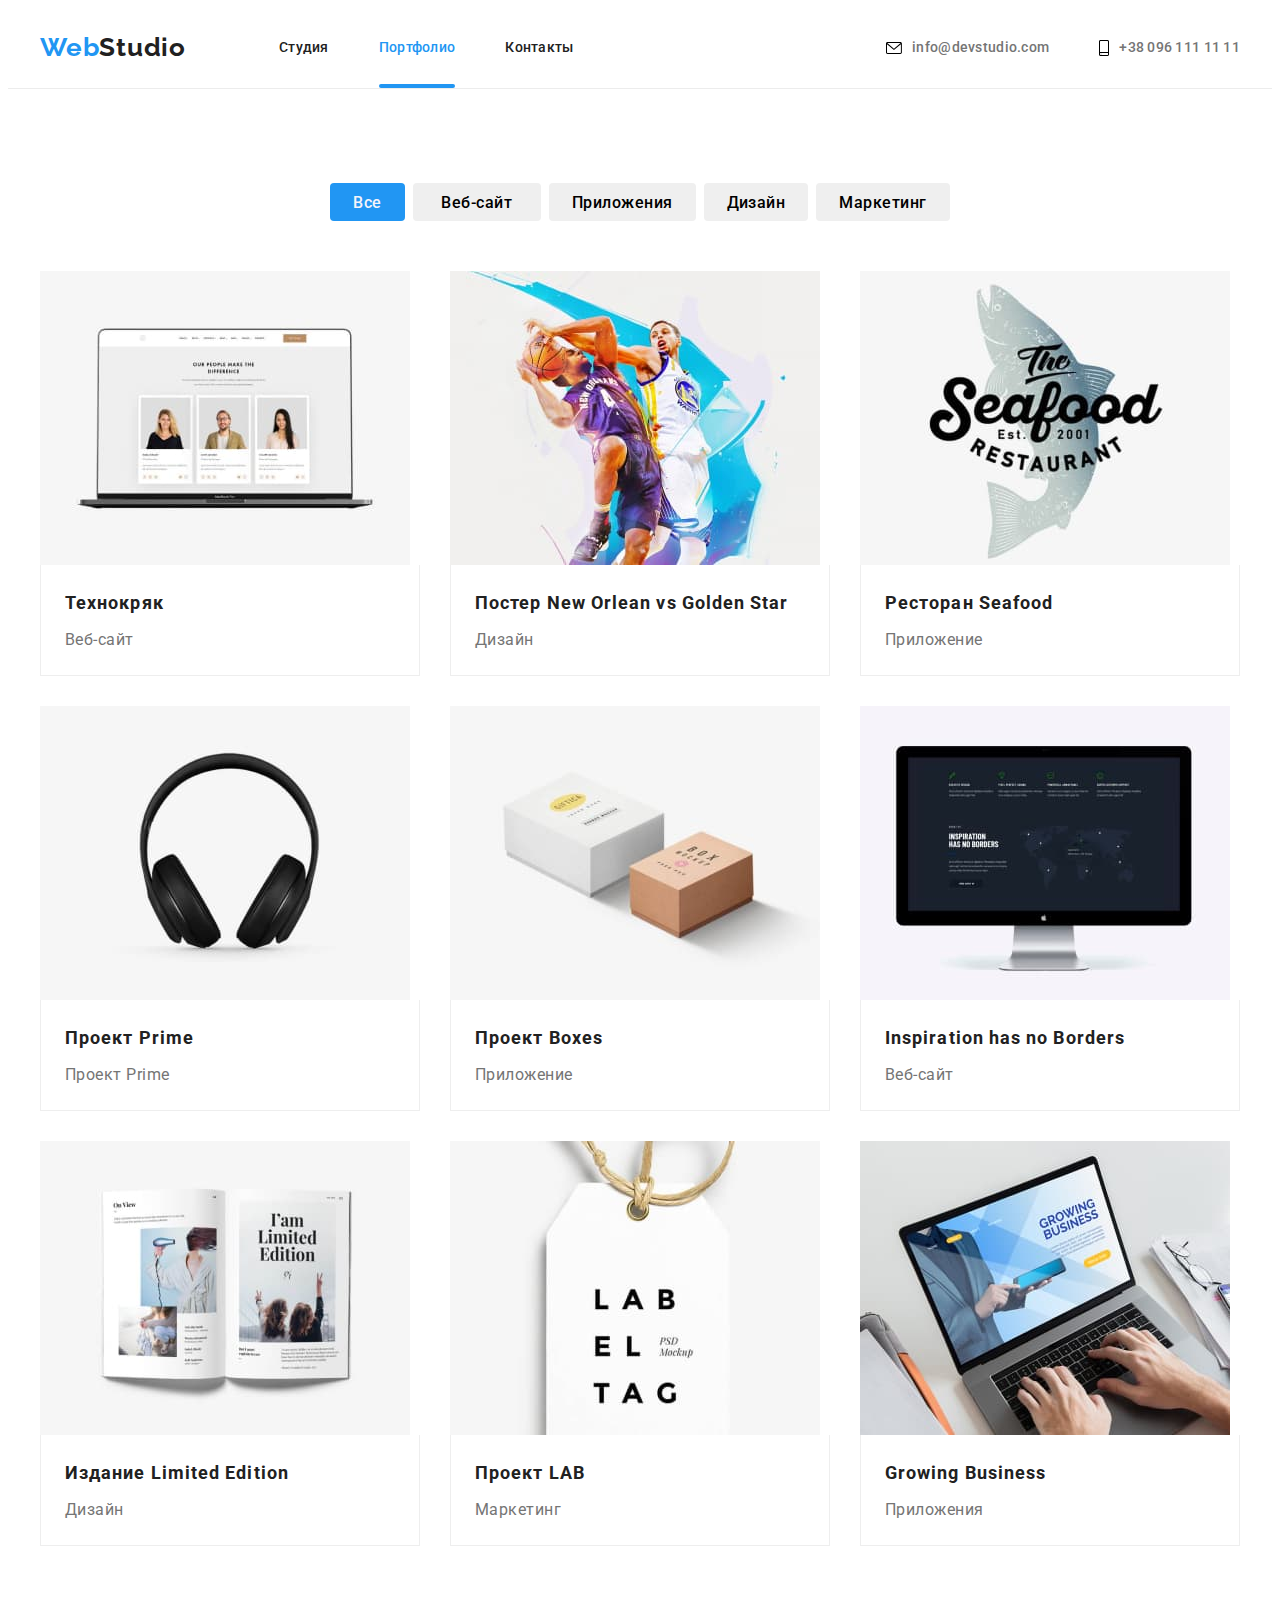
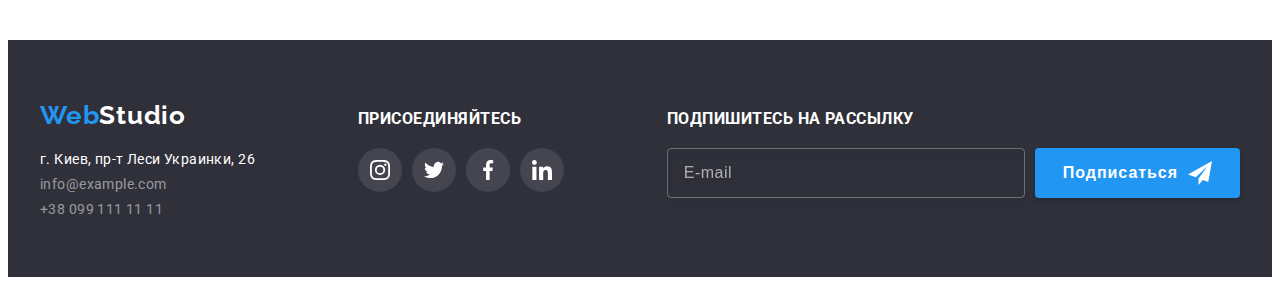
==== commit 8cea70d3: "Update portfolio.html" ====
--- a/portfolio.html
+++ b/portfolio.html
@@ -60,7 +60,7 @@
 
             <!--Portfolio card-->
     
-            <ul class="portfolio list">
+            <ul class="portfolio-card list">
                 
                 <li class="portfolio-card__item"> <a class="portfolio-card__img" href="#">
                     <div class="portfolio-card__thumb">
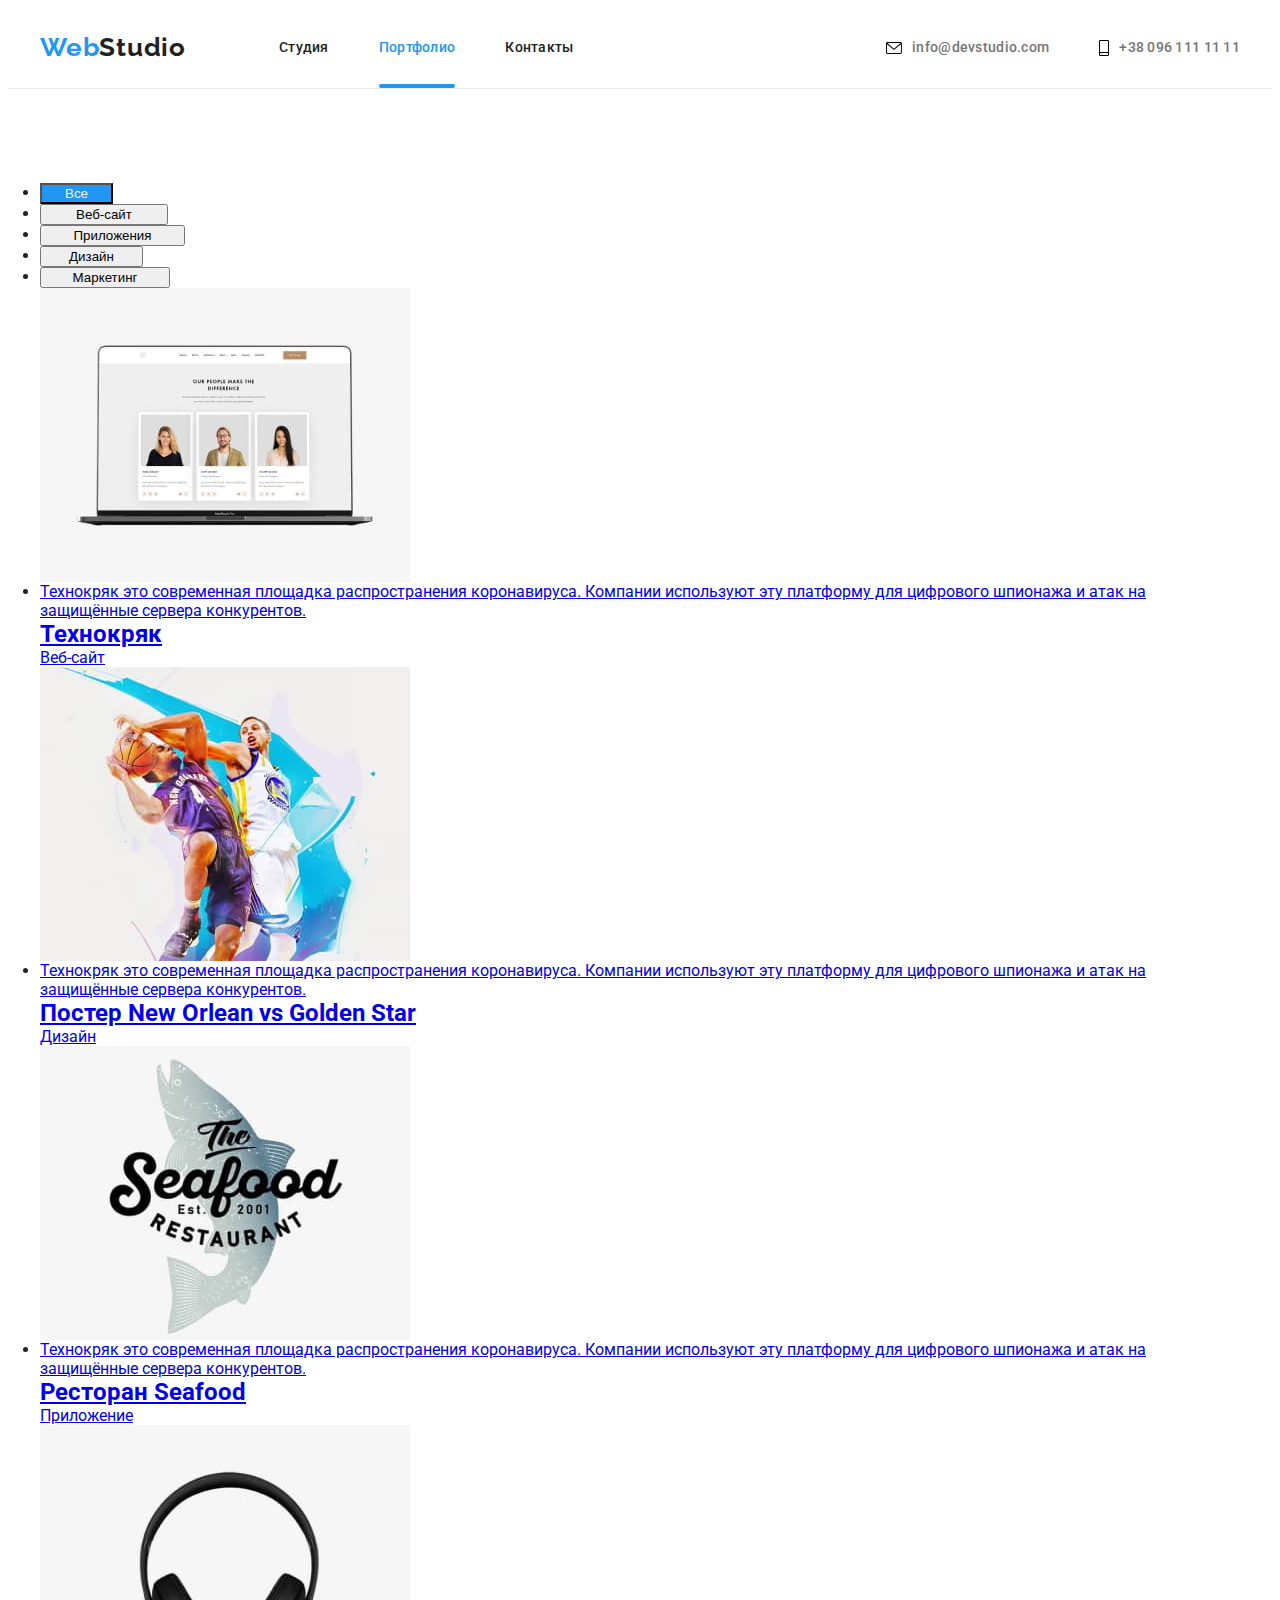
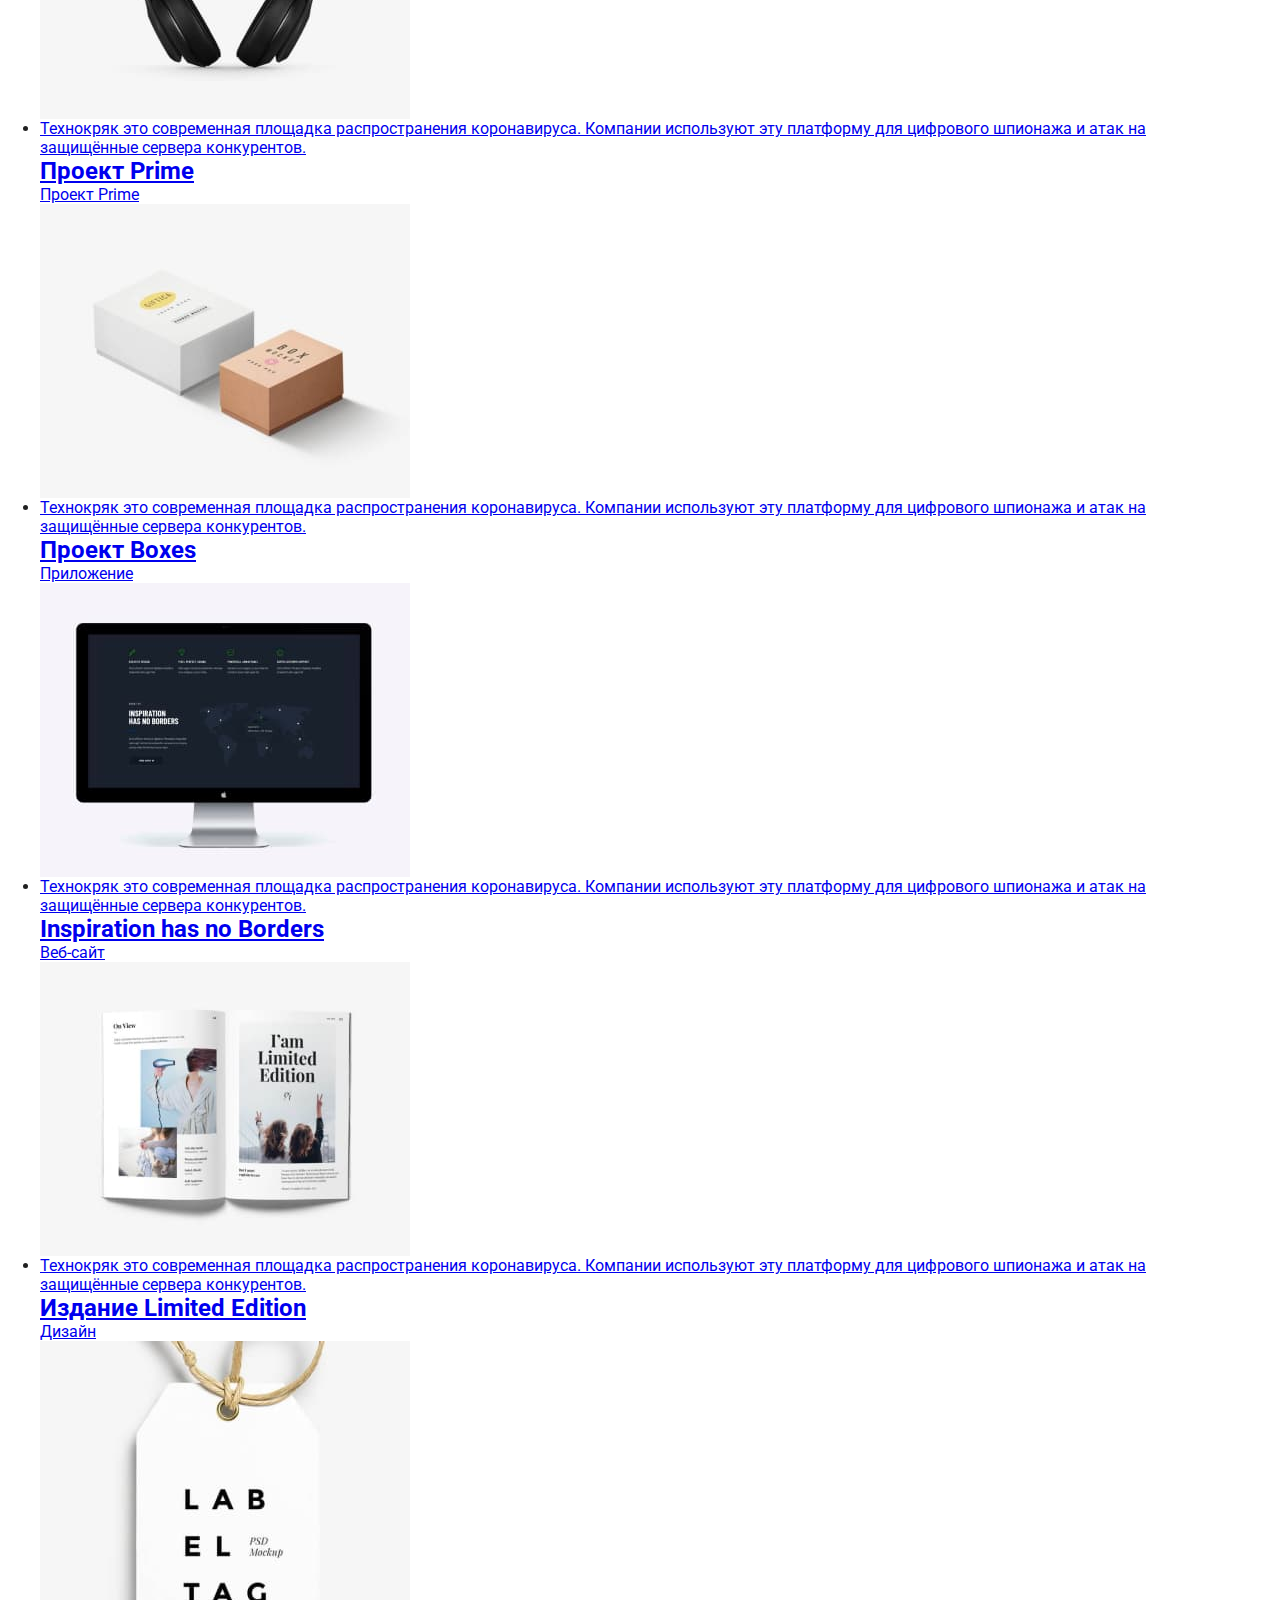
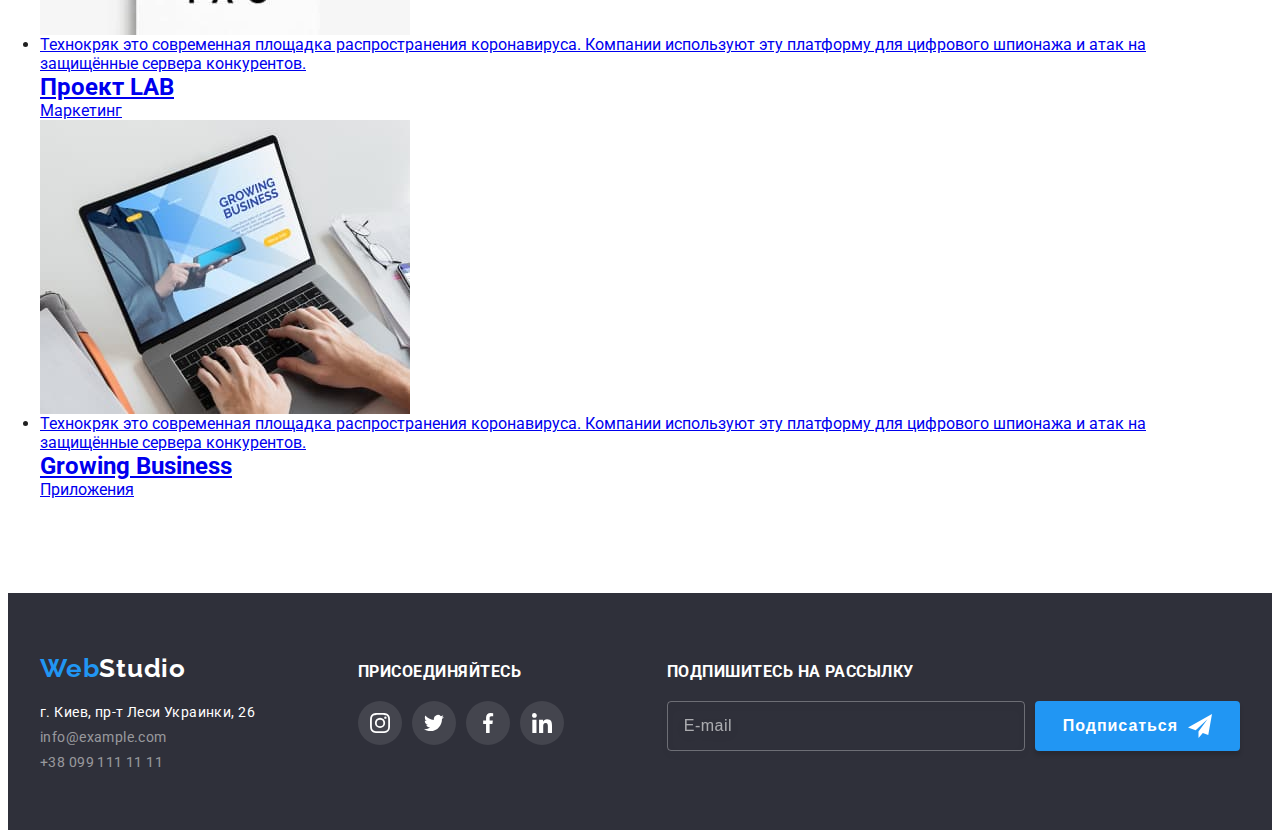
==== commit fbae29f9: "777" ====
--- a/portfolio.html
+++ b/portfolio.html
@@ -50,151 +50,151 @@
         <section class="section section-portfolio">
             <div class="container">
             <h1 hidden>Portfolio</h1>
-            <ul class="section-portfolio__list">
-                <li class="section-portfolio__item"><button class="section-portfolio__btn all acting" type="button">Все</button></li>
-                <li class="section-portfolio__item"><button class="section-portfolio__btn web-site" type="button">Веб-сайт</button></li>
-                <li class="section-portfolio__item"><button class="section-portfolio__btn annexes" type="button">Приложения</button></li>
-                <li class="section-portfolio__item"><button class="section-portfolio__btn design" type="button">Дизайн</button></li>
-                <li class="section-portfolio__item"><button class="section-portfolio__btn marketing" type="button">Маркетинг</button></li>
+            <ul class="portfolio-list-btn">
+                <li class="item"><button class="portfolio-btn all acting" type="button">Все</button></li>
+                <li class="item"><button class="portfolio-btn web-site" type="button">Веб-сайт</button></li>
+                <li class="item"><button class="portfolio-btn annexes" type="button">Приложения</button></li>
+                <li class="item"><button class="portfolio-btn design" type="button">Дизайн</button></li>
+                <li class="item"><button class="portfolio-btn marketing" type="button">Маркетинг</button></li>
             </ul>
 
-            <!--Portfolio card-->
+            <!--List link-->
     
-            <ul class="portfolio-card list">
+            <ul class="portfolio-list">
                 
-                <li class="portfolio-card__item"> <a class="portfolio-card__img" href="#">
-                    <div class="portfolio-card__thumb">
+                <li class="item"> <a class="link-img" href="#">
+                    <div class="thumb">
                     <img src="./images/port1.jpg" alt="Mac Book" width="370" height="294"/>
-                    <p class="portfolio-card__text">
+                    <p class="thumb-text">
                         Технокряк это современная площадка распространения
                         коронавируса. Компании используют эту платформу для
                         цифрового шпионажа и атак на защищённые сервера конкурентов.
                     </p>
                     </div>
-                    <div class="portfolio-card__container">
-                    <h2 class="portfolio-card__heading">Технокряк</h2>
-                    <p class="portfolio-card__name">Веб-сайт</p>
+                    <div class="container-portfolio">
+                    <h2 class="heading-portfolio-list">Технокряк</h2>
+                    <p class="text-list">Веб-сайт</p>
                     </div>
                      </a>
                 </li>
                 
-                <li class="portfolio-card__item"> <a class="portfolio-card__img" href="#">
-                    <div class="portfolio-card__thumb">
+                <li class="item"> <a class="link-img" href="#">
+                    <div class="thumb">
                         <img src="./images/port2.jpg" alt="Баскетбольный матч" width="370" height="294" />
-                        <p class="portfolio-card__text">
-                            Технокряк это современная площадка распространения
-                            коронавируса. Компании используют эту платформу для
-                            цифрового шпионажа и атак на защищённые сервера конкурентов.
-                        </p>
-                    </div>
-                    <div class="portfolio-card__container">
-                    <h2 class="portfolio-card__heading">Постер New Orlean vs Golden Star</h2>
-                    <p class="portfolio-card__name">Дизайн</p>
-                    </div>
-                     </a>
-                </li>
-                <li class="portfolio-card__item"> <a class="portfolio-card__img" href="#">
-                    <div class="portfolio-card__thumb">
+                        <p class="thumb-text">
+                            Технокряк это современная площадка распространения
+                            коронавируса. Компании используют эту платформу для
+                            цифрового шпионажа и атак на защищённые сервера конкурентов.
+                        </p>
+                    </div>
+                    <div class="container-portfolio">
+                    <h2 class="heading-portfolio-list">Постер New Orlean vs Golden Star</h2>
+                    <p class="text-list">Дизайн</p>
+                    </div>
+                     </a>
+                </li>
+                <li class="item"> <a class="link-img" href="#">
+                    <div class="thumb">
                         <img src="./images/port3.jpg" alt="Логотип ресторна морской еды" width="370" height="294"/>
-                        <p class="portfolio-card__text">
-                            Технокряк это современная площадка распространения
-                            коронавируса. Компании используют эту платформу для
-                            цифрового шпионажа и атак на защищённые сервера конкурентов.
-                        </p>
-                    </div>
-                    <div class="portfolio-card__container">
-                    <h2 class="portfolio-card__heading">Ресторан Seafood</h2>
-                    <p class="portfolio-card__name">Приложение</p>
-                    </div>
-                     </a>
-                </li>
-                <li class="portfolio-card__item"> <a class="portfolio-card__img" href="#">
-                    <div class="portfolio-card__thumb">
+                        <p class="thumb-text">
+                            Технокряк это современная площадка распространения
+                            коронавируса. Компании используют эту платформу для
+                            цифрового шпионажа и атак на защищённые сервера конкурентов.
+                        </p>
+                    </div>
+                    <div class="container-portfolio">
+                    <h2 class="heading-portfolio-list">Ресторан Seafood</h2>
+                    <p class="text-list">Приложение</p>
+                    </div>
+                     </a>
+                </li>
+                <li class="item"> <a class="link-img" href="#">
+                    <div class="thumb">
                         <img src="./images/port4.jpg" alt="Наушники" width="370" height="294"/>
-                        <p class="portfolio-card__text">
-                            Технокряк это современная площадка распространения
-                            коронавируса. Компании используют эту платформу для
-                            цифрового шпионажа и атак на защищённые сервера конкурентов.
-                        </p>
-                    </div>
-                    <div class="portfolio-card__container">
-                    <h2 class="portfolio-card__heading">Проект Prime</h2>
-                    <p class="portfolio-card__name">Проект Prime</p>
-                    </div>
-                     </a>
-                </li>
-                <li class="portfolio-card__item"> <a class="portfolio-card__img" href="#">
-                    <div class="portfolio-card__thumb">
+                        <p class="thumb-text">
+                            Технокряк это современная площадка распространения
+                            коронавируса. Компании используют эту платформу для
+                            цифрового шпионажа и атак на защищённые сервера конкурентов.
+                        </p>
+                    </div>
+                    <div class="container-portfolio">
+                    <h2 class="heading-portfolio-list">Проект Prime</h2>
+                    <p class="text-list">Проект Prime</p>
+                    </div>
+                     </a>
+                </li>
+                <li class="item"> <a class="link-img" href="#">
+                    <div class="thumb">
                         <img src="./images/port5.jpg" alt="Две коробки" width="370" height="294" />
-                        <p class="portfolio-card__text">
-                            Технокряк это современная площадка распространения
-                            коронавируса. Компании используют эту платформу для
-                            цифрового шпионажа и атак на защищённые сервера конкурентов.
-                        </p>
-                    </div>
-                    <div class="portfolio-card__container">
-                    <h2 class="portfolio-card__heading">Проект Boxes</h2>
-                    <p class="portfolio-card__name">Приложение</p>
-                    </div>
-                     </a>
-                </li>
-                <li class="portfolio-card__item"> <a class="portfolio-card__img" href="#">
-                    <div class="portfolio-card__thumb">
+                        <p class="thumb-text">
+                            Технокряк это современная площадка распространения
+                            коронавируса. Компании используют эту платформу для
+                            цифрового шпионажа и атак на защищённые сервера конкурентов.
+                        </p>
+                    </div>
+                    <div class="container-portfolio">
+                    <h2 class="heading-portfolio-list">Проект Boxes</h2>
+                    <p class="text-list">Приложение</p>
+                    </div>
+                     </a>
+                </li>
+                <li class="item"> <a class="link-img" href="#">
+                    <div class="thumb">
                         <img src="./images/port6.jpg" alt="IMac" width="370" height="294"/>
-                        <p class="portfolio-card__text">
-                            Технокряк это современная площадка распространения
-                            коронавируса. Компании используют эту платформу для
-                            цифрового шпионажа и атак на защищённые сервера конкурентов.
-                       </p>
-                    </div>
-                    <div class="portfolio-card__container">
-                    <h2 class="portfolio-card__heading">Inspiration has no Borders</h2>
-                    <p class="portfolio-card__name">Веб-сайт</p>
-                    </div>
-                     </a>
-                </li>
-                <li class="portfolio-card__item"> <a class="portfolio-card__img" href="#">
-                    <div class="portfolio-card__thumb">
+                        <p class="thumb-text">
+                            Технокряк это современная площадка распространения
+                            коронавируса. Компании используют эту платформу для
+                            цифрового шпионажа и атак на защищённые сервера конкурентов.
+                       </p>
+                    </div>
+                    <div class="container-portfolio">
+                    <h2 class="heading-portfolio-list">Inspiration has no Borders</h2>
+                    <p class="text-list">Веб-сайт</p>
+                    </div>
+                     </a>
+                </li>
+                <li class="item"> <a class="link-img" href="#">
+                    <div class="thumb">
                         <img src="./images/port7.jpg" alt="Журнал" width="370" height="294"/>
-                        <p class="portfolio-card__text">
-                            Технокряк это современная площадка распространения
-                            коронавируса. Компании используют эту платформу для
-                            цифрового шпионажа и атак на защищённые сервера конкурентов.
-                       </p>
-                    </div>
-                    <div class="portfolio-card__container">
-                    <h2 class="portfolio-card__heading">Издание Limited Edition</h2>
-                    <p class="portfolio-card__name">Дизайн</p>
-                    </div>
-                     </a>
-                </li>
-                <li class="portfolio-card__item"> <a class="portfolio-card__img" href="#">
-                    <div class="portfolio-card__thumb">
+                        <p class="thumb-text">
+                            Технокряк это современная площадка распространения
+                            коронавируса. Компании используют эту платформу для
+                            цифрового шпионажа и атак на защищённые сервера конкурентов.
+                       </p>
+                    </div>
+                    <div class="container-portfolio">
+                    <h2 class="heading-portfolio-list">Издание Limited Edition</h2>
+                    <p class="text-list">Дизайн</p>
+                    </div>
+                     </a>
+                </li>
+                <li class="item"> <a class="link-img" href="#">
+                    <div class="thumb">
                         <img src="./images/port8.jpg" alt="Табличка" width="370" height="294"/>
-                        <p class="portfolio-card__text">
-                            Технокряк это современная площадка распространения
-                            коронавируса. Компании используют эту платформу для
-                            цифрового шпионажа и атак на защищённые сервера конкурентов.
-                       </p>
-                    </div>
-                    <div class="portfolio-card__container">
-                    <h2 class="portfolio-card__heading">Проект LAB</h2>
-                    <p class="portfolio-card__name">Маркетинг</p>
-                    </div>
-                     </a>
-                </li>
-                <li class="portfolio-card__item"> <a class="portfolio-card__img" href="#">
-                    <div class="portfolio-card__thumb">
+                        <p class="thumb-text">
+                            Технокряк это современная площадка распространения
+                            коронавируса. Компании используют эту платформу для
+                            цифрового шпионажа и атак на защищённые сервера конкурентов.
+                       </p>
+                    </div>
+                    <div class="container-portfolio">
+                    <h2 class="heading-portfolio-list">Проект LAB</h2>
+                    <p class="text-list">Маркетинг</p>
+                    </div>
+                     </a>
+                </li>
+                <li class="item"> <a class="link-img" href="#">
+                    <div class="thumb">
                         <img src="./images/port9.jpg" alt="Работа на ноутбуке" width="370" height="294"/>
-                        <p class="portfolio-card__text">
-                            Технокряк это современная площадка распространения
-                            коронавируса. Компании используют эту платформу для
-                            цифрового шпионажа и атак на защищённые сервера конкурентов.
-                       </p>
-                    </div>
-                    <div class="portfolio-card__container">
-                    <h2 class="portfolio-card__heading">Growing Business</h2>
-                    <p class="portfolio-card__name">Приложения</p>
+                        <p class="thumb-text">
+                            Технокряк это современная площадка распространения
+                            коронавируса. Компании используют эту платформу для
+                            цифрового шпионажа и атак на защищённые сервера конкурентов.
+                       </p>
+                    </div>
+                    <div class="container-portfolio">
+                    <h2 class="heading-portfolio-list">Growing Business</h2>
+                    <p class="text-list">Приложения</p>
                     </div>
                      </a>
                 </li>
@@ -202,9 +202,7 @@
             </div>
         </section>
     </main>
-
-    <!--page footer-->
-
+    <!--footer page-->
     <footer class="footer">
         <div class="container">
             <div class="footer__container">
@@ -223,33 +221,33 @@
                     </ul>
                 </address>
             </div>
-            <div class="footer__social">
-                <p class="footer__title">присоединяйтесь</p>
-                    <ul class="footer__list">
-                        <li class="footer__item">
-                            <a class="footer__link" href="#">
-                                <svg class="footer__icon" width="20" height="20">
+            <div class="footer-social">
+                <p class="footer-social__title">присоединяйтесь</p>
+                    <ul class="footer-social__list">
+                        <li class="footer-social__item">
+                            <a class="footer-social__link" href="#">
+                                <svg class="footer-social__icon" width="20" height="20">
                                     <use href="./images/sprite.svg#icon-instagram"></use>
                                 </svg>
                             </a>
                         </li>
-                        <li class="footer__item">
-                            <a class="footer__link" href="#">
-                                <svg class="footer__icon" width="20" height="20">
+                        <li class="footer-social__item">
+                            <a class="footer-social__link" href="#">
+                                <svg class="footer-social__icon" width="20" height="20">
                                     <use href="./images/sprite.svg#icon-twitter"></use>
                                 </svg>
                             </a>
                         </li>
-                        <li class="footer__item">
-                            <a class="footer__link" href="#">
-                                <svg class="footer__icon" width="20" height="20">
+                        <li class="footer-social__item">
+                            <a class="footer-social__link" href="#">
+                                <svg class="footer-social__icon" width="20" height="20">
                                     <use href="./images/sprite.svg#icon-facebook"></use>
                                 </svg>
                             </a>
                         </li>
-                        <li class="social-list-item">
-                            <a class="footer__link" href="#">
-                                <svg class="footer__icon" width="20" height="20">
+                        <li class="footer-social__item">
+                            <a class="footer-social__link" href="#">
+                                <svg class="footer-social__icon" width="20" height="20">
                                     <use href="./images/sprite.svg#icon-linkedin" ></use>
                                 </svg>
                             </a>
@@ -257,7 +255,7 @@
                     </ul>
             </div>
             <div class="footer__submit">
-                <p class="footer__title">Подпишитесь на рассылку</p>
+                <p class="footer-social__title">Подпишитесь на рассылку</p>
                 <form action="#" class="footer__form">
                     <input 
                     type="email"
@@ -274,6 +272,7 @@
             </div>
         </div>
 
+
     </footer>
     
 </body>
--- a/css/main.min.css
+++ b/css/main.min.css
@@ -1 +1 @@
-h1,h2,h3,h4,h5,h6,p{margin:0;padding:0}ul,ol{margin:0;padding:0}img{display:block}.link{text-decoration:none}.list{list-style:none}address{font-style:normal}body{font-family:Roboto,sans-serif;font-style:normal;background-color:#fff;color:#212121}header .container{display:-webkit-box;display:-ms-flexbox;display:flex;-webkit-box-pack:justify;-ms-flex-pack:justify;justify-content:space-between;-webkit-box-align:center;-ms-flex-align:center;align-items:center}.container{margin-left:auto;margin-right:auto;padding-left:15px;padding-right:15px;width:1200px}.line::after{content:"";display:block;position:absolute;bottom:0px;width:100%;height:4px;background:#2196f3;border-radius:2px}.navigation{display:-webkit-box;display:-ms-flexbox;display:flex;-webkit-box-align:center;-ms-flex-align:center;align-items:center}.navigation__logo{padding-top:24px;padding-bottom:25px;font-family:Raleway,sans-serif;font-weight:700;font-size:26px;line-height:1.2;letter-spacing:.03em;color:#212121}.navigation__list{margin-left:93px;display:-webkit-box;display:-ms-flexbox;display:flex;font-weight:500;font-size:14px;line-height:1.14;letter-spacing:.02em}.navigation__list .navigation__item{position:relative;margin-right:50px}.navigation__list .navigation__item:last-child{margin-right:0px}.navigation__link{display:block;padding:32px 0px;color:#212121;-webkit-transition:color 250ms cubic-bezier(0.4, 0, 0.2, 1);transition:color 250ms cubic-bezier(0.4, 0, 0.2, 1)}.navigation__list .navigation__link:hover,.navigation__list .navigation__link:focus{color:#2196f3}.logo-color{color:#2196f3}.contacts{display:-webkit-box;display:-ms-flexbox;display:flex}.contacts__icon{margin-right:10px;-webkit-transition:fill 250ms cubic-bezier(0.4, 0, 0.2, 1);transition:fill 250ms cubic-bezier(0.4, 0, 0.2, 1)}.contacts__link:hover .contacts__icon,.contacts__link:focus .contacts__icon{fill:#2196f3}.contacts .contacts__item{margin-right:50px}.contacts .contacts__item:last-child{margin-right:0px}.contacts__link{display:-webkit-box;display:-ms-flexbox;display:flex;-webkit-box-align:center;-ms-flex-align:center;align-items:center;padding-top:32px;padding-bottom:32px;font-size:14px;line-height:1.14;letter-spacing:.02em;font-weight:500;color:#757575;-webkit-transition:color 250ms cubic-bezier(0.4, 0, 0.2, 1);transition:color 250ms cubic-bezier(0.4, 0, 0.2, 1)}.contacts__link:hover,.contacts__link:focus{color:#2196f3}.contacts .contacts__link:hover,.contacts .contacts__link:focus{color:#2196f3}.section{padding:94px 0px}.section-hero{padding:200px 0px;margin:0px auto;max-width:1600px;height:600px;background-color:#212121;background-image:-webkit-gradient(linear, left top, left bottom, from(rgba(47, 48, 58, 0.4)), to(rgba(47, 48, 58, 0.4))),url(../images/hero.jpg);background-image:linear-gradient(rgba(47, 48, 58, 0.4), rgba(47, 48, 58, 0.4)),url(../images/hero.jpg);background-repeat:no-repeat;background-position:center;background-size:cover}.section-hero .container{display:-webkit-box;display:-ms-flexbox;display:flex;-webkit-box-orient:vertical;-webkit-box-direction:normal;-ms-flex-direction:column;flex-direction:column;-webkit-box-align:center;-ms-flex-align:center;align-items:center}.section-hero__heading{max-width:710px;margin-bottom:30px;font-weight:900;font-size:44px;line-height:1.36;text-align:center;letter-spacing:.06em;text-transform:uppercase;color:#fff}.section-hero__btn{display:inline-block;border:none;min-width:200px;height:50px;border-radius:4px;padding:10px 32px;font-family:Roboto,sans-serif;font-weight:700;font-size:16px;line-height:1.9;-webkit-box-align:center;-ms-flex-align:center;align-items:center;letter-spacing:.06em;background-color:#2196f3;color:#f5f4fa;-webkit-transition:background-color 250ms cubic-bezier(0.4, 0, 0.2, 1);transition:background-color 250ms cubic-bezier(0.4, 0, 0.2, 1)}.section-hero__btn:hover,.section-hero__btn:focus{background-color:#2196f3;cursor:pointer}.backdrop{position:fixed;top:0;left:0;width:100%;height:100%;background:rgba(0,0,0,.2);opacity:1;visibility:visible;-webkit-transition:opacity 250ms cubic-bezier(0.4, 0, 0.2, 1),visibility 250ms cubic-bezier(0.4, 0, 0.2, 1);transition:opacity 250ms cubic-bezier(0.4, 0, 0.2, 1),visibility 250ms cubic-bezier(0.4, 0, 0.2, 1);z-index:1}.backdrop.is-hidden{opacity:0;pointer-events:none;visibility:hidden}.backdrop.is-hidden.modal{-webkit-transform:translate(-50%, -50%) scale(0.5) rotate(-120deg);transform:translate(-50%, -50%) scale(0.5) rotate(-120deg)}.modal{position:absolute;padding:40px;top:50%;left:50%;-webkit-transform:translate(-50%, -50%) scale(1) rotate(0deg);transform:translate(-50%, -50%) scale(1) rotate(0deg);-webkit-transition:-webkit-transform 250ms cubic-bezier(0.4, 0, 0.2, 1);transition:-webkit-transform 250ms cubic-bezier(0.4, 0, 0.2, 1);transition:transform 250ms cubic-bezier(0.4, 0, 0.2, 1);transition:transform 250ms cubic-bezier(0.4, 0, 0.2, 1), -webkit-transform 250ms cubic-bezier(0.4, 0, 0.2, 1);min-width:528px;min-height:580px;background:#fff;-webkit-box-shadow:0px 1px 3px rgba(0,0,0,.12),0px 1px 1px rgba(0,0,0,.14),0px 2px 1px rgba(0,0,0,.2);box-shadow:0px 1px 3px rgba(0,0,0,.12),0px 1px 1px rgba(0,0,0,.14),0px 2px 1px rgba(0,0,0,.2);border-radius:4px}.modal__output{position:absolute;display:-webkit-box;display:-ms-flexbox;display:flex;-webkit-box-align:center;-ms-flex-align:center;align-items:center;width:30px;height:30px;top:8px;right:8px;background:transparent;border:1px solid rgba(0,0,0,.1);border-radius:50%;cursor:pointer}.modal__icon{fill:#000;-webkit-transition:fill 250ms cubic-bezier(0.4, 0, 0.2, 1);transition:fill 250ms cubic-bezier(0.4, 0, 0.2, 1)}.modal__output:hover .modal__icon,.modal__output:focus .modal__icon{fill:#2196f3}.modal__form{display:-webkit-box;display:-ms-flexbox;display:flex;-webkit-box-orient:vertical;-webkit-box-direction:normal;-ms-flex-direction:column;flex-direction:column}.modal__title{margin-bottom:12px;font-weight:700;font-size:20px;line-height:1.15;text-align:center;letter-spacing:.03em;color:#212121}.modal__form-container{display:-webkit-box;display:-ms-flexbox;display:flex;-webkit-box-orient:vertical;-webkit-box-direction:normal;-ms-flex-direction:column;flex-direction:column;position:relative;margin-bottom:10px}.modal__form-textarea{display:-webkit-box;display:-ms-flexbox;display:flex;-webkit-box-orient:vertical;-webkit-box-direction:normal;-ms-flex-direction:column;flex-direction:column;position:relative;margin-bottom:20px}.modal__label{margin-bottom:4px;font-weight:400;font-size:12px;line-height:1.17;letter-spacing:.01em;color:#757575}.modal__input:hover+.modal__form-icon,.modal__input:focus+.modal__form-icon{fill:#2196f3;cursor:pointer}.modal__box{position:relative}.modal__box:hover,.modal__box:focus{fill:#2196f3;cursor:pointer}.modal__input:hover,.modal__input:focus{border-color:#2196f3;cursor:pointer}.modal__input{outline:none;width:100%;border:1px solid rgba(33,33,33,.2);-webkit-box-sizing:border-box;box-sizing:border-box;border-radius:4px;padding-top:11px;padding-bottom:11px;padding-left:42px;-webkit-transition:border-color 250ms cubic-bezier(0.4, 0, 0.2, 1);transition:border-color 250ms cubic-bezier(0.4, 0, 0.2, 1)}.modal__form-icon{position:absolute;top:50%;left:12px;-webkit-transform:translateY(-50%);transform:translateY(-50%);pointer-events:none;-webkit-transition:fill 250ms cubic-bezier(0.4, 0, 0.2, 1);transition:fill 250ms cubic-bezier(0.4, 0, 0.2, 1)}.modal__textarea{outline:none;padding:12px 16px;resize:none;height:120px;border:1px solid rgba(33,33,33,.2);-webkit-box-sizing:border-box;box-sizing:border-box;border-radius:4px;overflow:scroll;-webkit-transition:border-color 250ms cubic-bezier(0.4, 0, 0.2, 1);transition:border-color 250ms cubic-bezier(0.4, 0, 0.2, 1)}.modal__textarea::-webkit-input-placeholder{font-weight:400;font-size:12px;line-height:1.17;letter-spacing:.01em;color:rgba(117,117,117,.5);-webkit-transition:color 250ms cubic-bezier(0.4, 0, 0.2, 1);transition:color 250ms cubic-bezier(0.4, 0, 0.2, 1)}.modal__textarea::-moz-placeholder{font-weight:400;font-size:12px;line-height:1.17;letter-spacing:.01em;color:rgba(117,117,117,.5);-moz-transition:color 250ms cubic-bezier(0.4, 0, 0.2, 1);transition:color 250ms cubic-bezier(0.4, 0, 0.2, 1)}.modal__textarea:-ms-input-placeholder{font-weight:400;font-size:12px;line-height:1.17;letter-spacing:.01em;color:rgba(117,117,117,.5);-ms-transition:color 250ms cubic-bezier(0.4, 0, 0.2, 1);transition:color 250ms cubic-bezier(0.4, 0, 0.2, 1)}.modal__textarea::-ms-input-placeholder{font-weight:400;font-size:12px;line-height:1.17;letter-spacing:.01em;color:rgba(117,117,117,.5);-ms-transition:color 250ms cubic-bezier(0.4, 0, 0.2, 1);transition:color 250ms cubic-bezier(0.4, 0, 0.2, 1)}.modal__textarea::placeholder{font-weight:400;font-size:12px;line-height:1.17;letter-spacing:.01em;color:rgba(117,117,117,.5);-webkit-transition:color 250ms cubic-bezier(0.4, 0, 0.2, 1);transition:color 250ms cubic-bezier(0.4, 0, 0.2, 1)}.modal__textarea:hover,.modal__textarea:focus{border-color:#2196f3;cursor:pointer}.modal__textarea:hover::-webkit-input-placeholder, .modal__textarea:focus::-webkit-input-placeholder{color:#2196f3}.modal__textarea:hover::-moz-placeholder, .modal__textarea:focus::-moz-placeholder{color:#2196f3}.modal__textarea:hover:-ms-input-placeholder, .modal__textarea:focus:-ms-input-placeholder{color:#2196f3}.modal__textarea:hover::-ms-input-placeholder, .modal__textarea:focus::-ms-input-placeholder{color:#2196f3}.modal__textarea:hover::placeholder,.modal__textarea:focus::placeholder{color:#2196f3}.checkbox__container{display:-webkit-box;display:-ms-flexbox;display:flex;-webkit-box-align:center;-ms-flex-align:center;align-items:center;margin-right:auto;margin-bottom:30px;margin-left:auto}.checkbox__label{font-weight:400;font-size:14px;line-height:1.71;letter-spacing:.03em;color:#757575}.checkbox__label:hover{cursor:pointer}.checkbox__label:focus-within .checkbox-input:checked{background-color:#2196f3;background-image:url("/images/icon-check.svg");background-repeat:no-repeat;background-position:50% 50%;background-origin:border-box;border-color:transparent}.checkbox__label:hover .checkbox__icon,.checkbox__label:focus-within .checkbox__icon{border:2px solid #2196f3;cursor:pointer}.checkbox__input{position:absolute;width:1px;height:1px;margin:-1px;border:0;padding:0;clip:rect(0 0 0 0);overflow:hidden}.checkbox__icon{display:inline-block;width:16px;height:15px;margin-right:7px;border:2px solid #000;-webkit-box-sizing:border-box;box-sizing:border-box;border-radius:2px;background-image:none;-webkit-transition:background-color 250ms cubic-bezier(0.4, 0, 0.2, 1),border-color 250ms cubic-bezier(0.4, 0, 0.2, 1),background-image 250ms cubic-bezier(0.4, 0, 0.2, 1);transition:background-color 250ms cubic-bezier(0.4, 0, 0.2, 1),border-color 250ms cubic-bezier(0.4, 0, 0.2, 1),background-image 250ms cubic-bezier(0.4, 0, 0.2, 1)}.checkbox__input:checked+.checkbox__icon{background-color:#2196f3;background-image:url("/images/icon-check.svg");background-repeat:no-repeat;background-position:50% 50%;background-origin:border-box;border-color:transparent}.checkbox__link{color:#2196f3}.submit__btn{min-width:200px;min-height:50px;margin-right:auto;margin-left:auto;padding:10px 52px;background:#2196f3;-webkit-box-shadow:0px 4px 4px rgba(0,0,0,.15);box-shadow:0px 4px 4px rgba(0,0,0,.15);border-radius:4px;border:none;font-weight:700;font-size:16px;line-height:1.87;text-align:center;letter-spacing:.06em;color:#fff;-webkit-transition:background-color 250ms cubic-bezier(0.4, 0, 0.2, 1);transition:background-color 250ms cubic-bezier(0.4, 0, 0.2, 1)}.submit__btn:hover,.submit__btn:focus{background-color:#188ce8;cursor:pointer}.info{display:-webkit-box;display:-ms-flexbox;display:flex}.info .info__item{width:270px;margin-right:30px}.info__icon{display:-webkit-box;display:-ms-flexbox;display:flex;-webkit-box-pack:center;-ms-flex-pack:center;justify-content:center;-webkit-box-align:center;-ms-flex-align:center;align-items:center;height:120px;background:#f5f4fa;border-radius:4px;margin-bottom:30px}.info .info__item:last-child{margin-right:0px}.info__heading{margin-bottom:10px;font-weight:700;font-size:14px;line-height:1.14;letter-spacing:.03em;text-transform:uppercase;color:#212121}.info__text{font-weight:400;font-size:14px;line-height:1.71;letter-spacing:.03em;color:#757575}.section-work{padding-top:0px}.section-work__heading{margin-bottom:50px;font-weight:700;font-size:36px;line-height:1.16;text-align:center;letter-spacing:.03em}.section-work__list{display:-webkit-box;display:-ms-flexbox;display:flex}.section-work__list .section-work__item{position:relative;margin-right:30px}.section-work__list .section-work__item:last-child{margin-right:0px}.section-work__heading-choese{position:absolute;bottom:0px;width:100%;height:70px;display:-webkit-box;display:-ms-flexbox;display:flex;-webkit-box-align:center;-ms-flex-align:center;align-items:center;-webkit-box-pack:center;-ms-flex-pack:center;justify-content:center;font-family:Roboto,sans-serif;font-weight:700;font-size:14px;line-height:1.14;text-align:center;letter-spacing:.03em;text-transform:uppercase;background:rgba(47,48,58,.8);color:#fff}.section-team{background-color:#f5f4fa;text-align:center}.section-team__heading{font-weight:700;font-size:36px;line-height:1.16;letter-spacing:.03em}.section-team__list{display:-webkit-box;display:-ms-flexbox;display:flex;margin-top:50px}.section-team__list .section-team__item{margin-right:30px;-ms-flex-preferred-size:calc(100% / 4);flex-basis:calc(100% / 4)}.section-team__list .section-team__item:last-child{margin-right:0px}.section-team__heading .section-team__heading-name{color:#212121}.section-team__heading-name{font-weight:500;font-size:16px;line-height:1.18;letter-spacing:.03em}.section-team__title{margin-top:10px;font-weight:400;font-size:16px;line-height:1.18;letter-spacing:.03em;color:#757575}.section-team__container{padding:30px 32px;text-align:center;background-color:#fff;-webkit-box-shadow:0px 1px 3px rgba(0,0,0,.12),0px 1px 1px rgba(0,0,0,.14),0px 2px 1px rgba(0,0,0,.2);box-shadow:0px 1px 3px rgba(0,0,0,.12),0px 1px 1px rgba(0,0,0,.14),0px 2px 1px rgba(0,0,0,.2);border-radius:0px 0px 4px 4px}.team{margin-top:16px;display:-webkit-box;display:-ms-flexbox;display:flex;-webkit-box-pack:center;-ms-flex-pack:center;justify-content:center}.team__social-link{display:-webkit-box;display:-ms-flexbox;display:flex;width:44px;height:44px;-webkit-box-align:center;-ms-flex-align:center;align-items:center;-webkit-box-pack:center;-ms-flex-pack:center;justify-content:center;border-radius:50%;-webkit-transition:background-color 250ms cubic-bezier(0.4, 0, 0.2, 1);transition:background-color 250ms cubic-bezier(0.4, 0, 0.2, 1)}.team__social-link:hover,.team__social-link:focus{background-color:#2196f3}.team__social-icon{fill:#afb1b8}.team__social-link:hover .team__social-icon,.team__social-link:focus .team__social-icon{fill:#fff;-webkit-transition:fill 250ms cubic-bezier(0.4, 0, 0.2, 1);transition:fill 250ms cubic-bezier(0.4, 0, 0.2, 1)}.team__social-item{margin-right:10px}.team__social-list .team__social-item:last-child{margin-right:0px}.customer__heading{font-weight:700;font-size:36px;line-height:1.17;text-align:center;letter-spacing:.03em;color:#212121}.customer{display:-webkit-box;display:-ms-flexbox;display:flex;margin-top:50px}.customer__link{display:-webkit-box;display:-ms-flexbox;display:flex;-webkit-box-pack:center;-ms-flex-pack:center;justify-content:center;-webkit-box-align:center;-ms-flex-align:center;align-items:center;width:170px;height:92px;border:1px solid #afb1b8;-webkit-box-sizing:border-box;box-sizing:border-box;border-radius:4px;-webkit-transition:border-color 250ms cubic-bezier(0.4, 0, 0.2, 1);transition:border-color 250ms cubic-bezier(0.4, 0, 0.2, 1)}.customer__item{margin-right:30px}.customer__item:last-child{margin-right:0px}.customer__icon{fill:#afb1b8;-webkit-transition:fill var(--time-hover) cubic-bezier(0.4, 0, 0.2, 1);transition:fill var(--time-hover) cubic-bezier(0.4, 0, 0.2, 1)}.customer__link:hover,.customer__link:focus{border-color:#2196f3}.customer__link:hover .customer__icon,.customer__link:focus .customer__icon{fill:#2196f3}.customer__link:hover .customer__icon,.customer__link:focus .customer__icon{border-color:#2196f3}footer{padding:60px 0px;background-color:#2f303a}.address{font-weight:400;font-size:14px;line-height:1,71;letter-spacing:.03em}.address__map{display:block;text-decoration:none;color:#fff;-webkit-transition:color 250ms cubic-bezier(0.4, 0, 0.2, 1);transition:color 250ms cubic-bezier(0.4, 0, 0.2, 1)}.address__map:hover,.address__map:focus{color:#2196f3}.address__link{display:block;margin-top:9px;text-decoration:none;color:rgba(225,225,225,.6);-webkit-transition:color 250ms cubic-bezier(0.4, 0, 0.2, 1);transition:color 250ms cubic-bezier(0.4, 0, 0.2, 1)}.address__link:hover,.address__link:focus{color:#2196f3}.footer .container{display:-webkit-box;display:-ms-flexbox;display:flex;-webkit-box-align:baseline;-ms-flex-align:baseline;align-items:baseline;-webkit-box-pack:justify;-ms-flex-pack:justify;justify-content:space-between}.footer__logo{display:block;margin-bottom:20px;font-family:Raleway,sans-serif;font-weight:700;font-size:26px;line-height:1.2;letter-spacing:.03em;text-decoration:none;color:#fff}.footer__social{display:-webkit-box;display:-ms-flexbox;display:flex;-webkit-box-orient:vertical;-webkit-box-direction:normal;-ms-flex-direction:column;flex-direction:column}.footer__title{margin-bottom:20px;font-weight:700;line-height:1.14;letter-spacing:.03em;text-transform:uppercase;color:#fff}.footer__list{display:-webkit-box;display:-ms-flexbox;display:flex;-webkit-box-align:start;-ms-flex-align:start;align-items:flex-start;list-style:none}.footer__item:not(:last-child){margin-right:10px}.footer__link{display:-webkit-box;display:-ms-flexbox;display:flex;-webkit-box-pack:center;-ms-flex-pack:center;justify-content:center;-webkit-box-align:center;-ms-flex-align:center;align-items:center;width:44px;height:44px;background:rgba(255,255,255,.1);border-radius:50%;cursor:pointer;-webkit-transition:background-color 250ms cubic-bezier(0.4, 0, 0.2, 1);transition:background-color 250ms cubic-bezier(0.4, 0, 0.2, 1)}.footer__link:hover,.footer__link:focus{background-color:#2196f3}.footer__icon{fill:#fff}.footer__submit{display:-webkit-box;display:-ms-flexbox;display:flex;-webkit-box-orient:vertical;-webkit-box-direction:normal;-ms-flex-direction:column;flex-direction:column}.footer__form{display:-webkit-box;display:-ms-flexbox;display:flex}.footer__input{margin-right:10px;border:1px solid rgba(255,255,255,.3);-webkit-box-sizing:border-box;box-sizing:border-box;-webkit-filter:drop-shadow(0px 4px 4px rgba(0, 0, 0, 0.15));filter:drop-shadow(0px 4px 4px rgba(0, 0, 0, 0.15));border-radius:4px;background-color:inherit;padding-top:15px;padding-bottom:15px;padding-left:16px;width:358px;height:50px;font-weight:400;font-size:16px;line-height:1.25;letter-spacing:.03em;color:#fff}.footer__input::-webkit-input-placeholder{font-weight:400;font-size:16px;line-height:1.25;letter-spacing:.03em;color:rgba(255,255,255,.6)}.footer__input::-moz-placeholder{font-weight:400;font-size:16px;line-height:1.25;letter-spacing:.03em;color:rgba(255,255,255,.6)}.footer__input:-ms-input-placeholder{font-weight:400;font-size:16px;line-height:1.25;letter-spacing:.03em;color:rgba(255,255,255,.6)}.footer__input::-ms-input-placeholder{font-weight:400;font-size:16px;line-height:1.25;letter-spacing:.03em;color:rgba(255,255,255,.6)}.footer__input::placeholder{font-weight:400;font-size:16px;line-height:1.25;letter-spacing:.03em;color:rgba(255,255,255,.6)}.footer__btn{display:-webkit-box;display:-ms-flexbox;display:flex;-webkit-box-align:center;-ms-flex-align:center;align-items:center;min-width:200px;background-color:#2196f3;-webkit-box-shadow:0px 4px 4px rgba(0,0,0,.15);box-shadow:0px 4px 4px rgba(0,0,0,.15);border:none;border-radius:4px;padding:10px 28px;font-weight:700;font-size:16px;line-height:1.87;text-align:center;letter-spacing:.06em;color:#fff;-webkit-transition:background-color 250ms cubic-bezier(0.4, 0, 0.2, 1);transition:background-color 250ms cubic-bezier(0.4, 0, 0.2, 1)}.footer__btn:hover,.footer__btn:focus{background-color:#188ce8;cursor:pointer}.footer__submit-icon{fill:currentColor;margin-left:10px}.section-portfolio{border-top-width:1px;border-top-style:solid;border-top-color:#ececec}.section-portfolio__list{display:-webkit-box;display:-ms-flexbox;display:flex;margin-bottom:50px;-webkit-box-pack:center;-ms-flex-pack:center;justify-content:center;list-style:none;text-decoration:none}.section-portfolio__list .section-portfolio__item{margin-right:8px}.section-portfolio__list .section-portfolio__item:last-child{margin-right:0px}.section-portfolio__btn{font-family:Roboto,sans-serif;font-weight:500;font-size:16px;line-height:1.62;text-align:center;letter-spacing:.03em;cursor:pointer;display:inline-block;border:1px solid transparent;height:38px;border-radius:4px;padding:6px 22px;-webkit-transition:color 250ms cubic-bezier(0.4, 0, 0.2, 1),background-color 250ms cubic-bezier(0.4, 0, 0.2, 1),-webkit-box-shadow 250ms cubic-bezier(0.4, 0, 0.2, 1);transition:color 250ms cubic-bezier(0.4, 0, 0.2, 1),background-color 250ms cubic-bezier(0.4, 0, 0.2, 1),-webkit-box-shadow 250ms cubic-bezier(0.4, 0, 0.2, 1);transition:color 250ms cubic-bezier(0.4, 0, 0.2, 1),background-color 250ms cubic-bezier(0.4, 0, 0.2, 1),box-shadow 250ms cubic-bezier(0.4, 0, 0.2, 1);transition:color 250ms cubic-bezier(0.4, 0, 0.2, 1),background-color 250ms cubic-bezier(0.4, 0, 0.2, 1),box-shadow 250ms cubic-bezier(0.4, 0, 0.2, 1),-webkit-box-shadow 250ms cubic-bezier(0.4, 0, 0.2, 1)}.section-portfolio__btn:hover,.section-portfolio__btn:focus{background-color:#2196f3;color:#f5f4fa;-webkit-box-shadow:0px 3px 1px rgba(0,0,0,.1),0px 1px 2px rgba(0,0,0,.08),0px 2px 2px rgba(0,0,0,.12);box-shadow:0px 3px 1px rgba(0,0,0,.1),0px 1px 2px rgba(0,0,0,.08),0px 2px 2px rgba(0,0,0,.12)}.acting{background-color:#2196f3;color:#f5f4fa}.all{min-width:73px}.web-site{min-width:128px}.annexes{min-width:145px}.design{min-width:103px}.marketing{min-width:130px}.portfolio-card{display:-webkit-box;display:-ms-flexbox;display:flex;-ms-flex-wrap:wrap;flex-wrap:wrap;margin-top:-30px;margin-left:-30px}.portfolio-card .portfolio-card__item{-ms-flex-preferred-size:calc(100% / 3 - 30px);flex-basis:calc(100% / 3 - 30px);margin-top:30px;margin-left:30px;-webkit-transition:-webkit-box-shadow 250ms cubic-bezier(0.4, 0, 0.2, 1);transition:-webkit-box-shadow 250ms cubic-bezier(0.4, 0, 0.2, 1);transition:box-shadow 250ms cubic-bezier(0.4, 0, 0.2, 1);transition:box-shadow 250ms cubic-bezier(0.4, 0, 0.2, 1), -webkit-box-shadow 250ms cubic-bezier(0.4, 0, 0.2, 1)}.portfolio-card__list .portfolio-card__item:hover{-webkit-box-shadow:0px 1px 1px rgba(0,0,0,.12),0px 4px 4px rgba(0,0,0,.06),1px 4px 6px rgba(0,0,0,.16);box-shadow:0px 1px 1px rgba(0,0,0,.12),0px 4px 4px rgba(0,0,0,.06),1px 4px 6px rgba(0,0,0,.16)}.portfolio-card__list .portfolio-card__img:focus{display:block;-webkit-box-shadow:0px 1px 1px rgba(0,0,0,.12),0px 4px 4px rgba(0,0,0,.06),1px 4px 6px rgba(0,0,0,.16);box-shadow:0px 1px 1px rgba(0,0,0,.12),0px 4px 4px rgba(0,0,0,.06),1px 4px 6px rgba(0,0,0,.16)}.portfolio-card__img{text-decoration:none;color:#212121;-webkit-transition:color 250ms cubic-bezier(0.4, 0, 0.2, 1);transition:color 250ms cubic-bezier(0.4, 0, 0.2, 1)}.portfolio-card__img:hover,.portfolio-card__img:focus{color:#2196f3}.portfolio-card__heading{font-weight:700;font-size:18px;line-height:2;letter-spacing:.06em}.portfolio-card__name{margin-top:4px;font-weight:400;font-size:16px;line-height:1.87;letter-spacing:.03em;color:#757575}.portfolio-card__container{padding:20px 24px;border:1px solid #eee;border-top:0}.portfolio-card__thumb{overflow:hidden;position:relative}.portfolio-card__text{overflow:hidden;position:absolute;padding:63px 24px;bottom:0;width:100%;height:100%;font-family:Roboto,sans-serif;font-weight:400;font-size:18px;line-height:1.56;letter-spacing:.03em;background:rgba(33,150,243,.9);color:#fff;-webkit-transform:translateY(101%);transform:translateY(101%);-webkit-transition:-webkit-transform 250ms cubic-bezier(0.4, 0, 0.2, 1);transition:-webkit-transform 250ms cubic-bezier(0.4, 0, 0.2, 1);transition:transform 250ms cubic-bezier(0.4, 0, 0.2, 1);transition:transform 250ms cubic-bezier(0.4, 0, 0.2, 1), -webkit-transform 250ms cubic-bezier(0.4, 0, 0.2, 1)}.portfolio-card__img:hover .portfolio-card__text,.portfolio-card__img:focus .portfolio-card__text{-webkit-transform:translateY(0);transform:translateY(0)}/*# sourceMappingURL=main.min.css.map */+h1,h2,h3,h4,h5,h6,p{margin:0;padding:0}ul,ol{margin:0;padding:0}img{display:block}.link{text-decoration:none}.list{list-style:none}address{font-style:normal}body{font-family:Roboto,sans-serif;font-style:normal;background-color:#fff;color:#212121}header .container{display:-webkit-box;display:-ms-flexbox;display:flex;-webkit-box-pack:justify;-ms-flex-pack:justify;justify-content:space-between;-webkit-box-align:center;-ms-flex-align:center;align-items:center}.container{margin-left:auto;margin-right:auto;padding-left:15px;padding-right:15px;width:1200px}.line::after{content:"";display:block;position:absolute;bottom:0px;width:100%;height:4px;background:#2196f3;border-radius:2px}.navigation{display:-webkit-box;display:-ms-flexbox;display:flex;-webkit-box-align:center;-ms-flex-align:center;align-items:center}.navigation__logo{padding-top:24px;padding-bottom:25px;font-family:Raleway,sans-serif;font-weight:700;font-size:26px;line-height:1.2;letter-spacing:.03em;color:#212121}.navigation__list{margin-left:93px;display:-webkit-box;display:-ms-flexbox;display:flex;font-weight:500;font-size:14px;line-height:1.14;letter-spacing:.02em}.navigation__list .navigation__item{position:relative;margin-right:50px}.navigation__list .navigation__item:last-child{margin-right:0px}.navigation__link{display:block;padding:32px 0px;color:#212121;-webkit-transition:color 250ms cubic-bezier(0.4, 0, 0.2, 1);transition:color 250ms cubic-bezier(0.4, 0, 0.2, 1)}.navigation__list .navigation__link:hover,.navigation__list .navigation__link:focus{color:#2196f3}.logo-color{color:#2196f3}.contacts{display:-webkit-box;display:-ms-flexbox;display:flex}.contacts__icon{margin-right:10px;-webkit-transition:fill 250ms cubic-bezier(0.4, 0, 0.2, 1);transition:fill 250ms cubic-bezier(0.4, 0, 0.2, 1)}.contacts__link:hover .contacts__icon,.contacts__link:focus .contacts__icon{fill:#2196f3}.contacts .contacts__item{margin-right:50px}.contacts .contacts__item:last-child{margin-right:0px}.contacts__link{display:-webkit-box;display:-ms-flexbox;display:flex;-webkit-box-align:center;-ms-flex-align:center;align-items:center;padding-top:32px;padding-bottom:32px;font-size:14px;line-height:1.14;letter-spacing:.02em;font-weight:500;color:#757575;-webkit-transition:color 250ms cubic-bezier(0.4, 0, 0.2, 1);transition:color 250ms cubic-bezier(0.4, 0, 0.2, 1)}.contacts__link:hover,.contacts__link:focus{color:#2196f3}.contacts .contacts__link:hover,.contacts .contacts__link:focus{color:#2196f3}.section{padding:94px 0px}.section-hero{padding:200px 0px;margin:0px auto;max-width:1600px;height:600px;background-color:#212121;background-image:-webkit-gradient(linear, left top, left bottom, from(rgba(47, 48, 58, 0.4)), to(rgba(47, 48, 58, 0.4))),url(../images/hero.jpg);background-image:linear-gradient(rgba(47, 48, 58, 0.4), rgba(47, 48, 58, 0.4)),url(../images/hero.jpg);background-repeat:no-repeat;background-position:center;background-size:cover}.section-hero .container{display:-webkit-box;display:-ms-flexbox;display:flex;-webkit-box-orient:vertical;-webkit-box-direction:normal;-ms-flex-direction:column;flex-direction:column;-webkit-box-align:center;-ms-flex-align:center;align-items:center}.section-hero__heading{max-width:710px;margin-bottom:30px;font-weight:900;font-size:44px;line-height:1.36;text-align:center;letter-spacing:.06em;text-transform:uppercase;color:#fff}.section-hero__btn{display:inline-block;border:none;min-width:200px;height:50px;border-radius:4px;padding:10px 32px;font-family:Roboto,sans-serif;font-weight:700;font-size:16px;line-height:1.9;-webkit-box-align:center;-ms-flex-align:center;align-items:center;letter-spacing:.06em;background-color:#2196f3;color:#f5f4fa;-webkit-transition:background-color 250ms cubic-bezier(0.4, 0, 0.2, 1);transition:background-color 250ms cubic-bezier(0.4, 0, 0.2, 1)}.section-hero__btn:hover,.section-hero__btn:focus{background-color:#2196f3;cursor:pointer}.backdrop{position:fixed;top:0;left:0;width:100%;height:100%;background:rgba(0,0,0,.2);opacity:1;visibility:visible;-webkit-transition:opacity 250ms cubic-bezier(0.4, 0, 0.2, 1),visibility 250ms cubic-bezier(0.4, 0, 0.2, 1);transition:opacity 250ms cubic-bezier(0.4, 0, 0.2, 1),visibility 250ms cubic-bezier(0.4, 0, 0.2, 1);z-index:1}.backdrop.is-hidden{opacity:0;pointer-events:none;visibility:hidden}.backdrop.is-hidden.modal{-webkit-transform:translate(-50%, -50%) scale(0.5) rotate(-120deg);transform:translate(-50%, -50%) scale(0.5) rotate(-120deg)}.modal{position:absolute;padding:40px;top:50%;left:50%;-webkit-transform:translate(-50%, -50%) scale(1) rotate(0deg);transform:translate(-50%, -50%) scale(1) rotate(0deg);-webkit-transition:-webkit-transform 250ms cubic-bezier(0.4, 0, 0.2, 1);transition:-webkit-transform 250ms cubic-bezier(0.4, 0, 0.2, 1);transition:transform 250ms cubic-bezier(0.4, 0, 0.2, 1);transition:transform 250ms cubic-bezier(0.4, 0, 0.2, 1), -webkit-transform 250ms cubic-bezier(0.4, 0, 0.2, 1);min-width:528px;min-height:580px;background:#fff;-webkit-box-shadow:0px 1px 3px rgba(0,0,0,.12),0px 1px 1px rgba(0,0,0,.14),0px 2px 1px rgba(0,0,0,.2);box-shadow:0px 1px 3px rgba(0,0,0,.12),0px 1px 1px rgba(0,0,0,.14),0px 2px 1px rgba(0,0,0,.2);border-radius:4px}.modal__output{position:absolute;display:-webkit-box;display:-ms-flexbox;display:flex;-webkit-box-align:center;-ms-flex-align:center;align-items:center;width:30px;height:30px;top:8px;right:8px;background:transparent;border:1px solid rgba(0,0,0,.1);border-radius:50%;cursor:pointer}.modal__icon{fill:#000;-webkit-transition:fill 250ms cubic-bezier(0.4, 0, 0.2, 1);transition:fill 250ms cubic-bezier(0.4, 0, 0.2, 1)}.modal__output:hover .modal__icon,.modal__output:focus .modal__icon{fill:#2196f3}.modal__form{display:-webkit-box;display:-ms-flexbox;display:flex;-webkit-box-orient:vertical;-webkit-box-direction:normal;-ms-flex-direction:column;flex-direction:column}.modal__title{margin-bottom:12px;font-weight:700;font-size:20px;line-height:1.15;text-align:center;letter-spacing:.03em;color:#212121}.modal__form-container{display:-webkit-box;display:-ms-flexbox;display:flex;-webkit-box-orient:vertical;-webkit-box-direction:normal;-ms-flex-direction:column;flex-direction:column;position:relative;margin-bottom:10px}.modal__form-textarea{display:-webkit-box;display:-ms-flexbox;display:flex;-webkit-box-orient:vertical;-webkit-box-direction:normal;-ms-flex-direction:column;flex-direction:column;position:relative;margin-bottom:20px}.modal__label{margin-bottom:4px;font-weight:400;font-size:12px;line-height:1.17;letter-spacing:.01em;color:#757575}.modal__input:hover+.modal__form-icon,.modal__input:focus+.modal__form-icon{fill:#2196f3;cursor:pointer}.modal__box{position:relative}.modal__box:hover,.modal__box:focus{fill:#2196f3;cursor:pointer}.modal__input:hover,.modal__input:focus{border-color:#2196f3;cursor:pointer}.modal__input{outline:none;width:100%;border:1px solid rgba(33,33,33,.2);-webkit-box-sizing:border-box;box-sizing:border-box;border-radius:4px;padding-top:11px;padding-bottom:11px;padding-left:42px;-webkit-transition:border-color 250ms cubic-bezier(0.4, 0, 0.2, 1);transition:border-color 250ms cubic-bezier(0.4, 0, 0.2, 1)}.modal__form-icon{position:absolute;top:50%;left:12px;-webkit-transform:translateY(-50%);transform:translateY(-50%);pointer-events:none;-webkit-transition:fill 250ms cubic-bezier(0.4, 0, 0.2, 1);transition:fill 250ms cubic-bezier(0.4, 0, 0.2, 1)}.modal__textarea{outline:none;padding:12px 16px;resize:none;height:120px;border:1px solid rgba(33,33,33,.2);-webkit-box-sizing:border-box;box-sizing:border-box;border-radius:4px;overflow:scroll;-webkit-transition:border-color 250ms cubic-bezier(0.4, 0, 0.2, 1);transition:border-color 250ms cubic-bezier(0.4, 0, 0.2, 1)}.modal__textarea::-webkit-input-placeholder{font-weight:400;font-size:12px;line-height:1.17;letter-spacing:.01em;color:rgba(117,117,117,.5);-webkit-transition:color 250ms cubic-bezier(0.4, 0, 0.2, 1);transition:color 250ms cubic-bezier(0.4, 0, 0.2, 1)}.modal__textarea::-moz-placeholder{font-weight:400;font-size:12px;line-height:1.17;letter-spacing:.01em;color:rgba(117,117,117,.5);-moz-transition:color 250ms cubic-bezier(0.4, 0, 0.2, 1);transition:color 250ms cubic-bezier(0.4, 0, 0.2, 1)}.modal__textarea:-ms-input-placeholder{font-weight:400;font-size:12px;line-height:1.17;letter-spacing:.01em;color:rgba(117,117,117,.5);-ms-transition:color 250ms cubic-bezier(0.4, 0, 0.2, 1);transition:color 250ms cubic-bezier(0.4, 0, 0.2, 1)}.modal__textarea::-ms-input-placeholder{font-weight:400;font-size:12px;line-height:1.17;letter-spacing:.01em;color:rgba(117,117,117,.5);-ms-transition:color 250ms cubic-bezier(0.4, 0, 0.2, 1);transition:color 250ms cubic-bezier(0.4, 0, 0.2, 1)}.modal__textarea::placeholder{font-weight:400;font-size:12px;line-height:1.17;letter-spacing:.01em;color:rgba(117,117,117,.5);-webkit-transition:color 250ms cubic-bezier(0.4, 0, 0.2, 1);transition:color 250ms cubic-bezier(0.4, 0, 0.2, 1)}.modal__textarea:hover,.modal__textarea:focus{border-color:#2196f3;cursor:pointer}.modal__textarea:hover::-webkit-input-placeholder, .modal__textarea:focus::-webkit-input-placeholder{color:#2196f3}.modal__textarea:hover::-moz-placeholder, .modal__textarea:focus::-moz-placeholder{color:#2196f3}.modal__textarea:hover:-ms-input-placeholder, .modal__textarea:focus:-ms-input-placeholder{color:#2196f3}.modal__textarea:hover::-ms-input-placeholder, .modal__textarea:focus::-ms-input-placeholder{color:#2196f3}.modal__textarea:hover::placeholder,.modal__textarea:focus::placeholder{color:#2196f3}.checkbox__container{display:-webkit-box;display:-ms-flexbox;display:flex;-webkit-box-align:center;-ms-flex-align:center;align-items:center;margin-right:auto;margin-bottom:30px;margin-left:auto}.checkbox__label{font-weight:400;font-size:14px;line-height:1.71;letter-spacing:.03em;color:#757575}.checkbox__label:hover{cursor:pointer}.checkbox__label:focus-within .checkbox-input:checked{background-color:#2196f3;background-image:url("/images/icon-check.svg");background-repeat:no-repeat;background-position:50% 50%;background-origin:border-box;border-color:transparent}.checkbox__label:hover .checkbox__icon,.checkbox__label:focus-within .checkbox__icon{border:2px solid #2196f3;cursor:pointer}.checkbox__input{position:absolute;width:1px;height:1px;margin:-1px;border:0;padding:0;clip:rect(0 0 0 0);overflow:hidden}.checkbox__icon{display:inline-block;width:16px;height:15px;margin-right:7px;border:2px solid #000;-webkit-box-sizing:border-box;box-sizing:border-box;border-radius:2px;background-image:none;-webkit-transition:background-color 250ms cubic-bezier(0.4, 0, 0.2, 1),border-color 250ms cubic-bezier(0.4, 0, 0.2, 1),background-image 250ms cubic-bezier(0.4, 0, 0.2, 1);transition:background-color 250ms cubic-bezier(0.4, 0, 0.2, 1),border-color 250ms cubic-bezier(0.4, 0, 0.2, 1),background-image 250ms cubic-bezier(0.4, 0, 0.2, 1)}.checkbox__input:checked+.checkbox__icon{background-color:#2196f3;background-image:url("/images/icon-check.svg");background-repeat:no-repeat;background-position:50% 50%;background-origin:border-box;border-color:transparent}.checkbox__link{color:#2196f3}.submit__btn{min-width:200px;min-height:50px;margin-right:auto;margin-left:auto;padding:10px 52px;background:#2196f3;-webkit-box-shadow:0px 4px 4px rgba(0,0,0,.15);box-shadow:0px 4px 4px rgba(0,0,0,.15);border-radius:4px;border:none;font-weight:700;font-size:16px;line-height:1.87;text-align:center;letter-spacing:.06em;color:#fff;-webkit-transition:background-color 250ms cubic-bezier(0.4, 0, 0.2, 1);transition:background-color 250ms cubic-bezier(0.4, 0, 0.2, 1)}.submit__btn:hover,.submit__btn:focus{background-color:#188ce8;cursor:pointer}.info{display:-webkit-box;display:-ms-flexbox;display:flex}.info .info__item{width:270px;margin-right:30px}.info__icon{display:-webkit-box;display:-ms-flexbox;display:flex;-webkit-box-pack:center;-ms-flex-pack:center;justify-content:center;-webkit-box-align:center;-ms-flex-align:center;align-items:center;height:120px;background:#f5f4fa;border-radius:4px;margin-bottom:30px}.info .info__item:last-child{margin-right:0px}.info__heading{margin-bottom:10px;font-weight:700;font-size:14px;line-height:1.14;letter-spacing:.03em;text-transform:uppercase;color:#212121}.info__text{font-weight:400;font-size:14px;line-height:1.71;letter-spacing:.03em;color:#757575}.section-work{padding-top:0px}.section-work__heading{margin-bottom:50px;font-weight:700;font-size:36px;line-height:1.16;text-align:center;letter-spacing:.03em}.section-work__list{display:-webkit-box;display:-ms-flexbox;display:flex}.section-work__list .section-work__item{position:relative;margin-right:30px}.section-work__list .section-work__item:last-child{margin-right:0px}.section-work__heading-choese{position:absolute;bottom:0px;width:100%;height:70px;display:-webkit-box;display:-ms-flexbox;display:flex;-webkit-box-align:center;-ms-flex-align:center;align-items:center;-webkit-box-pack:center;-ms-flex-pack:center;justify-content:center;font-family:Roboto,sans-serif;font-weight:700;font-size:14px;line-height:1.14;text-align:center;letter-spacing:.03em;text-transform:uppercase;background:rgba(47,48,58,.8);color:#fff}.section-team{background-color:#f5f4fa;text-align:center}.section-team__heading{font-weight:700;font-size:36px;line-height:1.16;letter-spacing:.03em}.section-team__list{display:-webkit-box;display:-ms-flexbox;display:flex;margin-top:50px}.section-team__list .section-team__item{margin-right:30px;-ms-flex-preferred-size:calc(100% / 4);flex-basis:calc(100% / 4)}.section-team__list .section-team__item:last-child{margin-right:0px}.section-team__heading .section-team__heading-name{color:#212121}.section-team__heading-name{font-weight:500;font-size:16px;line-height:1.18;letter-spacing:.03em}.section-team__title{margin-top:10px;font-weight:400;font-size:16px;line-height:1.18;letter-spacing:.03em;color:#757575}.section-team__container{padding:30px 32px;text-align:center;background-color:#fff;-webkit-box-shadow:0px 1px 3px rgba(0,0,0,.12),0px 1px 1px rgba(0,0,0,.14),0px 2px 1px rgba(0,0,0,.2);box-shadow:0px 1px 3px rgba(0,0,0,.12),0px 1px 1px rgba(0,0,0,.14),0px 2px 1px rgba(0,0,0,.2);border-radius:0px 0px 4px 4px}.team{margin-top:16px;display:-webkit-box;display:-ms-flexbox;display:flex;-webkit-box-pack:center;-ms-flex-pack:center;justify-content:center}.team__social-link{display:-webkit-box;display:-ms-flexbox;display:flex;width:44px;height:44px;-webkit-box-align:center;-ms-flex-align:center;align-items:center;-webkit-box-pack:center;-ms-flex-pack:center;justify-content:center;border-radius:50%;-webkit-transition:background-color 250ms cubic-bezier(0.4, 0, 0.2, 1);transition:background-color 250ms cubic-bezier(0.4, 0, 0.2, 1)}.team__social-link:hover,.team__social-link:focus{background-color:#2196f3}.team__social-icon{fill:#afb1b8}.team__social-link:hover .team__social-icon,.team__social-link:focus .team__social-icon{fill:#fff;-webkit-transition:fill 250ms cubic-bezier(0.4, 0, 0.2, 1);transition:fill 250ms cubic-bezier(0.4, 0, 0.2, 1)}.team__social-item{margin-right:10px}.team__social-list .team__social-item:last-child{margin-right:0px}.customer__heading{font-weight:700;font-size:36px;line-height:1.17;text-align:center;letter-spacing:.03em;color:#212121}.customer{display:-webkit-box;display:-ms-flexbox;display:flex;margin-top:50px}.customer__link{display:-webkit-box;display:-ms-flexbox;display:flex;-webkit-box-pack:center;-ms-flex-pack:center;justify-content:center;-webkit-box-align:center;-ms-flex-align:center;align-items:center;width:170px;height:92px;border:1px solid #afb1b8;-webkit-box-sizing:border-box;box-sizing:border-box;border-radius:4px;-webkit-transition:border-color 250ms cubic-bezier(0.4, 0, 0.2, 1);transition:border-color 250ms cubic-bezier(0.4, 0, 0.2, 1)}.customer__item{margin-right:30px}.customer__item:last-child{margin-right:0px}.customer__icon{fill:#afb1b8;-webkit-transition:fill var(--time-hover) cubic-bezier(0.4, 0, 0.2, 1);transition:fill var(--time-hover) cubic-bezier(0.4, 0, 0.2, 1)}.customer__link:hover,.customer__link:focus{border-color:#2196f3}.customer__link:hover .customer__icon,.customer__link:focus .customer__icon{fill:#2196f3}.customer__link:hover .customer__icon,.customer__link:focus .customer__icon{border-color:#2196f3}footer{padding:60px 0px;background-color:#2f303a}.address{font-weight:400;font-size:14px;line-height:1,71;letter-spacing:.03em}.address__map{display:block;text-decoration:none;color:#fff;-webkit-transition:color 250ms cubic-bezier(0.4, 0, 0.2, 1);transition:color 250ms cubic-bezier(0.4, 0, 0.2, 1)}.address__map:hover,.address__map:focus{color:#2196f3}.address__link{display:block;margin-top:9px;text-decoration:none;color:rgba(225,225,225,.6);-webkit-transition:color 250ms cubic-bezier(0.4, 0, 0.2, 1);transition:color 250ms cubic-bezier(0.4, 0, 0.2, 1)}.address__link:hover,.address__link:focus{color:#2196f3}.footer .container{display:-webkit-box;display:-ms-flexbox;display:flex;-webkit-box-align:baseline;-ms-flex-align:baseline;align-items:baseline;-webkit-box-pack:justify;-ms-flex-pack:justify;justify-content:space-between}.footer__logo{display:block;margin-bottom:20px;font-family:Raleway,sans-serif;font-weight:700;font-size:26px;line-height:1.2;letter-spacing:.03em;text-decoration:none;color:#fff}.footer-social{display:-webkit-box;display:-ms-flexbox;display:flex;-webkit-box-orient:vertical;-webkit-box-direction:normal;-ms-flex-direction:column;flex-direction:column}.footer-social__title{margin-bottom:20px;font-weight:700;line-height:1.14;letter-spacing:.03em;text-transform:uppercase;color:#fff}.footer-social__list{display:-webkit-box;display:-ms-flexbox;display:flex;-webkit-box-align:start;-ms-flex-align:start;align-items:flex-start;list-style:none}.footer-social__item:not(:last-child){margin-right:10px}.footer-social__link{display:-webkit-box;display:-ms-flexbox;display:flex;-webkit-box-pack:center;-ms-flex-pack:center;justify-content:center;-webkit-box-align:center;-ms-flex-align:center;align-items:center;width:44px;height:44px;background:rgba(255,255,255,.1);border-radius:50%;cursor:pointer;-webkit-transition:background-color 250ms cubic-bezier(0.4, 0, 0.2, 1);transition:background-color 250ms cubic-bezier(0.4, 0, 0.2, 1)}.footer-social__link:hover,.footer-social__link:focus{background-color:#2196f3}.footer-social__icon{fill:#fff}.footer__submit{display:-webkit-box;display:-ms-flexbox;display:flex;-webkit-box-orient:vertical;-webkit-box-direction:normal;-ms-flex-direction:column;flex-direction:column}.footer__form{display:-webkit-box;display:-ms-flexbox;display:flex}.footer__input{margin-right:10px;border:1px solid rgba(255,255,255,.3);-webkit-box-sizing:border-box;box-sizing:border-box;-webkit-filter:drop-shadow(0px 4px 4px rgba(0, 0, 0, 0.15));filter:drop-shadow(0px 4px 4px rgba(0, 0, 0, 0.15));border-radius:4px;background-color:inherit;padding-top:15px;padding-bottom:15px;padding-left:16px;width:358px;height:50px;font-weight:400;font-size:16px;line-height:1.25;letter-spacing:.03em;color:#fff}.footer__input::-webkit-input-placeholder{font-weight:400;font-size:16px;line-height:1.25;letter-spacing:.03em;color:rgba(255,255,255,.6)}.footer__input::-moz-placeholder{font-weight:400;font-size:16px;line-height:1.25;letter-spacing:.03em;color:rgba(255,255,255,.6)}.footer__input:-ms-input-placeholder{font-weight:400;font-size:16px;line-height:1.25;letter-spacing:.03em;color:rgba(255,255,255,.6)}.footer__input::-ms-input-placeholder{font-weight:400;font-size:16px;line-height:1.25;letter-spacing:.03em;color:rgba(255,255,255,.6)}.footer__input::placeholder{font-weight:400;font-size:16px;line-height:1.25;letter-spacing:.03em;color:rgba(255,255,255,.6)}.footer__btn{display:-webkit-box;display:-ms-flexbox;display:flex;-webkit-box-align:center;-ms-flex-align:center;align-items:center;min-width:200px;background-color:#2196f3;-webkit-box-shadow:0px 4px 4px rgba(0,0,0,.15);box-shadow:0px 4px 4px rgba(0,0,0,.15);border:none;border-radius:4px;padding:10px 28px;font-weight:700;font-size:16px;line-height:1.87;text-align:center;letter-spacing:.06em;color:#fff;-webkit-transition:background-color 250ms cubic-bezier(0.4, 0, 0.2, 1);transition:background-color 250ms cubic-bezier(0.4, 0, 0.2, 1)}.footer__btn:hover,.footer__btn:focus{background-color:#188ce8;cursor:pointer}.footer__submit-icon{fill:currentColor;margin-left:10px}.section-portfolio{border-top-width:1px;border-top-style:solid;border-top-color:#ececec}.section-portfolio__list{display:-webkit-box;display:-ms-flexbox;display:flex;margin-bottom:50px;-webkit-box-pack:center;-ms-flex-pack:center;justify-content:center;list-style:none;text-decoration:none}.section-portfolio__list .section-portfolio__item{margin-right:8px}.section-portfolio__list .section-portfolio__item:last-child{margin-right:0px}.section-portfolio__btn{font-family:Roboto,sans-serif;font-weight:500;font-size:16px;line-height:1.62;text-align:center;letter-spacing:.03em;cursor:pointer;display:inline-block;border:1px solid transparent;height:38px;border-radius:4px;padding:6px 22px;-webkit-transition:color 250ms cubic-bezier(0.4, 0, 0.2, 1),background-color 250ms cubic-bezier(0.4, 0, 0.2, 1),-webkit-box-shadow 250ms cubic-bezier(0.4, 0, 0.2, 1);transition:color 250ms cubic-bezier(0.4, 0, 0.2, 1),background-color 250ms cubic-bezier(0.4, 0, 0.2, 1),-webkit-box-shadow 250ms cubic-bezier(0.4, 0, 0.2, 1);transition:color 250ms cubic-bezier(0.4, 0, 0.2, 1),background-color 250ms cubic-bezier(0.4, 0, 0.2, 1),box-shadow 250ms cubic-bezier(0.4, 0, 0.2, 1);transition:color 250ms cubic-bezier(0.4, 0, 0.2, 1),background-color 250ms cubic-bezier(0.4, 0, 0.2, 1),box-shadow 250ms cubic-bezier(0.4, 0, 0.2, 1),-webkit-box-shadow 250ms cubic-bezier(0.4, 0, 0.2, 1)}.section-portfolio__btn:hover,.section-portfolio__btn:focus{background-color:#2196f3;color:#f5f4fa;-webkit-box-shadow:0px 3px 1px rgba(0,0,0,.1),0px 1px 2px rgba(0,0,0,.08),0px 2px 2px rgba(0,0,0,.12);box-shadow:0px 3px 1px rgba(0,0,0,.1),0px 1px 2px rgba(0,0,0,.08),0px 2px 2px rgba(0,0,0,.12)}.acting{background-color:#2196f3;color:#f5f4fa}.all{min-width:73px}.web-site{min-width:128px}.annexes{min-width:145px}.design{min-width:103px}.marketing{min-width:130px}.portfolio{display:-webkit-box;display:-ms-flexbox;display:flex;-ms-flex-wrap:wrap;flex-wrap:wrap;margin-top:-30px;margin-left:-30px}.portfolio .portfolio__item{-ms-flex-preferred-size:calc(100% / 3 - 30px);flex-basis:calc(100% / 3 - 30px);margin-top:30px;margin-left:30px;-webkit-transition:-webkit-box-shadow 250ms cubic-bezier(0.4, 0, 0.2, 1);transition:-webkit-box-shadow 250ms cubic-bezier(0.4, 0, 0.2, 1);transition:box-shadow 250ms cubic-bezier(0.4, 0, 0.2, 1);transition:box-shadow 250ms cubic-bezier(0.4, 0, 0.2, 1), -webkit-box-shadow 250ms cubic-bezier(0.4, 0, 0.2, 1)}.portfolio__list .portfolio__item:hover{-webkit-box-shadow:0px 1px 1px rgba(0,0,0,.12),0px 4px 4px rgba(0,0,0,.06),1px 4px 6px rgba(0,0,0,.16);box-shadow:0px 1px 1px rgba(0,0,0,.12),0px 4px 4px rgba(0,0,0,.06),1px 4px 6px rgba(0,0,0,.16)}.portfolio__list .portfolio__img:focus{display:block;-webkit-box-shadow:0px 1px 1px rgba(0,0,0,.12),0px 4px 4px rgba(0,0,0,.06),1px 4px 6px rgba(0,0,0,.16);box-shadow:0px 1px 1px rgba(0,0,0,.12),0px 4px 4px rgba(0,0,0,.06),1px 4px 6px rgba(0,0,0,.16)}.portfolio-card__img{text-decoration:none;color:#212121;-webkit-transition:color 250ms cubic-bezier(0.4, 0, 0.2, 1);transition:color 250ms cubic-bezier(0.4, 0, 0.2, 1)}.portfolio-card__img:hover,.portfolio-card__img:focus{color:#2196f3}.portfolio-card__heading{font-weight:700;font-size:18px;line-height:2;letter-spacing:.06em}.portfolio-card__name{margin-top:4px;font-weight:400;font-size:16px;line-height:1.87;letter-spacing:.03em;color:#757575}.portfolio-card__container{padding:20px 24px;border:1px solid #eee;border-top:0}.portfolio-card__thumb{overflow:hidden;position:relative}.portfolio-card__text{overflow:hidden;position:absolute;padding:63px 24px;bottom:0;width:100%;height:100%;font-family:Roboto,sans-serif;font-weight:400;font-size:18px;line-height:1.56;letter-spacing:.03em;background:rgba(33,150,243,.9);color:#fff;-webkit-transform:translateY(101%);transform:translateY(101%);-webkit-transition:-webkit-transform 250ms cubic-bezier(0.4, 0, 0.2, 1);transition:-webkit-transform 250ms cubic-bezier(0.4, 0, 0.2, 1);transition:transform 250ms cubic-bezier(0.4, 0, 0.2, 1);transition:transform 250ms cubic-bezier(0.4, 0, 0.2, 1), -webkit-transform 250ms cubic-bezier(0.4, 0, 0.2, 1)}.portfolio-card__img:hover .portfolio-card__text,.portfolio-card__img:focus .portfolio-card__text{-webkit-transform:translateY(0);transform:translateY(0)}/*# sourceMappingURL=main.min.css.map */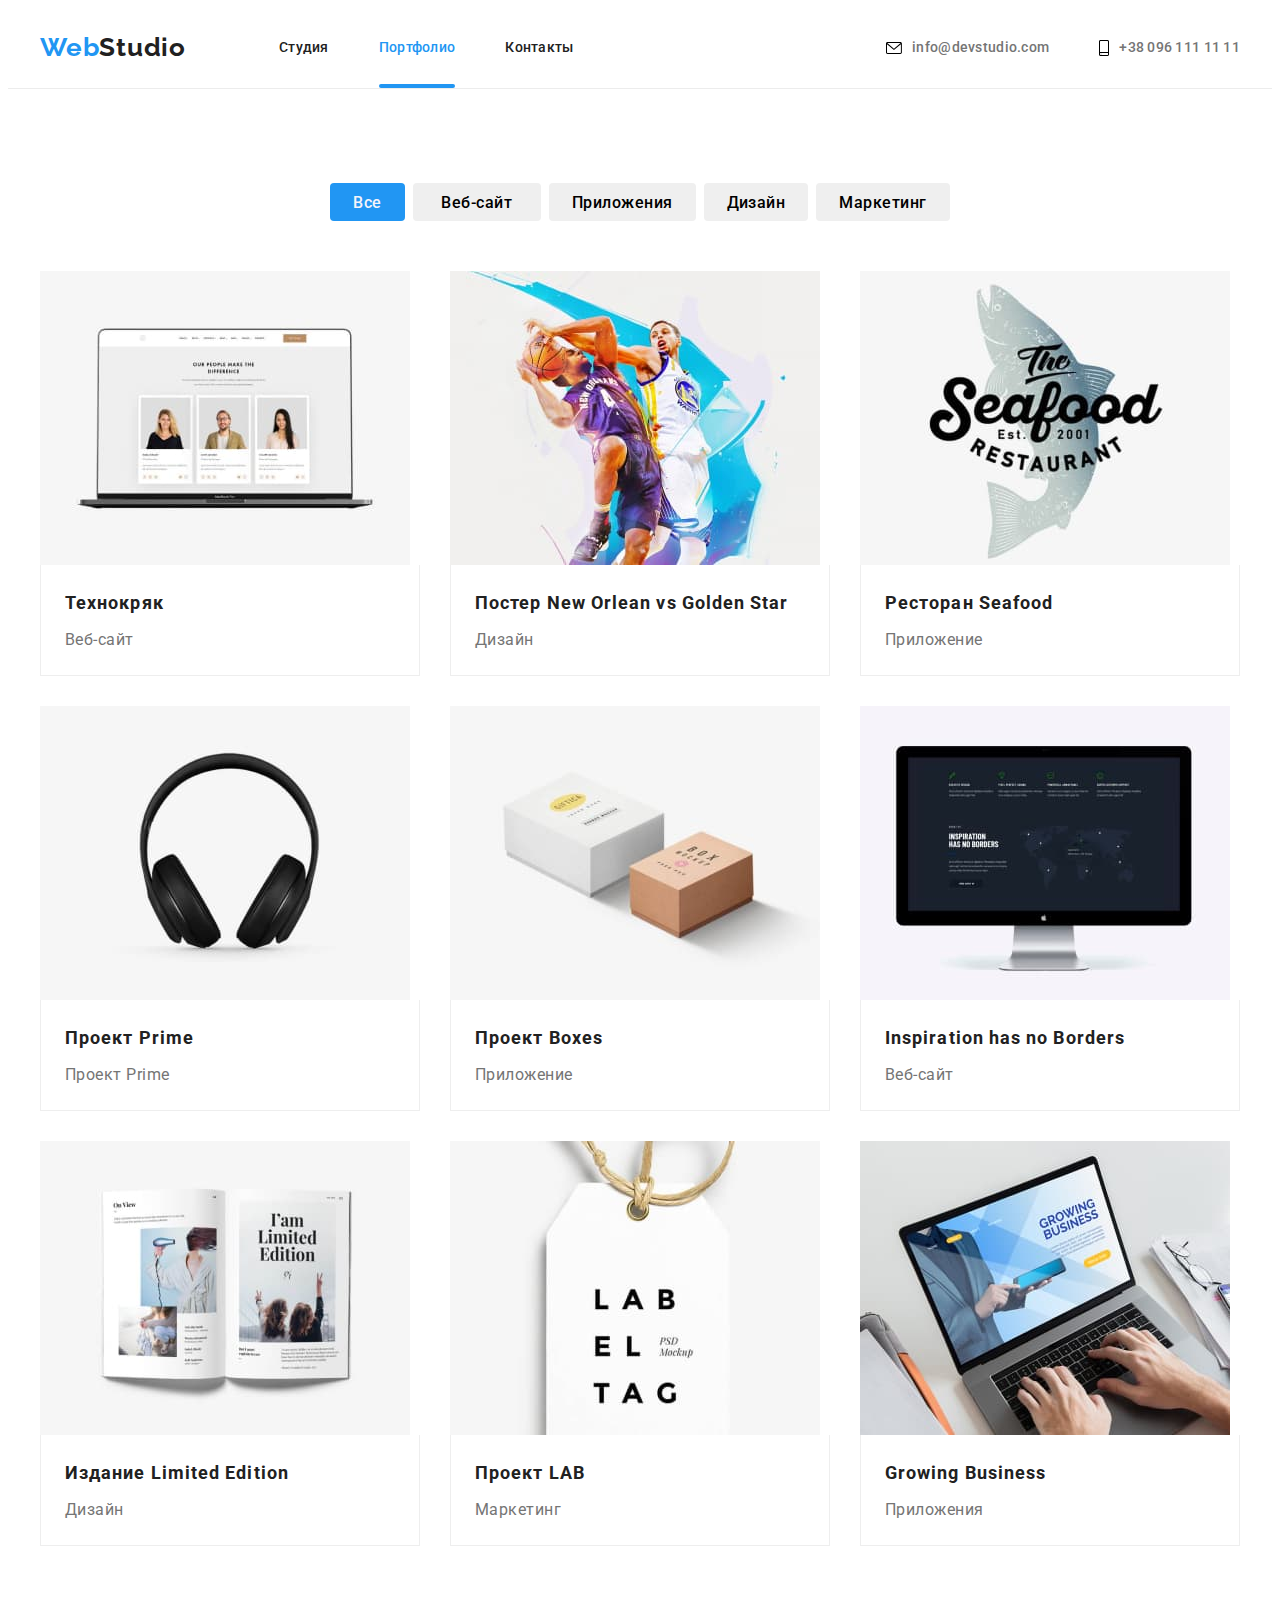
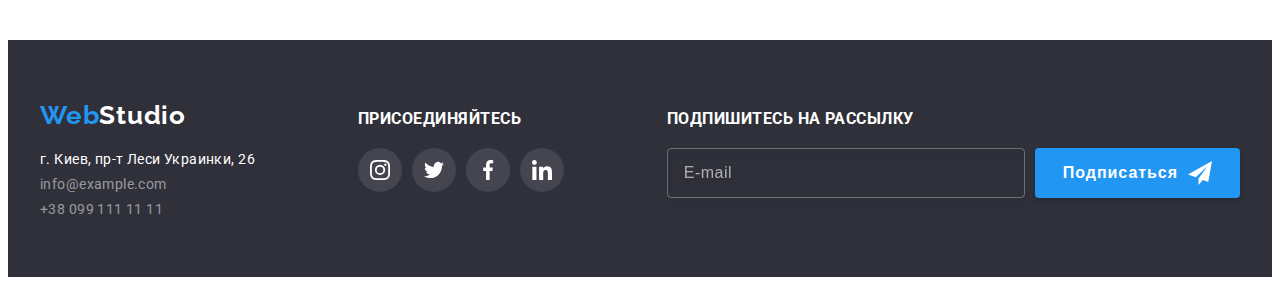
==== commit 361eef5e: "777" ====
--- a/portfolio.html
+++ b/portfolio.html
@@ -50,151 +50,151 @@
         <section class="section section-portfolio">
             <div class="container">
             <h1 hidden>Portfolio</h1>
-            <ul class="portfolio-list-btn">
-                <li class="item"><button class="portfolio-btn all acting" type="button">Все</button></li>
-                <li class="item"><button class="portfolio-btn web-site" type="button">Веб-сайт</button></li>
-                <li class="item"><button class="portfolio-btn annexes" type="button">Приложения</button></li>
-                <li class="item"><button class="portfolio-btn design" type="button">Дизайн</button></li>
-                <li class="item"><button class="portfolio-btn marketing" type="button">Маркетинг</button></li>
+            <ul class="section-portfolio__list list link">
+                <li class="section-portfolio__item"><button class="section-portfolio__btn all acting" type="button">Все</button></li>
+                <li class="section-portfolio__item"><button class="section-portfolio__btn web-site" type="button">Веб-сайт</button></li>
+                <li class="section-portfolio__item"><button class="section-portfolio__btn annexes" type="button">Приложения</button></li>
+                <li class="section-portfolio__item"><button class="section-portfolio__btn design" type="button">Дизайн</button></li>
+                <li class="section-portfolio__item"><button class="section-portfolio__btn marketing" type="button">Маркетинг</button></li>
             </ul>
 
-            <!--List link-->
+            <!--portfolio card-->
     
-            <ul class="portfolio-list">
+            <ul class="portfolio-card list">
                 
-                <li class="item"> <a class="link-img" href="#">
-                    <div class="thumb">
+                <li class="portfolio-card__item"> <a class="portfolio-card__img" href="#">
+                    <div class="portfolio-card__thumb">
                     <img src="./images/port1.jpg" alt="Mac Book" width="370" height="294"/>
-                    <p class="thumb-text">
+                    <p class="portfolio-card__text">
                         Технокряк это современная площадка распространения
                         коронавируса. Компании используют эту платформу для
                         цифрового шпионажа и атак на защищённые сервера конкурентов.
                     </p>
                     </div>
-                    <div class="container-portfolio">
-                    <h2 class="heading-portfolio-list">Технокряк</h2>
-                    <p class="text-list">Веб-сайт</p>
+                    <div class="portfolio-card__container">
+                    <h2 class="portfolio-card__heading">Технокряк</h2>
+                    <p class="portfolio-card__title">Веб-сайт</p>
                     </div>
                      </a>
                 </li>
                 
-                <li class="item"> <a class="link-img" href="#">
-                    <div class="thumb">
+                <li class="portfolio-card__item"> <a class="portfolio-card__img" href="#">
+                    <div class="portfolio-card__thumb">
                         <img src="./images/port2.jpg" alt="Баскетбольный матч" width="370" height="294" />
-                        <p class="thumb-text">
-                            Технокряк это современная площадка распространения
-                            коронавируса. Компании используют эту платформу для
-                            цифрового шпионажа и атак на защищённые сервера конкурентов.
-                        </p>
-                    </div>
-                    <div class="container-portfolio">
-                    <h2 class="heading-portfolio-list">Постер New Orlean vs Golden Star</h2>
-                    <p class="text-list">Дизайн</p>
-                    </div>
-                     </a>
-                </li>
-                <li class="item"> <a class="link-img" href="#">
-                    <div class="thumb">
+                        <p class="portfolio-card__text">
+                            Технокряк это современная площадка распространения
+                            коронавируса. Компании используют эту платформу для
+                            цифрового шпионажа и атак на защищённые сервера конкурентов.
+                        </p>
+                    </div>
+                    <div class="portfolio-card__container">
+                    <h2 class="portfolio-card__heading">Постер New Orlean vs Golden Star</h2>
+                    <p class="portfolio-card__title">Дизайн</p>
+                    </div>
+                     </a>
+                </li>
+                <li class="portfolio-card__item"> <a class="portfolio-card__img" href="#">
+                    <div class="portfolio-card__thumb">
                         <img src="./images/port3.jpg" alt="Логотип ресторна морской еды" width="370" height="294"/>
-                        <p class="thumb-text">
-                            Технокряк это современная площадка распространения
-                            коронавируса. Компании используют эту платформу для
-                            цифрового шпионажа и атак на защищённые сервера конкурентов.
-                        </p>
-                    </div>
-                    <div class="container-portfolio">
-                    <h2 class="heading-portfolio-list">Ресторан Seafood</h2>
-                    <p class="text-list">Приложение</p>
-                    </div>
-                     </a>
-                </li>
-                <li class="item"> <a class="link-img" href="#">
-                    <div class="thumb">
+                        <p class="portfolio-card__text">
+                            Технокряк это современная площадка распространения
+                            коронавируса. Компании используют эту платформу для
+                            цифрового шпионажа и атак на защищённые сервера конкурентов.
+                        </p>
+                    </div>
+                    <div class="portfolio-card__container">
+                    <h2 class="portfolio-card__heading">Ресторан Seafood</h2>
+                    <p class="portfolio-card__title">Приложение</p>
+                    </div>
+                     </a>
+                </li>
+                <li class="portfolio-card__item"> <a class="portfolio-card__img" href="#">
+                    <div class="portfolio-card__thumb">
                         <img src="./images/port4.jpg" alt="Наушники" width="370" height="294"/>
-                        <p class="thumb-text">
-                            Технокряк это современная площадка распространения
-                            коронавируса. Компании используют эту платформу для
-                            цифрового шпионажа и атак на защищённые сервера конкурентов.
-                        </p>
-                    </div>
-                    <div class="container-portfolio">
-                    <h2 class="heading-portfolio-list">Проект Prime</h2>
-                    <p class="text-list">Проект Prime</p>
-                    </div>
-                     </a>
-                </li>
-                <li class="item"> <a class="link-img" href="#">
-                    <div class="thumb">
+                        <p class="portfolio-card__text">
+                            Технокряк это современная площадка распространения
+                            коронавируса. Компании используют эту платформу для
+                            цифрового шпионажа и атак на защищённые сервера конкурентов.
+                        </p>
+                    </div>
+                    <div class="portfolio-card__container">
+                    <h2 class="portfolio-card__heading">Проект Prime</h2>
+                    <p class="portfolio-card__title">Проект Prime</p>
+                    </div>
+                     </a>
+                </li>
+                <li class="portfolio-card__item"> <a class="portfolio-card__img" href="#">
+                    <div class="portfolio-card__thumb">
                         <img src="./images/port5.jpg" alt="Две коробки" width="370" height="294" />
-                        <p class="thumb-text">
-                            Технокряк это современная площадка распространения
-                            коронавируса. Компании используют эту платформу для
-                            цифрового шпионажа и атак на защищённые сервера конкурентов.
-                        </p>
-                    </div>
-                    <div class="container-portfolio">
-                    <h2 class="heading-portfolio-list">Проект Boxes</h2>
-                    <p class="text-list">Приложение</p>
-                    </div>
-                     </a>
-                </li>
-                <li class="item"> <a class="link-img" href="#">
-                    <div class="thumb">
+                        <p class="portfolio-card__text">
+                            Технокряк это современная площадка распространения
+                            коронавируса. Компании используют эту платформу для
+                            цифрового шпионажа и атак на защищённые сервера конкурентов.
+                        </p>
+                    </div>
+                    <div class="portfolio-card__container">
+                    <h2 class="portfolio-card__heading">Проект Boxes</h2>
+                    <p class="portfolio-card__title">Приложение</p>
+                    </div>
+                     </a>
+                </li>
+                <li class="portfolio-card__item"> <a class="portfolio-card__img" href="#">
+                    <div class="portfolio-card__thumb">
                         <img src="./images/port6.jpg" alt="IMac" width="370" height="294"/>
-                        <p class="thumb-text">
-                            Технокряк это современная площадка распространения
-                            коронавируса. Компании используют эту платформу для
-                            цифрового шпионажа и атак на защищённые сервера конкурентов.
-                       </p>
-                    </div>
-                    <div class="container-portfolio">
-                    <h2 class="heading-portfolio-list">Inspiration has no Borders</h2>
-                    <p class="text-list">Веб-сайт</p>
-                    </div>
-                     </a>
-                </li>
-                <li class="item"> <a class="link-img" href="#">
-                    <div class="thumb">
+                        <p class="portfolio-card__text">
+                            Технокряк это современная площадка распространения
+                            коронавируса. Компании используют эту платформу для
+                            цифрового шпионажа и атак на защищённые сервера конкурентов.
+                       </p>
+                    </div>
+                    <div class="portfolio-card__container">
+                    <h2 class="portfolio-card__heading">Inspiration has no Borders</h2>
+                    <p class="portfolio-card__title">Веб-сайт</p>
+                    </div>
+                     </a>
+                </li>
+                <li class="portfolio-card__item"> <a class="portfolio-card__img" href="#">
+                    <div class="portfolio-card__thumb">
                         <img src="./images/port7.jpg" alt="Журнал" width="370" height="294"/>
-                        <p class="thumb-text">
-                            Технокряк это современная площадка распространения
-                            коронавируса. Компании используют эту платформу для
-                            цифрового шпионажа и атак на защищённые сервера конкурентов.
-                       </p>
-                    </div>
-                    <div class="container-portfolio">
-                    <h2 class="heading-portfolio-list">Издание Limited Edition</h2>
-                    <p class="text-list">Дизайн</p>
-                    </div>
-                     </a>
-                </li>
-                <li class="item"> <a class="link-img" href="#">
-                    <div class="thumb">
+                        <p class="portfolio-card__text">
+                            Технокряк это современная площадка распространения
+                            коронавируса. Компании используют эту платформу для
+                            цифрового шпионажа и атак на защищённые сервера конкурентов.
+                       </p>
+                    </div>
+                    <div class="portfolio-card__container">
+                    <h2 class="portfolio-card__heading">Издание Limited Edition</h2>
+                    <p class="portfolio-card__title">Дизайн</p>
+                    </div>
+                     </a>
+                </li>
+                <li class="portfolio-card__item"> <a class="portfolio-card__img" href="#">
+                    <div class="portfolio-card__thumb">
                         <img src="./images/port8.jpg" alt="Табличка" width="370" height="294"/>
-                        <p class="thumb-text">
-                            Технокряк это современная площадка распространения
-                            коронавируса. Компании используют эту платформу для
-                            цифрового шпионажа и атак на защищённые сервера конкурентов.
-                       </p>
-                    </div>
-                    <div class="container-portfolio">
-                    <h2 class="heading-portfolio-list">Проект LAB</h2>
-                    <p class="text-list">Маркетинг</p>
-                    </div>
-                     </a>
-                </li>
-                <li class="item"> <a class="link-img" href="#">
-                    <div class="thumb">
+                        <p class="portfolio-card__text">
+                            Технокряк это современная площадка распространения
+                            коронавируса. Компании используют эту платформу для
+                            цифрового шпионажа и атак на защищённые сервера конкурентов.
+                       </p>
+                    </div>
+                    <div class="portfolio-card__container">
+                    <h2 class="portfolio-card__heading">Проект LAB</h2>
+                    <p class="portfolio-card__title">Маркетинг</p>
+                    </div>
+                     </a>
+                </li>
+                <li class="portfolio-card__item"> <a class="portfolio-card__img" href="#">
+                    <div class="portfolio-card__thumb">
                         <img src="./images/port9.jpg" alt="Работа на ноутбуке" width="370" height="294"/>
-                        <p class="thumb-text">
-                            Технокряк это современная площадка распространения
-                            коронавируса. Компании используют эту платформу для
-                            цифрового шпионажа и атак на защищённые сервера конкурентов.
-                       </p>
-                    </div>
-                    <div class="container-portfolio">
-                    <h2 class="heading-portfolio-list">Growing Business</h2>
-                    <p class="text-list">Приложения</p>
+                        <p class="portfolio-card__text">
+                            Технокряк это современная площадка распространения
+                            коронавируса. Компании используют эту платформу для
+                            цифрового шпионажа и атак на защищённые сервера конкурентов.
+                       </p>
+                    </div>
+                    <div class="portfolio-card__container">
+                    <h2 class="portfolio-card__heading">Growing Business</h2>
+                    <p class="portfolio-card__title">Приложения</p>
                     </div>
                      </a>
                 </li>
--- a/css/main.min.css
+++ b/css/main.min.css
@@ -1 +1 @@
-h1,h2,h3,h4,h5,h6,p{margin:0;padding:0}ul,ol{margin:0;padding:0}img{display:block}.link{text-decoration:none}.list{list-style:none}address{font-style:normal}body{font-family:Roboto,sans-serif;font-style:normal;background-color:#fff;color:#212121}header .container{display:-webkit-box;display:-ms-flexbox;display:flex;-webkit-box-pack:justify;-ms-flex-pack:justify;justify-content:space-between;-webkit-box-align:center;-ms-flex-align:center;align-items:center}.container{margin-left:auto;margin-right:auto;padding-left:15px;padding-right:15px;width:1200px}.line::after{content:"";display:block;position:absolute;bottom:0px;width:100%;height:4px;background:#2196f3;border-radius:2px}.navigation{display:-webkit-box;display:-ms-flexbox;display:flex;-webkit-box-align:center;-ms-flex-align:center;align-items:center}.navigation__logo{padding-top:24px;padding-bottom:25px;font-family:Raleway,sans-serif;font-weight:700;font-size:26px;line-height:1.2;letter-spacing:.03em;color:#212121}.navigation__list{margin-left:93px;display:-webkit-box;display:-ms-flexbox;display:flex;font-weight:500;font-size:14px;line-height:1.14;letter-spacing:.02em}.navigation__list .navigation__item{position:relative;margin-right:50px}.navigation__list .navigation__item:last-child{margin-right:0px}.navigation__link{display:block;padding:32px 0px;color:#212121;-webkit-transition:color 250ms cubic-bezier(0.4, 0, 0.2, 1);transition:color 250ms cubic-bezier(0.4, 0, 0.2, 1)}.navigation__list .navigation__link:hover,.navigation__list .navigation__link:focus{color:#2196f3}.logo-color{color:#2196f3}.contacts{display:-webkit-box;display:-ms-flexbox;display:flex}.contacts__icon{margin-right:10px;-webkit-transition:fill 250ms cubic-bezier(0.4, 0, 0.2, 1);transition:fill 250ms cubic-bezier(0.4, 0, 0.2, 1)}.contacts__link:hover .contacts__icon,.contacts__link:focus .contacts__icon{fill:#2196f3}.contacts .contacts__item{margin-right:50px}.contacts .contacts__item:last-child{margin-right:0px}.contacts__link{display:-webkit-box;display:-ms-flexbox;display:flex;-webkit-box-align:center;-ms-flex-align:center;align-items:center;padding-top:32px;padding-bottom:32px;font-size:14px;line-height:1.14;letter-spacing:.02em;font-weight:500;color:#757575;-webkit-transition:color 250ms cubic-bezier(0.4, 0, 0.2, 1);transition:color 250ms cubic-bezier(0.4, 0, 0.2, 1)}.contacts__link:hover,.contacts__link:focus{color:#2196f3}.contacts .contacts__link:hover,.contacts .contacts__link:focus{color:#2196f3}.section{padding:94px 0px}.section-hero{padding:200px 0px;margin:0px auto;max-width:1600px;height:600px;background-color:#212121;background-image:-webkit-gradient(linear, left top, left bottom, from(rgba(47, 48, 58, 0.4)), to(rgba(47, 48, 58, 0.4))),url(../images/hero.jpg);background-image:linear-gradient(rgba(47, 48, 58, 0.4), rgba(47, 48, 58, 0.4)),url(../images/hero.jpg);background-repeat:no-repeat;background-position:center;background-size:cover}.section-hero .container{display:-webkit-box;display:-ms-flexbox;display:flex;-webkit-box-orient:vertical;-webkit-box-direction:normal;-ms-flex-direction:column;flex-direction:column;-webkit-box-align:center;-ms-flex-align:center;align-items:center}.section-hero__heading{max-width:710px;margin-bottom:30px;font-weight:900;font-size:44px;line-height:1.36;text-align:center;letter-spacing:.06em;text-transform:uppercase;color:#fff}.section-hero__btn{display:inline-block;border:none;min-width:200px;height:50px;border-radius:4px;padding:10px 32px;font-family:Roboto,sans-serif;font-weight:700;font-size:16px;line-height:1.9;-webkit-box-align:center;-ms-flex-align:center;align-items:center;letter-spacing:.06em;background-color:#2196f3;color:#f5f4fa;-webkit-transition:background-color 250ms cubic-bezier(0.4, 0, 0.2, 1);transition:background-color 250ms cubic-bezier(0.4, 0, 0.2, 1)}.section-hero__btn:hover,.section-hero__btn:focus{background-color:#2196f3;cursor:pointer}.backdrop{position:fixed;top:0;left:0;width:100%;height:100%;background:rgba(0,0,0,.2);opacity:1;visibility:visible;-webkit-transition:opacity 250ms cubic-bezier(0.4, 0, 0.2, 1),visibility 250ms cubic-bezier(0.4, 0, 0.2, 1);transition:opacity 250ms cubic-bezier(0.4, 0, 0.2, 1),visibility 250ms cubic-bezier(0.4, 0, 0.2, 1);z-index:1}.backdrop.is-hidden{opacity:0;pointer-events:none;visibility:hidden}.backdrop.is-hidden.modal{-webkit-transform:translate(-50%, -50%) scale(0.5) rotate(-120deg);transform:translate(-50%, -50%) scale(0.5) rotate(-120deg)}.modal{position:absolute;padding:40px;top:50%;left:50%;-webkit-transform:translate(-50%, -50%) scale(1) rotate(0deg);transform:translate(-50%, -50%) scale(1) rotate(0deg);-webkit-transition:-webkit-transform 250ms cubic-bezier(0.4, 0, 0.2, 1);transition:-webkit-transform 250ms cubic-bezier(0.4, 0, 0.2, 1);transition:transform 250ms cubic-bezier(0.4, 0, 0.2, 1);transition:transform 250ms cubic-bezier(0.4, 0, 0.2, 1), -webkit-transform 250ms cubic-bezier(0.4, 0, 0.2, 1);min-width:528px;min-height:580px;background:#fff;-webkit-box-shadow:0px 1px 3px rgba(0,0,0,.12),0px 1px 1px rgba(0,0,0,.14),0px 2px 1px rgba(0,0,0,.2);box-shadow:0px 1px 3px rgba(0,0,0,.12),0px 1px 1px rgba(0,0,0,.14),0px 2px 1px rgba(0,0,0,.2);border-radius:4px}.modal__output{position:absolute;display:-webkit-box;display:-ms-flexbox;display:flex;-webkit-box-align:center;-ms-flex-align:center;align-items:center;width:30px;height:30px;top:8px;right:8px;background:transparent;border:1px solid rgba(0,0,0,.1);border-radius:50%;cursor:pointer}.modal__icon{fill:#000;-webkit-transition:fill 250ms cubic-bezier(0.4, 0, 0.2, 1);transition:fill 250ms cubic-bezier(0.4, 0, 0.2, 1)}.modal__output:hover .modal__icon,.modal__output:focus .modal__icon{fill:#2196f3}.modal__form{display:-webkit-box;display:-ms-flexbox;display:flex;-webkit-box-orient:vertical;-webkit-box-direction:normal;-ms-flex-direction:column;flex-direction:column}.modal__title{margin-bottom:12px;font-weight:700;font-size:20px;line-height:1.15;text-align:center;letter-spacing:.03em;color:#212121}.modal__form-container{display:-webkit-box;display:-ms-flexbox;display:flex;-webkit-box-orient:vertical;-webkit-box-direction:normal;-ms-flex-direction:column;flex-direction:column;position:relative;margin-bottom:10px}.modal__form-textarea{display:-webkit-box;display:-ms-flexbox;display:flex;-webkit-box-orient:vertical;-webkit-box-direction:normal;-ms-flex-direction:column;flex-direction:column;position:relative;margin-bottom:20px}.modal__label{margin-bottom:4px;font-weight:400;font-size:12px;line-height:1.17;letter-spacing:.01em;color:#757575}.modal__input:hover+.modal__form-icon,.modal__input:focus+.modal__form-icon{fill:#2196f3;cursor:pointer}.modal__box{position:relative}.modal__box:hover,.modal__box:focus{fill:#2196f3;cursor:pointer}.modal__input:hover,.modal__input:focus{border-color:#2196f3;cursor:pointer}.modal__input{outline:none;width:100%;border:1px solid rgba(33,33,33,.2);-webkit-box-sizing:border-box;box-sizing:border-box;border-radius:4px;padding-top:11px;padding-bottom:11px;padding-left:42px;-webkit-transition:border-color 250ms cubic-bezier(0.4, 0, 0.2, 1);transition:border-color 250ms cubic-bezier(0.4, 0, 0.2, 1)}.modal__form-icon{position:absolute;top:50%;left:12px;-webkit-transform:translateY(-50%);transform:translateY(-50%);pointer-events:none;-webkit-transition:fill 250ms cubic-bezier(0.4, 0, 0.2, 1);transition:fill 250ms cubic-bezier(0.4, 0, 0.2, 1)}.modal__textarea{outline:none;padding:12px 16px;resize:none;height:120px;border:1px solid rgba(33,33,33,.2);-webkit-box-sizing:border-box;box-sizing:border-box;border-radius:4px;overflow:scroll;-webkit-transition:border-color 250ms cubic-bezier(0.4, 0, 0.2, 1);transition:border-color 250ms cubic-bezier(0.4, 0, 0.2, 1)}.modal__textarea::-webkit-input-placeholder{font-weight:400;font-size:12px;line-height:1.17;letter-spacing:.01em;color:rgba(117,117,117,.5);-webkit-transition:color 250ms cubic-bezier(0.4, 0, 0.2, 1);transition:color 250ms cubic-bezier(0.4, 0, 0.2, 1)}.modal__textarea::-moz-placeholder{font-weight:400;font-size:12px;line-height:1.17;letter-spacing:.01em;color:rgba(117,117,117,.5);-moz-transition:color 250ms cubic-bezier(0.4, 0, 0.2, 1);transition:color 250ms cubic-bezier(0.4, 0, 0.2, 1)}.modal__textarea:-ms-input-placeholder{font-weight:400;font-size:12px;line-height:1.17;letter-spacing:.01em;color:rgba(117,117,117,.5);-ms-transition:color 250ms cubic-bezier(0.4, 0, 0.2, 1);transition:color 250ms cubic-bezier(0.4, 0, 0.2, 1)}.modal__textarea::-ms-input-placeholder{font-weight:400;font-size:12px;line-height:1.17;letter-spacing:.01em;color:rgba(117,117,117,.5);-ms-transition:color 250ms cubic-bezier(0.4, 0, 0.2, 1);transition:color 250ms cubic-bezier(0.4, 0, 0.2, 1)}.modal__textarea::placeholder{font-weight:400;font-size:12px;line-height:1.17;letter-spacing:.01em;color:rgba(117,117,117,.5);-webkit-transition:color 250ms cubic-bezier(0.4, 0, 0.2, 1);transition:color 250ms cubic-bezier(0.4, 0, 0.2, 1)}.modal__textarea:hover,.modal__textarea:focus{border-color:#2196f3;cursor:pointer}.modal__textarea:hover::-webkit-input-placeholder, .modal__textarea:focus::-webkit-input-placeholder{color:#2196f3}.modal__textarea:hover::-moz-placeholder, .modal__textarea:focus::-moz-placeholder{color:#2196f3}.modal__textarea:hover:-ms-input-placeholder, .modal__textarea:focus:-ms-input-placeholder{color:#2196f3}.modal__textarea:hover::-ms-input-placeholder, .modal__textarea:focus::-ms-input-placeholder{color:#2196f3}.modal__textarea:hover::placeholder,.modal__textarea:focus::placeholder{color:#2196f3}.checkbox__container{display:-webkit-box;display:-ms-flexbox;display:flex;-webkit-box-align:center;-ms-flex-align:center;align-items:center;margin-right:auto;margin-bottom:30px;margin-left:auto}.checkbox__label{font-weight:400;font-size:14px;line-height:1.71;letter-spacing:.03em;color:#757575}.checkbox__label:hover{cursor:pointer}.checkbox__label:focus-within .checkbox-input:checked{background-color:#2196f3;background-image:url("/images/icon-check.svg");background-repeat:no-repeat;background-position:50% 50%;background-origin:border-box;border-color:transparent}.checkbox__label:hover .checkbox__icon,.checkbox__label:focus-within .checkbox__icon{border:2px solid #2196f3;cursor:pointer}.checkbox__input{position:absolute;width:1px;height:1px;margin:-1px;border:0;padding:0;clip:rect(0 0 0 0);overflow:hidden}.checkbox__icon{display:inline-block;width:16px;height:15px;margin-right:7px;border:2px solid #000;-webkit-box-sizing:border-box;box-sizing:border-box;border-radius:2px;background-image:none;-webkit-transition:background-color 250ms cubic-bezier(0.4, 0, 0.2, 1),border-color 250ms cubic-bezier(0.4, 0, 0.2, 1),background-image 250ms cubic-bezier(0.4, 0, 0.2, 1);transition:background-color 250ms cubic-bezier(0.4, 0, 0.2, 1),border-color 250ms cubic-bezier(0.4, 0, 0.2, 1),background-image 250ms cubic-bezier(0.4, 0, 0.2, 1)}.checkbox__input:checked+.checkbox__icon{background-color:#2196f3;background-image:url("/images/icon-check.svg");background-repeat:no-repeat;background-position:50% 50%;background-origin:border-box;border-color:transparent}.checkbox__link{color:#2196f3}.submit__btn{min-width:200px;min-height:50px;margin-right:auto;margin-left:auto;padding:10px 52px;background:#2196f3;-webkit-box-shadow:0px 4px 4px rgba(0,0,0,.15);box-shadow:0px 4px 4px rgba(0,0,0,.15);border-radius:4px;border:none;font-weight:700;font-size:16px;line-height:1.87;text-align:center;letter-spacing:.06em;color:#fff;-webkit-transition:background-color 250ms cubic-bezier(0.4, 0, 0.2, 1);transition:background-color 250ms cubic-bezier(0.4, 0, 0.2, 1)}.submit__btn:hover,.submit__btn:focus{background-color:#188ce8;cursor:pointer}.info{display:-webkit-box;display:-ms-flexbox;display:flex}.info .info__item{width:270px;margin-right:30px}.info__icon{display:-webkit-box;display:-ms-flexbox;display:flex;-webkit-box-pack:center;-ms-flex-pack:center;justify-content:center;-webkit-box-align:center;-ms-flex-align:center;align-items:center;height:120px;background:#f5f4fa;border-radius:4px;margin-bottom:30px}.info .info__item:last-child{margin-right:0px}.info__heading{margin-bottom:10px;font-weight:700;font-size:14px;line-height:1.14;letter-spacing:.03em;text-transform:uppercase;color:#212121}.info__text{font-weight:400;font-size:14px;line-height:1.71;letter-spacing:.03em;color:#757575}.section-work{padding-top:0px}.section-work__heading{margin-bottom:50px;font-weight:700;font-size:36px;line-height:1.16;text-align:center;letter-spacing:.03em}.section-work__list{display:-webkit-box;display:-ms-flexbox;display:flex}.section-work__list .section-work__item{position:relative;margin-right:30px}.section-work__list .section-work__item:last-child{margin-right:0px}.section-work__heading-choese{position:absolute;bottom:0px;width:100%;height:70px;display:-webkit-box;display:-ms-flexbox;display:flex;-webkit-box-align:center;-ms-flex-align:center;align-items:center;-webkit-box-pack:center;-ms-flex-pack:center;justify-content:center;font-family:Roboto,sans-serif;font-weight:700;font-size:14px;line-height:1.14;text-align:center;letter-spacing:.03em;text-transform:uppercase;background:rgba(47,48,58,.8);color:#fff}.section-team{background-color:#f5f4fa;text-align:center}.section-team__heading{font-weight:700;font-size:36px;line-height:1.16;letter-spacing:.03em}.section-team__list{display:-webkit-box;display:-ms-flexbox;display:flex;margin-top:50px}.section-team__list .section-team__item{margin-right:30px;-ms-flex-preferred-size:calc(100% / 4);flex-basis:calc(100% / 4)}.section-team__list .section-team__item:last-child{margin-right:0px}.section-team__heading .section-team__heading-name{color:#212121}.section-team__heading-name{font-weight:500;font-size:16px;line-height:1.18;letter-spacing:.03em}.section-team__title{margin-top:10px;font-weight:400;font-size:16px;line-height:1.18;letter-spacing:.03em;color:#757575}.section-team__container{padding:30px 32px;text-align:center;background-color:#fff;-webkit-box-shadow:0px 1px 3px rgba(0,0,0,.12),0px 1px 1px rgba(0,0,0,.14),0px 2px 1px rgba(0,0,0,.2);box-shadow:0px 1px 3px rgba(0,0,0,.12),0px 1px 1px rgba(0,0,0,.14),0px 2px 1px rgba(0,0,0,.2);border-radius:0px 0px 4px 4px}.team{margin-top:16px;display:-webkit-box;display:-ms-flexbox;display:flex;-webkit-box-pack:center;-ms-flex-pack:center;justify-content:center}.team__social-link{display:-webkit-box;display:-ms-flexbox;display:flex;width:44px;height:44px;-webkit-box-align:center;-ms-flex-align:center;align-items:center;-webkit-box-pack:center;-ms-flex-pack:center;justify-content:center;border-radius:50%;-webkit-transition:background-color 250ms cubic-bezier(0.4, 0, 0.2, 1);transition:background-color 250ms cubic-bezier(0.4, 0, 0.2, 1)}.team__social-link:hover,.team__social-link:focus{background-color:#2196f3}.team__social-icon{fill:#afb1b8}.team__social-link:hover .team__social-icon,.team__social-link:focus .team__social-icon{fill:#fff;-webkit-transition:fill 250ms cubic-bezier(0.4, 0, 0.2, 1);transition:fill 250ms cubic-bezier(0.4, 0, 0.2, 1)}.team__social-item{margin-right:10px}.team__social-list .team__social-item:last-child{margin-right:0px}.customer__heading{font-weight:700;font-size:36px;line-height:1.17;text-align:center;letter-spacing:.03em;color:#212121}.customer{display:-webkit-box;display:-ms-flexbox;display:flex;margin-top:50px}.customer__link{display:-webkit-box;display:-ms-flexbox;display:flex;-webkit-box-pack:center;-ms-flex-pack:center;justify-content:center;-webkit-box-align:center;-ms-flex-align:center;align-items:center;width:170px;height:92px;border:1px solid #afb1b8;-webkit-box-sizing:border-box;box-sizing:border-box;border-radius:4px;-webkit-transition:border-color 250ms cubic-bezier(0.4, 0, 0.2, 1);transition:border-color 250ms cubic-bezier(0.4, 0, 0.2, 1)}.customer__item{margin-right:30px}.customer__item:last-child{margin-right:0px}.customer__icon{fill:#afb1b8;-webkit-transition:fill var(--time-hover) cubic-bezier(0.4, 0, 0.2, 1);transition:fill var(--time-hover) cubic-bezier(0.4, 0, 0.2, 1)}.customer__link:hover,.customer__link:focus{border-color:#2196f3}.customer__link:hover .customer__icon,.customer__link:focus .customer__icon{fill:#2196f3}.customer__link:hover .customer__icon,.customer__link:focus .customer__icon{border-color:#2196f3}footer{padding:60px 0px;background-color:#2f303a}.address{font-weight:400;font-size:14px;line-height:1,71;letter-spacing:.03em}.address__map{display:block;text-decoration:none;color:#fff;-webkit-transition:color 250ms cubic-bezier(0.4, 0, 0.2, 1);transition:color 250ms cubic-bezier(0.4, 0, 0.2, 1)}.address__map:hover,.address__map:focus{color:#2196f3}.address__link{display:block;margin-top:9px;text-decoration:none;color:rgba(225,225,225,.6);-webkit-transition:color 250ms cubic-bezier(0.4, 0, 0.2, 1);transition:color 250ms cubic-bezier(0.4, 0, 0.2, 1)}.address__link:hover,.address__link:focus{color:#2196f3}.footer .container{display:-webkit-box;display:-ms-flexbox;display:flex;-webkit-box-align:baseline;-ms-flex-align:baseline;align-items:baseline;-webkit-box-pack:justify;-ms-flex-pack:justify;justify-content:space-between}.footer__logo{display:block;margin-bottom:20px;font-family:Raleway,sans-serif;font-weight:700;font-size:26px;line-height:1.2;letter-spacing:.03em;text-decoration:none;color:#fff}.footer-social{display:-webkit-box;display:-ms-flexbox;display:flex;-webkit-box-orient:vertical;-webkit-box-direction:normal;-ms-flex-direction:column;flex-direction:column}.footer-social__title{margin-bottom:20px;font-weight:700;line-height:1.14;letter-spacing:.03em;text-transform:uppercase;color:#fff}.footer-social__list{display:-webkit-box;display:-ms-flexbox;display:flex;-webkit-box-align:start;-ms-flex-align:start;align-items:flex-start;list-style:none}.footer-social__item:not(:last-child){margin-right:10px}.footer-social__link{display:-webkit-box;display:-ms-flexbox;display:flex;-webkit-box-pack:center;-ms-flex-pack:center;justify-content:center;-webkit-box-align:center;-ms-flex-align:center;align-items:center;width:44px;height:44px;background:rgba(255,255,255,.1);border-radius:50%;cursor:pointer;-webkit-transition:background-color 250ms cubic-bezier(0.4, 0, 0.2, 1);transition:background-color 250ms cubic-bezier(0.4, 0, 0.2, 1)}.footer-social__link:hover,.footer-social__link:focus{background-color:#2196f3}.footer-social__icon{fill:#fff}.footer__submit{display:-webkit-box;display:-ms-flexbox;display:flex;-webkit-box-orient:vertical;-webkit-box-direction:normal;-ms-flex-direction:column;flex-direction:column}.footer__form{display:-webkit-box;display:-ms-flexbox;display:flex}.footer__input{margin-right:10px;border:1px solid rgba(255,255,255,.3);-webkit-box-sizing:border-box;box-sizing:border-box;-webkit-filter:drop-shadow(0px 4px 4px rgba(0, 0, 0, 0.15));filter:drop-shadow(0px 4px 4px rgba(0, 0, 0, 0.15));border-radius:4px;background-color:inherit;padding-top:15px;padding-bottom:15px;padding-left:16px;width:358px;height:50px;font-weight:400;font-size:16px;line-height:1.25;letter-spacing:.03em;color:#fff}.footer__input::-webkit-input-placeholder{font-weight:400;font-size:16px;line-height:1.25;letter-spacing:.03em;color:rgba(255,255,255,.6)}.footer__input::-moz-placeholder{font-weight:400;font-size:16px;line-height:1.25;letter-spacing:.03em;color:rgba(255,255,255,.6)}.footer__input:-ms-input-placeholder{font-weight:400;font-size:16px;line-height:1.25;letter-spacing:.03em;color:rgba(255,255,255,.6)}.footer__input::-ms-input-placeholder{font-weight:400;font-size:16px;line-height:1.25;letter-spacing:.03em;color:rgba(255,255,255,.6)}.footer__input::placeholder{font-weight:400;font-size:16px;line-height:1.25;letter-spacing:.03em;color:rgba(255,255,255,.6)}.footer__btn{display:-webkit-box;display:-ms-flexbox;display:flex;-webkit-box-align:center;-ms-flex-align:center;align-items:center;min-width:200px;background-color:#2196f3;-webkit-box-shadow:0px 4px 4px rgba(0,0,0,.15);box-shadow:0px 4px 4px rgba(0,0,0,.15);border:none;border-radius:4px;padding:10px 28px;font-weight:700;font-size:16px;line-height:1.87;text-align:center;letter-spacing:.06em;color:#fff;-webkit-transition:background-color 250ms cubic-bezier(0.4, 0, 0.2, 1);transition:background-color 250ms cubic-bezier(0.4, 0, 0.2, 1)}.footer__btn:hover,.footer__btn:focus{background-color:#188ce8;cursor:pointer}.footer__submit-icon{fill:currentColor;margin-left:10px}.section-portfolio{border-top-width:1px;border-top-style:solid;border-top-color:#ececec}.section-portfolio__list{display:-webkit-box;display:-ms-flexbox;display:flex;margin-bottom:50px;-webkit-box-pack:center;-ms-flex-pack:center;justify-content:center;list-style:none;text-decoration:none}.section-portfolio__list .section-portfolio__item{margin-right:8px}.section-portfolio__list .section-portfolio__item:last-child{margin-right:0px}.section-portfolio__btn{font-family:Roboto,sans-serif;font-weight:500;font-size:16px;line-height:1.62;text-align:center;letter-spacing:.03em;cursor:pointer;display:inline-block;border:1px solid transparent;height:38px;border-radius:4px;padding:6px 22px;-webkit-transition:color 250ms cubic-bezier(0.4, 0, 0.2, 1),background-color 250ms cubic-bezier(0.4, 0, 0.2, 1),-webkit-box-shadow 250ms cubic-bezier(0.4, 0, 0.2, 1);transition:color 250ms cubic-bezier(0.4, 0, 0.2, 1),background-color 250ms cubic-bezier(0.4, 0, 0.2, 1),-webkit-box-shadow 250ms cubic-bezier(0.4, 0, 0.2, 1);transition:color 250ms cubic-bezier(0.4, 0, 0.2, 1),background-color 250ms cubic-bezier(0.4, 0, 0.2, 1),box-shadow 250ms cubic-bezier(0.4, 0, 0.2, 1);transition:color 250ms cubic-bezier(0.4, 0, 0.2, 1),background-color 250ms cubic-bezier(0.4, 0, 0.2, 1),box-shadow 250ms cubic-bezier(0.4, 0, 0.2, 1),-webkit-box-shadow 250ms cubic-bezier(0.4, 0, 0.2, 1)}.section-portfolio__btn:hover,.section-portfolio__btn:focus{background-color:#2196f3;color:#f5f4fa;-webkit-box-shadow:0px 3px 1px rgba(0,0,0,.1),0px 1px 2px rgba(0,0,0,.08),0px 2px 2px rgba(0,0,0,.12);box-shadow:0px 3px 1px rgba(0,0,0,.1),0px 1px 2px rgba(0,0,0,.08),0px 2px 2px rgba(0,0,0,.12)}.acting{background-color:#2196f3;color:#f5f4fa}.all{min-width:73px}.web-site{min-width:128px}.annexes{min-width:145px}.design{min-width:103px}.marketing{min-width:130px}.portfolio{display:-webkit-box;display:-ms-flexbox;display:flex;-ms-flex-wrap:wrap;flex-wrap:wrap;margin-top:-30px;margin-left:-30px}.portfolio .portfolio__item{-ms-flex-preferred-size:calc(100% / 3 - 30px);flex-basis:calc(100% / 3 - 30px);margin-top:30px;margin-left:30px;-webkit-transition:-webkit-box-shadow 250ms cubic-bezier(0.4, 0, 0.2, 1);transition:-webkit-box-shadow 250ms cubic-bezier(0.4, 0, 0.2, 1);transition:box-shadow 250ms cubic-bezier(0.4, 0, 0.2, 1);transition:box-shadow 250ms cubic-bezier(0.4, 0, 0.2, 1), -webkit-box-shadow 250ms cubic-bezier(0.4, 0, 0.2, 1)}.portfolio__list .portfolio__item:hover{-webkit-box-shadow:0px 1px 1px rgba(0,0,0,.12),0px 4px 4px rgba(0,0,0,.06),1px 4px 6px rgba(0,0,0,.16);box-shadow:0px 1px 1px rgba(0,0,0,.12),0px 4px 4px rgba(0,0,0,.06),1px 4px 6px rgba(0,0,0,.16)}.portfolio__list .portfolio__img:focus{display:block;-webkit-box-shadow:0px 1px 1px rgba(0,0,0,.12),0px 4px 4px rgba(0,0,0,.06),1px 4px 6px rgba(0,0,0,.16);box-shadow:0px 1px 1px rgba(0,0,0,.12),0px 4px 4px rgba(0,0,0,.06),1px 4px 6px rgba(0,0,0,.16)}.portfolio-card__img{text-decoration:none;color:#212121;-webkit-transition:color 250ms cubic-bezier(0.4, 0, 0.2, 1);transition:color 250ms cubic-bezier(0.4, 0, 0.2, 1)}.portfolio-card__img:hover,.portfolio-card__img:focus{color:#2196f3}.portfolio-card__heading{font-weight:700;font-size:18px;line-height:2;letter-spacing:.06em}.portfolio-card__name{margin-top:4px;font-weight:400;font-size:16px;line-height:1.87;letter-spacing:.03em;color:#757575}.portfolio-card__container{padding:20px 24px;border:1px solid #eee;border-top:0}.portfolio-card__thumb{overflow:hidden;position:relative}.portfolio-card__text{overflow:hidden;position:absolute;padding:63px 24px;bottom:0;width:100%;height:100%;font-family:Roboto,sans-serif;font-weight:400;font-size:18px;line-height:1.56;letter-spacing:.03em;background:rgba(33,150,243,.9);color:#fff;-webkit-transform:translateY(101%);transform:translateY(101%);-webkit-transition:-webkit-transform 250ms cubic-bezier(0.4, 0, 0.2, 1);transition:-webkit-transform 250ms cubic-bezier(0.4, 0, 0.2, 1);transition:transform 250ms cubic-bezier(0.4, 0, 0.2, 1);transition:transform 250ms cubic-bezier(0.4, 0, 0.2, 1), -webkit-transform 250ms cubic-bezier(0.4, 0, 0.2, 1)}.portfolio-card__img:hover .portfolio-card__text,.portfolio-card__img:focus .portfolio-card__text{-webkit-transform:translateY(0);transform:translateY(0)}/*# sourceMappingURL=main.min.css.map */+h1,h2,h3,h4,h5,h6,p{margin:0;padding:0}ul,ol{margin:0;padding:0}img{display:block}.link{text-decoration:none}.list{list-style:none}address{font-style:normal}body{font-family:Roboto,sans-serif;font-style:normal;background-color:#fff;color:#212121}header .container{display:-webkit-box;display:-ms-flexbox;display:flex;-webkit-box-pack:justify;-ms-flex-pack:justify;justify-content:space-between;-webkit-box-align:center;-ms-flex-align:center;align-items:center}.container{margin-left:auto;margin-right:auto;padding-left:15px;padding-right:15px;width:1200px}.line::after{content:"";display:block;position:absolute;bottom:0px;width:100%;height:4px;background:#2196f3;border-radius:2px}.navigation{display:-webkit-box;display:-ms-flexbox;display:flex;-webkit-box-align:center;-ms-flex-align:center;align-items:center}.navigation__logo{padding-top:24px;padding-bottom:25px;font-family:Raleway,sans-serif;font-weight:700;font-size:26px;line-height:1.2;letter-spacing:.03em;color:#212121}.navigation__list{margin-left:93px;display:-webkit-box;display:-ms-flexbox;display:flex;font-weight:500;font-size:14px;line-height:1.14;letter-spacing:.02em}.navigation__list .navigation__item{position:relative;margin-right:50px}.navigation__list .navigation__item:last-child{margin-right:0px}.navigation__link{display:block;padding:32px 0px;color:#212121;-webkit-transition:color 250ms cubic-bezier(0.4, 0, 0.2, 1);transition:color 250ms cubic-bezier(0.4, 0, 0.2, 1)}.navigation__list .navigation__link:hover,.navigation__list .navigation__link:focus{color:#2196f3}.logo-color{color:#2196f3}.contacts{display:-webkit-box;display:-ms-flexbox;display:flex}.contacts__icon{margin-right:10px;-webkit-transition:fill 250ms cubic-bezier(0.4, 0, 0.2, 1);transition:fill 250ms cubic-bezier(0.4, 0, 0.2, 1)}.contacts__link:hover .contacts__icon,.contacts__link:focus .contacts__icon{fill:#2196f3}.contacts .contacts__item{margin-right:50px}.contacts .contacts__item:last-child{margin-right:0px}.contacts__link{display:-webkit-box;display:-ms-flexbox;display:flex;-webkit-box-align:center;-ms-flex-align:center;align-items:center;padding-top:32px;padding-bottom:32px;font-size:14px;line-height:1.14;letter-spacing:.02em;font-weight:500;color:#757575;-webkit-transition:color 250ms cubic-bezier(0.4, 0, 0.2, 1);transition:color 250ms cubic-bezier(0.4, 0, 0.2, 1)}.contacts__link:hover,.contacts__link:focus{color:#2196f3}.contacts .contacts__link:hover,.contacts .contacts__link:focus{color:#2196f3}.section{padding:94px 0px}.section-hero{padding:200px 0px;margin:0px auto;max-width:1600px;height:600px;background-color:#212121;background-image:-webkit-gradient(linear, left top, left bottom, from(rgba(47, 48, 58, 0.4)), to(rgba(47, 48, 58, 0.4))),url(../images/hero.jpg);background-image:linear-gradient(rgba(47, 48, 58, 0.4), rgba(47, 48, 58, 0.4)),url(../images/hero.jpg);background-repeat:no-repeat;background-position:center;background-size:cover}.section-hero .container{display:-webkit-box;display:-ms-flexbox;display:flex;-webkit-box-orient:vertical;-webkit-box-direction:normal;-ms-flex-direction:column;flex-direction:column;-webkit-box-align:center;-ms-flex-align:center;align-items:center}.section-hero__heading{max-width:710px;margin-bottom:30px;font-weight:900;font-size:44px;line-height:1.36;text-align:center;letter-spacing:.06em;text-transform:uppercase;color:#fff}.section-hero__btn{display:inline-block;border:none;min-width:200px;height:50px;border-radius:4px;padding:10px 32px;font-family:Roboto,sans-serif;font-weight:700;font-size:16px;line-height:1.9;-webkit-box-align:center;-ms-flex-align:center;align-items:center;letter-spacing:.06em;background-color:#2196f3;color:#f5f4fa;-webkit-transition:background-color 250ms cubic-bezier(0.4, 0, 0.2, 1);transition:background-color 250ms cubic-bezier(0.4, 0, 0.2, 1)}.section-hero__btn:hover,.section-hero__btn:focus{background-color:#2196f3;cursor:pointer}.backdrop{position:fixed;top:0;left:0;width:100%;height:100%;background:rgba(0,0,0,.2);opacity:1;visibility:visible;-webkit-transition:opacity 250ms cubic-bezier(0.4, 0, 0.2, 1),visibility 250ms cubic-bezier(0.4, 0, 0.2, 1);transition:opacity 250ms cubic-bezier(0.4, 0, 0.2, 1),visibility 250ms cubic-bezier(0.4, 0, 0.2, 1);z-index:1}.backdrop.is-hidden{opacity:0;pointer-events:none;visibility:hidden}.backdrop.is-hidden.modal{-webkit-transform:translate(-50%, -50%) scale(0.5) rotate(-120deg);transform:translate(-50%, -50%) scale(0.5) rotate(-120deg)}.modal{position:absolute;padding:40px;top:50%;left:50%;-webkit-transform:translate(-50%, -50%) scale(1) rotate(0deg);transform:translate(-50%, -50%) scale(1) rotate(0deg);-webkit-transition:-webkit-transform 250ms cubic-bezier(0.4, 0, 0.2, 1);transition:-webkit-transform 250ms cubic-bezier(0.4, 0, 0.2, 1);transition:transform 250ms cubic-bezier(0.4, 0, 0.2, 1);transition:transform 250ms cubic-bezier(0.4, 0, 0.2, 1), -webkit-transform 250ms cubic-bezier(0.4, 0, 0.2, 1);min-width:528px;min-height:580px;background:#fff;-webkit-box-shadow:0px 1px 3px rgba(0,0,0,.12),0px 1px 1px rgba(0,0,0,.14),0px 2px 1px rgba(0,0,0,.2);box-shadow:0px 1px 3px rgba(0,0,0,.12),0px 1px 1px rgba(0,0,0,.14),0px 2px 1px rgba(0,0,0,.2);border-radius:4px}.modal__output{position:absolute;display:-webkit-box;display:-ms-flexbox;display:flex;-webkit-box-align:center;-ms-flex-align:center;align-items:center;width:30px;height:30px;top:8px;right:8px;background:transparent;border:1px solid rgba(0,0,0,.1);border-radius:50%;cursor:pointer}.modal__icon{fill:#000;-webkit-transition:fill 250ms cubic-bezier(0.4, 0, 0.2, 1);transition:fill 250ms cubic-bezier(0.4, 0, 0.2, 1)}.modal__output:hover .modal__icon,.modal__output:focus .modal__icon{fill:#2196f3}.modal__form{display:-webkit-box;display:-ms-flexbox;display:flex;-webkit-box-orient:vertical;-webkit-box-direction:normal;-ms-flex-direction:column;flex-direction:column}.modal__title{margin-bottom:12px;font-weight:700;font-size:20px;line-height:1.15;text-align:center;letter-spacing:.03em;color:#212121}.modal__form-container{display:-webkit-box;display:-ms-flexbox;display:flex;-webkit-box-orient:vertical;-webkit-box-direction:normal;-ms-flex-direction:column;flex-direction:column;position:relative;margin-bottom:10px}.modal__form-textarea{display:-webkit-box;display:-ms-flexbox;display:flex;-webkit-box-orient:vertical;-webkit-box-direction:normal;-ms-flex-direction:column;flex-direction:column;position:relative;margin-bottom:20px}.modal__label{margin-bottom:4px;font-weight:400;font-size:12px;line-height:1.17;letter-spacing:.01em;color:#757575}.modal__input:hover+.modal__form-icon,.modal__input:focus+.modal__form-icon{fill:#2196f3;cursor:pointer}.modal__box{position:relative}.modal__box:hover,.modal__box:focus{fill:#2196f3;cursor:pointer}.modal__input:hover,.modal__input:focus{border-color:#2196f3;cursor:pointer}.modal__input{outline:none;width:100%;border:1px solid rgba(33,33,33,.2);-webkit-box-sizing:border-box;box-sizing:border-box;border-radius:4px;padding-top:11px;padding-bottom:11px;padding-left:42px;-webkit-transition:border-color 250ms cubic-bezier(0.4, 0, 0.2, 1);transition:border-color 250ms cubic-bezier(0.4, 0, 0.2, 1)}.modal__form-icon{position:absolute;top:50%;left:12px;-webkit-transform:translateY(-50%);transform:translateY(-50%);pointer-events:none;-webkit-transition:fill 250ms cubic-bezier(0.4, 0, 0.2, 1);transition:fill 250ms cubic-bezier(0.4, 0, 0.2, 1)}.modal__textarea{outline:none;padding:12px 16px;resize:none;height:120px;border:1px solid rgba(33,33,33,.2);-webkit-box-sizing:border-box;box-sizing:border-box;border-radius:4px;overflow:scroll;-webkit-transition:border-color 250ms cubic-bezier(0.4, 0, 0.2, 1);transition:border-color 250ms cubic-bezier(0.4, 0, 0.2, 1)}.modal__textarea::-webkit-input-placeholder{font-weight:400;font-size:12px;line-height:1.17;letter-spacing:.01em;color:rgba(117,117,117,.5);-webkit-transition:color 250ms cubic-bezier(0.4, 0, 0.2, 1);transition:color 250ms cubic-bezier(0.4, 0, 0.2, 1)}.modal__textarea::-moz-placeholder{font-weight:400;font-size:12px;line-height:1.17;letter-spacing:.01em;color:rgba(117,117,117,.5);-moz-transition:color 250ms cubic-bezier(0.4, 0, 0.2, 1);transition:color 250ms cubic-bezier(0.4, 0, 0.2, 1)}.modal__textarea:-ms-input-placeholder{font-weight:400;font-size:12px;line-height:1.17;letter-spacing:.01em;color:rgba(117,117,117,.5);-ms-transition:color 250ms cubic-bezier(0.4, 0, 0.2, 1);transition:color 250ms cubic-bezier(0.4, 0, 0.2, 1)}.modal__textarea::-ms-input-placeholder{font-weight:400;font-size:12px;line-height:1.17;letter-spacing:.01em;color:rgba(117,117,117,.5);-ms-transition:color 250ms cubic-bezier(0.4, 0, 0.2, 1);transition:color 250ms cubic-bezier(0.4, 0, 0.2, 1)}.modal__textarea::placeholder{font-weight:400;font-size:12px;line-height:1.17;letter-spacing:.01em;color:rgba(117,117,117,.5);-webkit-transition:color 250ms cubic-bezier(0.4, 0, 0.2, 1);transition:color 250ms cubic-bezier(0.4, 0, 0.2, 1)}.modal__textarea:hover,.modal__textarea:focus{border-color:#2196f3;cursor:pointer}.modal__textarea:hover::-webkit-input-placeholder, .modal__textarea:focus::-webkit-input-placeholder{color:#2196f3}.modal__textarea:hover::-moz-placeholder, .modal__textarea:focus::-moz-placeholder{color:#2196f3}.modal__textarea:hover:-ms-input-placeholder, .modal__textarea:focus:-ms-input-placeholder{color:#2196f3}.modal__textarea:hover::-ms-input-placeholder, .modal__textarea:focus::-ms-input-placeholder{color:#2196f3}.modal__textarea:hover::placeholder,.modal__textarea:focus::placeholder{color:#2196f3}.checkbox__container{display:-webkit-box;display:-ms-flexbox;display:flex;-webkit-box-align:center;-ms-flex-align:center;align-items:center;margin-right:auto;margin-bottom:30px;margin-left:auto}.checkbox__label{font-weight:400;font-size:14px;line-height:1.71;letter-spacing:.03em;color:#757575}.checkbox__label:hover{cursor:pointer}.checkbox__label:focus-within .checkbox-input:checked{background-color:#2196f3;background-image:url("/images/icon-check.svg");background-repeat:no-repeat;background-position:50% 50%;background-origin:border-box;border-color:transparent}.checkbox__label:hover .checkbox__icon,.checkbox__label:focus-within .checkbox__icon{border:2px solid #2196f3;cursor:pointer}.checkbox__input{position:absolute;width:1px;height:1px;margin:-1px;border:0;padding:0;clip:rect(0 0 0 0);overflow:hidden}.checkbox__icon{display:inline-block;width:16px;height:15px;margin-right:7px;border:2px solid #000;-webkit-box-sizing:border-box;box-sizing:border-box;border-radius:2px;background-image:none;-webkit-transition:background-color 250ms cubic-bezier(0.4, 0, 0.2, 1),border-color 250ms cubic-bezier(0.4, 0, 0.2, 1),background-image 250ms cubic-bezier(0.4, 0, 0.2, 1);transition:background-color 250ms cubic-bezier(0.4, 0, 0.2, 1),border-color 250ms cubic-bezier(0.4, 0, 0.2, 1),background-image 250ms cubic-bezier(0.4, 0, 0.2, 1)}.checkbox__input:checked+.checkbox__icon{background-color:#2196f3;background-image:url("/images/icon-check.svg");background-repeat:no-repeat;background-position:50% 50%;background-origin:border-box;border-color:transparent}.checkbox__link{color:#2196f3}.submit__btn{min-width:200px;min-height:50px;margin-right:auto;margin-left:auto;padding:10px 52px;background:#2196f3;-webkit-box-shadow:0px 4px 4px rgba(0,0,0,.15);box-shadow:0px 4px 4px rgba(0,0,0,.15);border-radius:4px;border:none;font-weight:700;font-size:16px;line-height:1.87;text-align:center;letter-spacing:.06em;color:#fff;-webkit-transition:background-color 250ms cubic-bezier(0.4, 0, 0.2, 1);transition:background-color 250ms cubic-bezier(0.4, 0, 0.2, 1)}.submit__btn:hover,.submit__btn:focus{background-color:#188ce8;cursor:pointer}.info{display:-webkit-box;display:-ms-flexbox;display:flex}.info .info__item{width:270px;margin-right:30px}.info__icon{display:-webkit-box;display:-ms-flexbox;display:flex;-webkit-box-pack:center;-ms-flex-pack:center;justify-content:center;-webkit-box-align:center;-ms-flex-align:center;align-items:center;height:120px;background:#f5f4fa;border-radius:4px;margin-bottom:30px}.info .info__item:last-child{margin-right:0px}.info__heading{margin-bottom:10px;font-weight:700;font-size:14px;line-height:1.14;letter-spacing:.03em;text-transform:uppercase;color:#212121}.info__text{font-weight:400;font-size:14px;line-height:1.71;letter-spacing:.03em;color:#757575}.section-work{padding-top:0px}.section-work__heading{margin-bottom:50px;font-weight:700;font-size:36px;line-height:1.16;text-align:center;letter-spacing:.03em}.section-work__list{display:-webkit-box;display:-ms-flexbox;display:flex}.section-work__list .section-work__item{position:relative;margin-right:30px}.section-work__list .section-work__item:last-child{margin-right:0px}.section-work__heading-choese{position:absolute;bottom:0px;width:100%;height:70px;display:-webkit-box;display:-ms-flexbox;display:flex;-webkit-box-align:center;-ms-flex-align:center;align-items:center;-webkit-box-pack:center;-ms-flex-pack:center;justify-content:center;font-family:Roboto,sans-serif;font-weight:700;font-size:14px;line-height:1.14;text-align:center;letter-spacing:.03em;text-transform:uppercase;background:rgba(47,48,58,.8);color:#fff}.section-team{background-color:#f5f4fa;text-align:center}.section-team__heading{font-weight:700;font-size:36px;line-height:1.16;letter-spacing:.03em}.section-team__list{display:-webkit-box;display:-ms-flexbox;display:flex;margin-top:50px}.section-team__list .section-team__item{margin-right:30px;-ms-flex-preferred-size:calc(100% / 4);flex-basis:calc(100% / 4)}.section-team__list .section-team__item:last-child{margin-right:0px}.section-team__heading .section-team__heading-name{color:#212121}.section-team__heading-name{font-weight:500;font-size:16px;line-height:1.18;letter-spacing:.03em}.section-team__title{margin-top:10px;font-weight:400;font-size:16px;line-height:1.18;letter-spacing:.03em;color:#757575}.section-team__container{padding:30px 32px;text-align:center;background-color:#fff;-webkit-box-shadow:0px 1px 3px rgba(0,0,0,.12),0px 1px 1px rgba(0,0,0,.14),0px 2px 1px rgba(0,0,0,.2);box-shadow:0px 1px 3px rgba(0,0,0,.12),0px 1px 1px rgba(0,0,0,.14),0px 2px 1px rgba(0,0,0,.2);border-radius:0px 0px 4px 4px}.team{margin-top:16px;display:-webkit-box;display:-ms-flexbox;display:flex;-webkit-box-pack:center;-ms-flex-pack:center;justify-content:center}.team__social-link{display:-webkit-box;display:-ms-flexbox;display:flex;width:44px;height:44px;-webkit-box-align:center;-ms-flex-align:center;align-items:center;-webkit-box-pack:center;-ms-flex-pack:center;justify-content:center;border-radius:50%;-webkit-transition:background-color 250ms cubic-bezier(0.4, 0, 0.2, 1);transition:background-color 250ms cubic-bezier(0.4, 0, 0.2, 1)}.team__social-link:hover,.team__social-link:focus{background-color:#2196f3}.team__social-icon{fill:#afb1b8}.team__social-link:hover .team__social-icon,.team__social-link:focus .team__social-icon{fill:#fff;-webkit-transition:fill 250ms cubic-bezier(0.4, 0, 0.2, 1);transition:fill 250ms cubic-bezier(0.4, 0, 0.2, 1)}.team__social-item{margin-right:10px}.team__social-list .team__social-item:last-child{margin-right:0px}.customer__heading{font-weight:700;font-size:36px;line-height:1.17;text-align:center;letter-spacing:.03em;color:#212121}.customer{display:-webkit-box;display:-ms-flexbox;display:flex;margin-top:50px}.customer__link{display:-webkit-box;display:-ms-flexbox;display:flex;-webkit-box-pack:center;-ms-flex-pack:center;justify-content:center;-webkit-box-align:center;-ms-flex-align:center;align-items:center;width:170px;height:92px;border:1px solid #afb1b8;-webkit-box-sizing:border-box;box-sizing:border-box;border-radius:4px;-webkit-transition:border-color 250ms cubic-bezier(0.4, 0, 0.2, 1);transition:border-color 250ms cubic-bezier(0.4, 0, 0.2, 1)}.customer__item{margin-right:30px}.customer__item:last-child{margin-right:0px}.customer__icon{fill:#afb1b8;-webkit-transition:fill var(--time-hover) cubic-bezier(0.4, 0, 0.2, 1);transition:fill var(--time-hover) cubic-bezier(0.4, 0, 0.2, 1)}.customer__link:hover,.customer__link:focus{border-color:#2196f3}.customer__link:hover .customer__icon,.customer__link:focus .customer__icon{fill:#2196f3}.customer__link:hover .customer__icon,.customer__link:focus .customer__icon{border-color:#2196f3}footer{padding:60px 0px;background-color:#2f303a}.address{font-weight:400;font-size:14px;line-height:1,71;letter-spacing:.03em}.address__map{display:block;text-decoration:none;color:#fff;-webkit-transition:color 250ms cubic-bezier(0.4, 0, 0.2, 1);transition:color 250ms cubic-bezier(0.4, 0, 0.2, 1)}.address__map:hover,.address__map:focus{color:#2196f3}.address__link{display:block;margin-top:9px;text-decoration:none;color:rgba(225,225,225,.6);-webkit-transition:color 250ms cubic-bezier(0.4, 0, 0.2, 1);transition:color 250ms cubic-bezier(0.4, 0, 0.2, 1)}.address__link:hover,.address__link:focus{color:#2196f3}.footer .container{display:-webkit-box;display:-ms-flexbox;display:flex;-webkit-box-align:baseline;-ms-flex-align:baseline;align-items:baseline;-webkit-box-pack:justify;-ms-flex-pack:justify;justify-content:space-between}.footer__logo{display:block;margin-bottom:20px;font-family:Raleway,sans-serif;font-weight:700;font-size:26px;line-height:1.2;letter-spacing:.03em;text-decoration:none;color:#fff}.footer-social{display:-webkit-box;display:-ms-flexbox;display:flex;-webkit-box-orient:vertical;-webkit-box-direction:normal;-ms-flex-direction:column;flex-direction:column}.footer-social__title{margin-bottom:20px;font-weight:700;line-height:1.14;letter-spacing:.03em;text-transform:uppercase;color:#fff}.footer-social__list{display:-webkit-box;display:-ms-flexbox;display:flex;-webkit-box-align:start;-ms-flex-align:start;align-items:flex-start;list-style:none}.footer-social__item:not(:last-child){margin-right:10px}.footer-social__link{display:-webkit-box;display:-ms-flexbox;display:flex;-webkit-box-pack:center;-ms-flex-pack:center;justify-content:center;-webkit-box-align:center;-ms-flex-align:center;align-items:center;width:44px;height:44px;background:rgba(255,255,255,.1);border-radius:50%;cursor:pointer;-webkit-transition:background-color 250ms cubic-bezier(0.4, 0, 0.2, 1);transition:background-color 250ms cubic-bezier(0.4, 0, 0.2, 1)}.footer-social__link:hover,.footer-social__link:focus{background-color:#2196f3}.footer-social__icon{fill:#fff}.footer__submit{display:-webkit-box;display:-ms-flexbox;display:flex;-webkit-box-orient:vertical;-webkit-box-direction:normal;-ms-flex-direction:column;flex-direction:column}.footer__form{display:-webkit-box;display:-ms-flexbox;display:flex}.footer__input{margin-right:10px;border:1px solid rgba(255,255,255,.3);-webkit-box-sizing:border-box;box-sizing:border-box;-webkit-filter:drop-shadow(0px 4px 4px rgba(0, 0, 0, 0.15));filter:drop-shadow(0px 4px 4px rgba(0, 0, 0, 0.15));border-radius:4px;background-color:inherit;padding-top:15px;padding-bottom:15px;padding-left:16px;width:358px;height:50px;font-weight:400;font-size:16px;line-height:1.25;letter-spacing:.03em;color:#fff}.footer__input::-webkit-input-placeholder{font-weight:400;font-size:16px;line-height:1.25;letter-spacing:.03em;color:rgba(255,255,255,.6)}.footer__input::-moz-placeholder{font-weight:400;font-size:16px;line-height:1.25;letter-spacing:.03em;color:rgba(255,255,255,.6)}.footer__input:-ms-input-placeholder{font-weight:400;font-size:16px;line-height:1.25;letter-spacing:.03em;color:rgba(255,255,255,.6)}.footer__input::-ms-input-placeholder{font-weight:400;font-size:16px;line-height:1.25;letter-spacing:.03em;color:rgba(255,255,255,.6)}.footer__input::placeholder{font-weight:400;font-size:16px;line-height:1.25;letter-spacing:.03em;color:rgba(255,255,255,.6)}.footer__btn{display:-webkit-box;display:-ms-flexbox;display:flex;-webkit-box-align:center;-ms-flex-align:center;align-items:center;min-width:200px;background-color:#2196f3;-webkit-box-shadow:0px 4px 4px rgba(0,0,0,.15);box-shadow:0px 4px 4px rgba(0,0,0,.15);border:none;border-radius:4px;padding:10px 28px;font-weight:700;font-size:16px;line-height:1.87;text-align:center;letter-spacing:.06em;color:#fff;-webkit-transition:background-color 250ms cubic-bezier(0.4, 0, 0.2, 1);transition:background-color 250ms cubic-bezier(0.4, 0, 0.2, 1)}.footer__btn:hover,.footer__btn:focus{background-color:#188ce8;cursor:pointer}.footer__submit-icon{fill:currentColor;margin-left:10px}.section-portfolio{border-top-width:1px;border-top-style:solid;border-top-color:#ececec}.section-portfolio__list{display:-webkit-box;display:-ms-flexbox;display:flex;margin-bottom:50px;-webkit-box-pack:center;-ms-flex-pack:center;justify-content:center}.section-portfolio__list .section-portfolio__item{margin-right:8px}.section-portfolio__list .section-portfolio__item:last-child{margin-right:0px}.section-portfolio__btn{font-family:Roboto,sans-serif;font-weight:500;font-size:16px;line-height:1.62;text-align:center;letter-spacing:.03em;cursor:pointer;display:inline-block;border:1px solid transparent;height:38px;border-radius:4px;padding:6px 22px;-webkit-transition:color 250ms cubic-bezier(0.4, 0, 0.2, 1),background-color 250ms cubic-bezier(0.4, 0, 0.2, 1),-webkit-box-shadow 250ms cubic-bezier(0.4, 0, 0.2, 1);transition:color 250ms cubic-bezier(0.4, 0, 0.2, 1),background-color 250ms cubic-bezier(0.4, 0, 0.2, 1),-webkit-box-shadow 250ms cubic-bezier(0.4, 0, 0.2, 1);transition:color 250ms cubic-bezier(0.4, 0, 0.2, 1),background-color 250ms cubic-bezier(0.4, 0, 0.2, 1),box-shadow 250ms cubic-bezier(0.4, 0, 0.2, 1);transition:color 250ms cubic-bezier(0.4, 0, 0.2, 1),background-color 250ms cubic-bezier(0.4, 0, 0.2, 1),box-shadow 250ms cubic-bezier(0.4, 0, 0.2, 1),-webkit-box-shadow 250ms cubic-bezier(0.4, 0, 0.2, 1)}.section-portfolio__btn:hover,.section-portfolio__btn:focus{background-color:#2196f3;color:#f5f4fa;-webkit-box-shadow:0px 3px 1px rgba(0,0,0,.1),0px 1px 2px rgba(0,0,0,.08),0px 2px 2px rgba(0,0,0,.12);box-shadow:0px 3px 1px rgba(0,0,0,.1),0px 1px 2px rgba(0,0,0,.08),0px 2px 2px rgba(0,0,0,.12)}.acting{background-color:#2196f3;color:#f5f4fa}.all{min-width:73px}.web-site{min-width:128px}.annexes{min-width:145px}.design{min-width:103px}.marketing{min-width:130px}.portfolio-card{display:-webkit-box;display:-ms-flexbox;display:flex;-ms-flex-wrap:wrap;flex-wrap:wrap;margin-top:-30px;margin-left:-30px}.portfolio-card .portfolio-card__item{-ms-flex-preferred-size:calc(100% / 3 - 30px);flex-basis:calc(100% / 3 - 30px);margin-top:30px;margin-left:30px;-webkit-transition:-webkit-box-shadow 250ms cubic-bezier(0.4, 0, 0.2, 1);transition:-webkit-box-shadow 250ms cubic-bezier(0.4, 0, 0.2, 1);transition:box-shadow 250ms cubic-bezier(0.4, 0, 0.2, 1);transition:box-shadow 250ms cubic-bezier(0.4, 0, 0.2, 1), -webkit-box-shadow 250ms cubic-bezier(0.4, 0, 0.2, 1)}.portfolio-card .portfolio-card__item:hover{-webkit-box-shadow:0px 1px 1px rgba(0,0,0,.12),0px 4px 4px rgba(0,0,0,.06),1px 4px 6px rgba(0,0,0,.16);box-shadow:0px 1px 1px rgba(0,0,0,.12),0px 4px 4px rgba(0,0,0,.06),1px 4px 6px rgba(0,0,0,.16)}.portfolio-card .portfolio-card__img:focus{display:block;-webkit-box-shadow:0px 1px 1px rgba(0,0,0,.12),0px 4px 4px rgba(0,0,0,.06),1px 4px 6px rgba(0,0,0,.16);box-shadow:0px 1px 1px rgba(0,0,0,.12),0px 4px 4px rgba(0,0,0,.06),1px 4px 6px rgba(0,0,0,.16)}.portfolio-card__img{text-decoration:none;color:#212121;-webkit-transition:color 250ms cubic-bezier(0.4, 0, 0.2, 1);transition:color 250ms cubic-bezier(0.4, 0, 0.2, 1)}.portfolio-card__img:hover,.portfolio-card__img:focus{color:#2196f3}.portfolio-card__heading{font-weight:700;font-size:18px;line-height:2;letter-spacing:.06em}.portfolio-card__title{margin-top:4px;font-weight:400;font-size:16px;line-height:1.87;letter-spacing:.03em;color:#757575}.portfolio-card__container{padding:20px 24px;border:1px solid #eee;border-top:0}.portfolio-card__thumb{position:relative;overflow:hidden}.portfolio-card__text{overflow:hidden;position:absolute;padding:63px 24px;bottom:0;width:100%;height:100%;font-family:Roboto,sans-serif;font-weight:400;font-size:18px;line-height:1.56;letter-spacing:.03em;background:rgba(33,150,243,.9);color:#fff;-webkit-transform:translateY(101%);transform:translateY(101%);-webkit-transition:-webkit-transform 250ms cubic-bezier(0.4, 0, 0.2, 1);transition:-webkit-transform 250ms cubic-bezier(0.4, 0, 0.2, 1);transition:transform 250ms cubic-bezier(0.4, 0, 0.2, 1);transition:transform 250ms cubic-bezier(0.4, 0, 0.2, 1), -webkit-transform 250ms cubic-bezier(0.4, 0, 0.2, 1)}.portfolio-card__img:hover .portfolio-card__text,.portfolio-card__img:focus .portfolio-card__text{-webkit-transform:translateY(0);transform:translateY(0)}/*# sourceMappingURL=main.min.css.map */